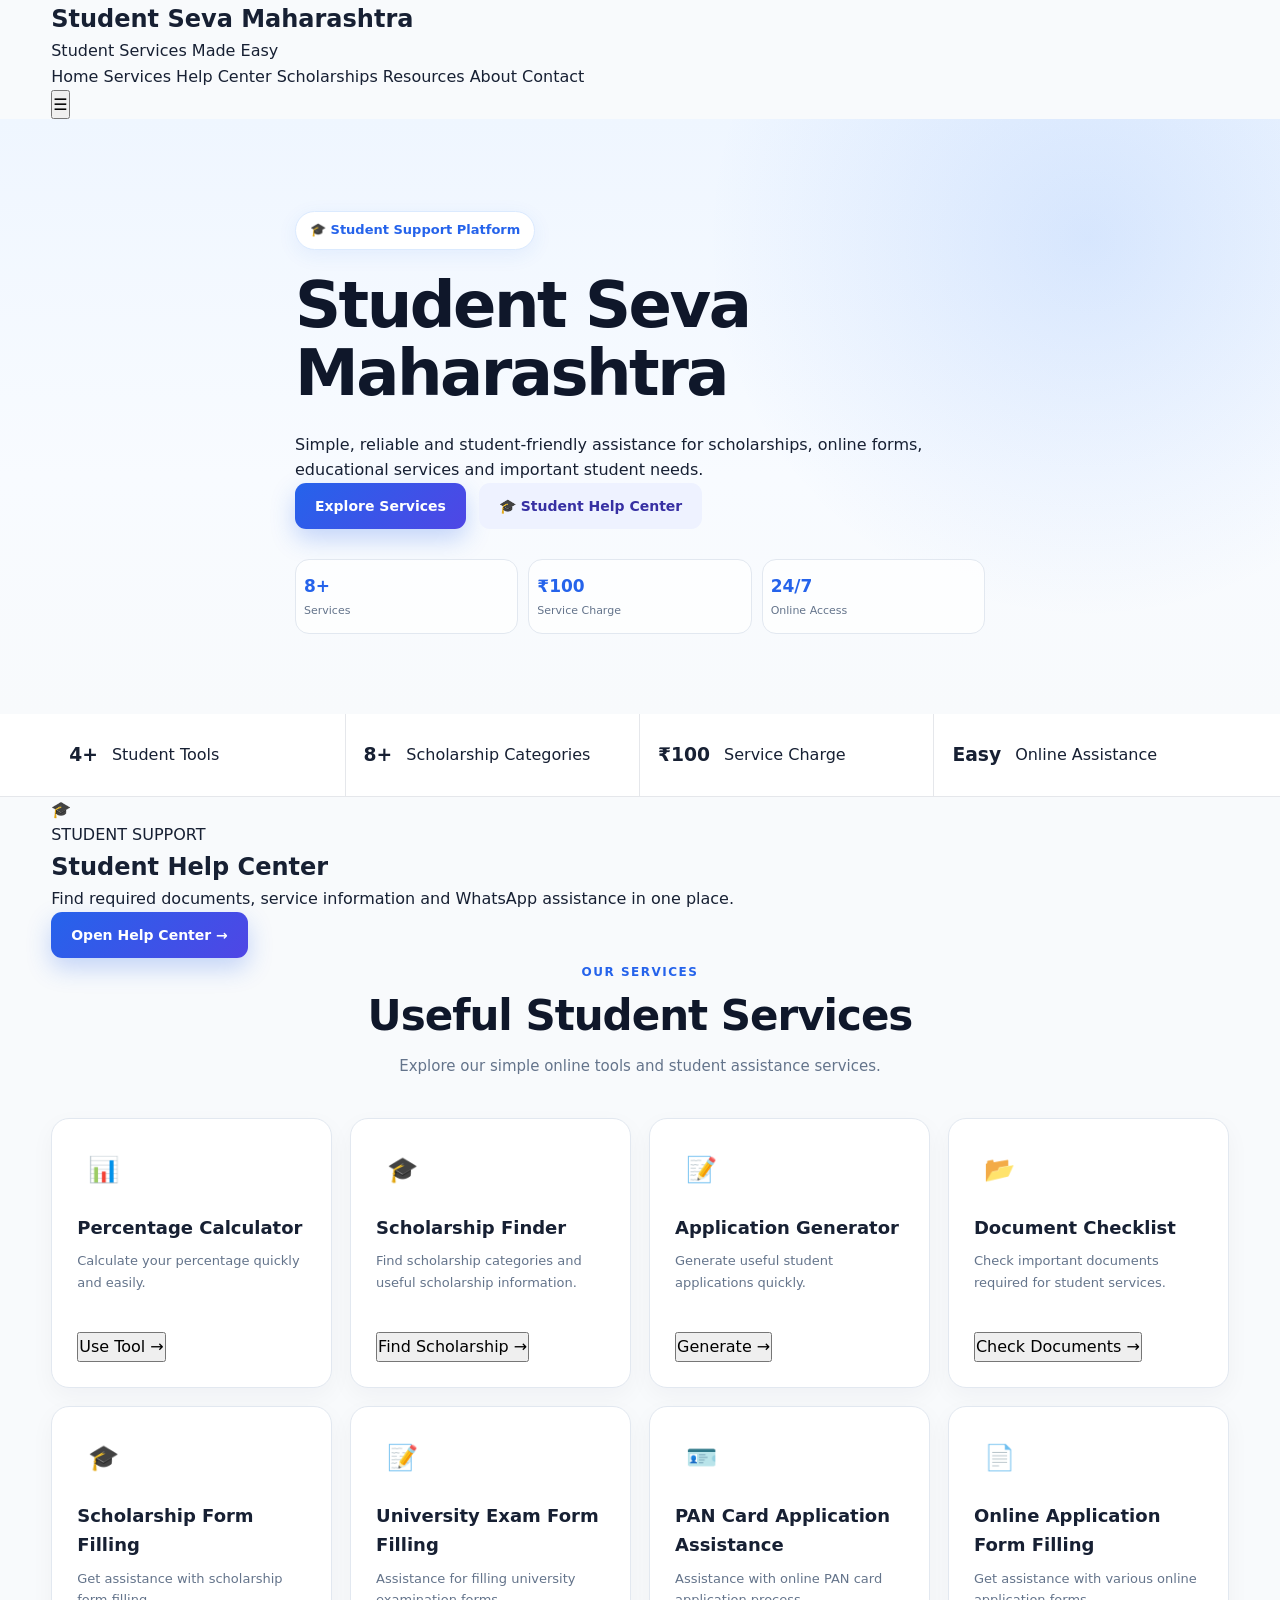
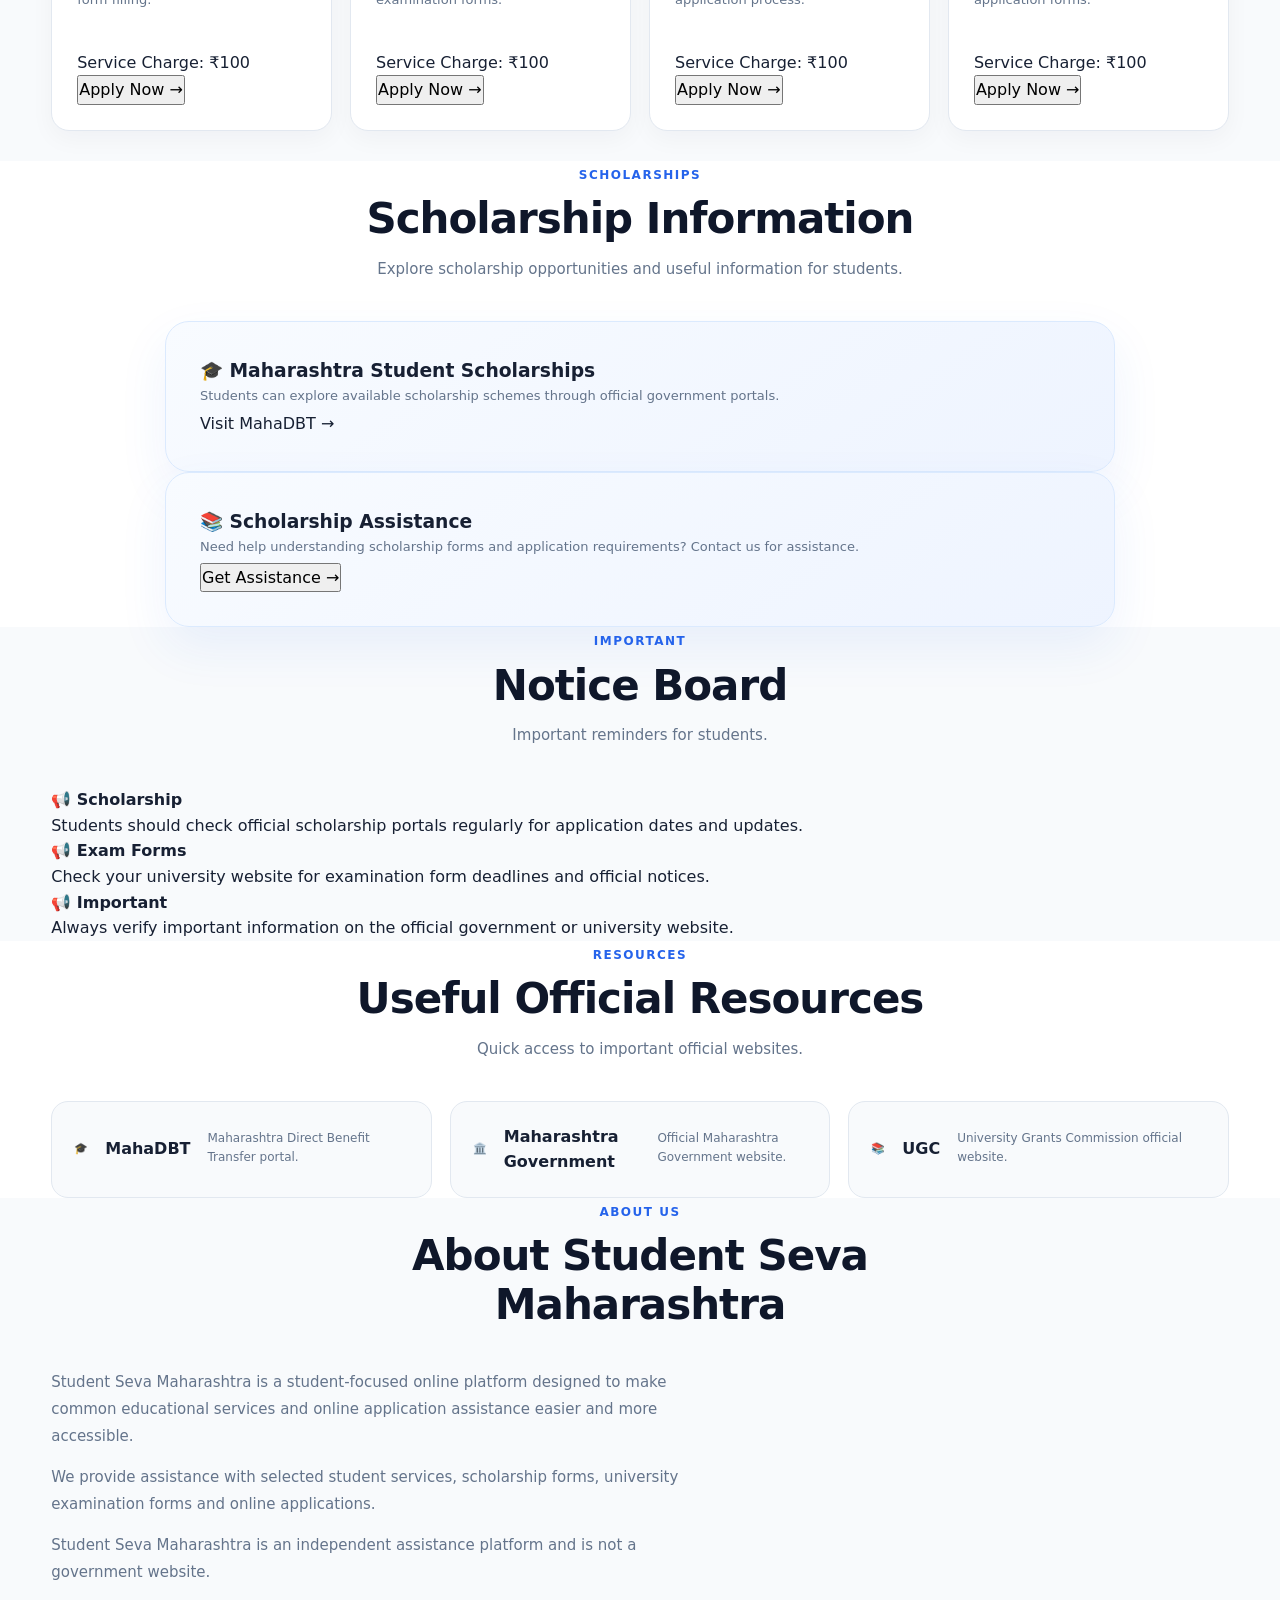
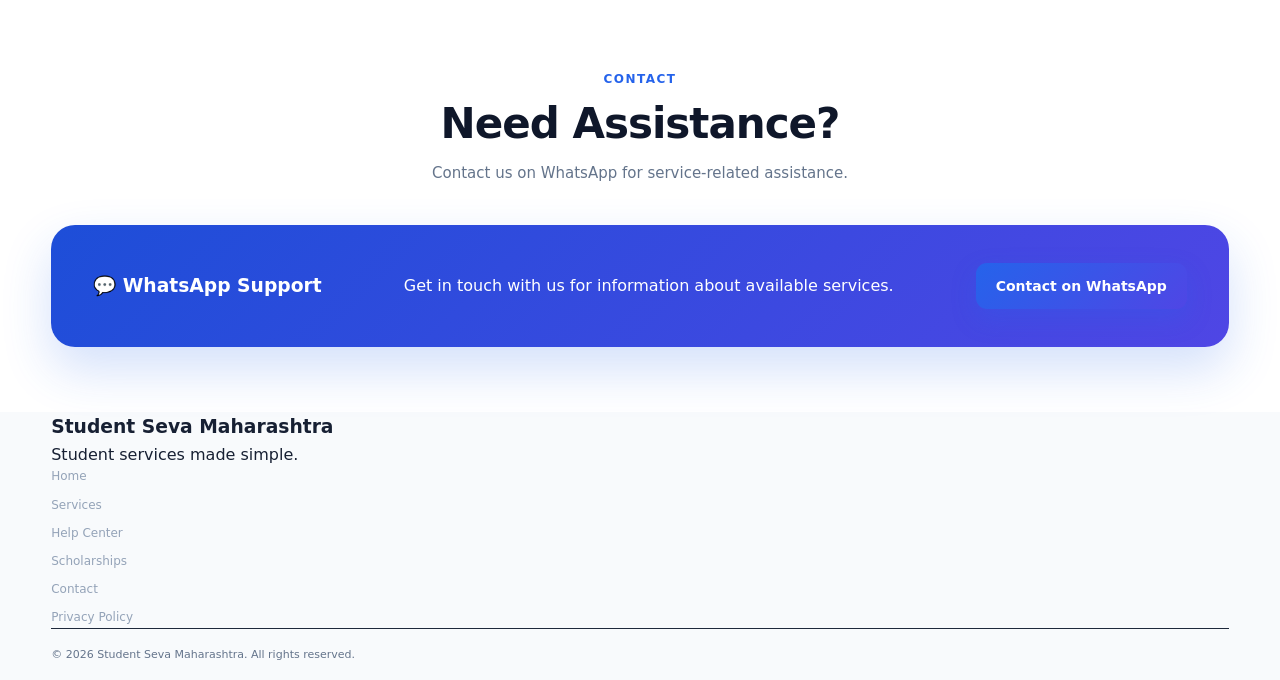
==== index.html @ 06ac9d78 "Update print statement from 'Hello' to 'Goodbye'" ====
<!DOCTYPE html>
<html lang="en">
<head>
  <meta charset="UTF-8">
  <meta name="viewport" content="width=device-width, initial-scale=1.0">

  <title>Student Seva Maharashtra | Student Services & Scholarship Assistance</title>

  <meta name="description" content="Student Seva Maharashtra provides student services, scholarship assistance, online form filling and educational support.">

  <meta name="google-site-verification" content="DyYOqWW96qEcUJBZ-jB9Ap7iqGwiWqTNLnkOxtzgKK8">

  <link rel="stylesheet" href="style.css">
</head>

<body>

  <!-- HEADER -->
  <header class="header">
    <div class="container nav-container">

      <div class="logo">
        <h2>Student Seva Maharashtra</h2>
        <span>Student Services Made Easy</span>
      </div>

      <nav id="navMenu">
        <a href="#home">Home</a>
        <a href="#services">Services</a>
        <a href="help-center.html">Help Center</a>
        <a href="#scholarships">Scholarships</a>
        <a href="#resources">Resources</a>
        <a href="#about">About</a>
        <a href="#contact">Contact</a>
      </nav>

      <button class="menu-btn" onclick="toggleMenu()">☰</button>

    </div>
  </header>


  <!-- HERO -->
  <section class="hero" id="home">

    <div class="container hero-content">

      <div class="hero-text">

        <span class="hero-badge">
          🎓 Student Support Platform
        </span>

        <h1>
          Student Seva Maharashtra
        </h1>

        <p>
          Simple, reliable and student-friendly assistance for scholarships,
          online forms, educational services and important student needs.
        </p>

        <div class="hero-buttons">

          <a href="#services" class="btn primary-btn">
            Explore Services
          </a>

          <a href="help-center.html" class="btn secondary-btn">
            🎓 Student Help Center
          </a>

        </div>

        <div class="hero-mini-grid">

          <div>
            <strong>8+</strong>
            <span>Services</span>
          </div>

          <div>
            <strong>₹100</strong>
            <span>Service Charge</span>
          </div>

          <div>
            <strong>24/7</strong>
            <span>Online Access</span>
          </div>

        </div>

      </div>

    </div>

  </section>


  <!-- STATS -->
  <section class="stats-section">

    <div class="container stats-grid">

      <div class="stat-card">
        <h3>4+</h3>
        <p>Student Tools</p>
      </div>

      <div class="stat-card">
        <h3>8+</h3>
        <p>Scholarship Categories</p>
      </div>

      <div class="stat-card">
        <h3>₹100</h3>
        <p>Service Charge</p>
      </div>

      <div class="stat-card">
        <h3>Easy</h3>
        <p>Online Assistance</p>
      </div>

    </div>

  </section>


  <!-- STUDENT HELP CENTER -->
  <section class="help-center-section">

    <div class="container">

      <div class="help-center-box">

        <div class="help-center-icon">
          🎓
        </div>

        <div class="help-center-text">

          <span>STUDENT SUPPORT</span>

          <h2>Student Help Center</h2>

          <p>
            Find required documents, service information and
            WhatsApp assistance in one place.
          </p>

        </div>

        <a href="help-center.html" class="btn primary-btn">
          Open Help Center →
        </a>

      </div>

    </div>

  </section>


  <!-- SERVICES -->
  <section class="services-section" id="services">

    <div class="container">

      <div class="section-heading">

        <span>OUR SERVICES</span>

        <h2>Useful Student Services</h2>

        <p>
          Explore our simple online tools and student assistance services.
        </p>

      </div>


      <div class="services-grid">


        <!-- Percentage Calculator -->
        <div class="service-card">

          <div class="service-icon">📊</div>

          <h3>Percentage Calculator</h3>

          <p>
            Calculate your percentage quickly and easily.
          </p>

          <button
            onclick="showTool('percentage')"
            class="service-btn">

            Use Tool →

          </button>

        </div>


        <!-- Scholarship Finder -->
        <div class="service-card">

          <div class="service-icon">🎓</div>

          <h3>Scholarship Finder</h3>

          <p>
            Find scholarship categories and useful scholarship information.
          </p>

          <button
            onclick="openScholarshipFinder()"
            class="service-btn">

            Find Scholarship →

          </button>

        </div>


        <!-- Application Generator -->
        <div class="service-card">

          <div class="service-icon">📝</div>

          <h3>Application Generator</h3>

          <p>
            Generate useful student applications quickly.
          </p>

          <button
            onclick="showTool('application')"
            class="service-btn">

            Generate →

          </button>

        </div>


        <!-- Document Checklist -->
        <div class="service-card">

          <div class="service-icon">📂</div>

          <h3>Document Checklist</h3>

          <p>
            Check important documents required for student services.
          </p>

          <button
            onclick="showTool('documents')"
            class="service-btn">

            Check Documents →

          </button>

        </div>


        <!-- Scholarship Form Filling -->
        <div class="service-card">

          <div class="service-icon">🎓</div>

          <h3>Scholarship Form Filling</h3>

          <p>
            Get assistance with scholarship form filling.
          </p>

          <div class="service-price">
            Service Charge: ₹100
          </div>

          <button
            onclick="openScholarshipWhatsApp(event)"
            class="service-btn">

            Apply Now →

          </button>

        </div>


        <!-- University Exam Form -->
        <div class="service-card">

          <div class="service-icon">📝</div>

          <h3>University Exam Form Filling</h3>

          <p>
            Assistance for filling university examination forms.
          </p>

          <div class="service-price">
            Service Charge: ₹100
          </div>

          <button
            onclick="openServiceWhatsApp('University Exam Form Filling')"
            class="service-btn">

            Apply Now →

          </button>

        </div>


        <!-- PAN Card -->
        <div class="service-card">

          <div class="service-icon">🪪</div>

          <h3>PAN Card Application Assistance</h3>

          <p>
            Assistance with online PAN card application process.
          </p>

          <div class="service-price">
            Service Charge: ₹100
          </div>

          <button
            onclick="openServiceWhatsApp('PAN Card Application Assistance')"
            class="service-btn">

            Apply Now →

          </button>

        </div>


        <!-- Online Application -->
        <div class="service-card">

          <div class="service-icon">📄</div>

          <h3>Online Application Form Filling</h3>

          <p>
            Get assistance with various online application forms.
          </p>

          <div class="service-price">
            Service Charge: ₹100
          </div>

          <button
            onclick="openServiceWhatsApp('Online Application Form Filling')"
            class="service-btn">

            Apply Now →

          </button>

        </div>

      </div>


      <!-- TOOL AREA -->
      <div id="toolArea" class="tool-area"></div>

    </div>

  </section>


  <!-- SCHOLARSHIPS -->
  <section class="scholarship-section" id="scholarships">

    <div class="container">

      <div class="section-heading">

        <span>SCHOLARSHIPS</span>

        <h2>Scholarship Information</h2>

        <p>
          Explore scholarship opportunities and useful information for students.
        </p>

      </div>


      <div class="scholarship-content">


        <div class="scholarship-box">

          <h3>🎓 Maharashtra Student Scholarships</h3>

          <p>
            Students can explore available scholarship schemes through
            official government portals.
          </p>

          <a
            href="https://mahadbt.maharashtra.gov.in/"
            target="_blank"
            rel="noopener noreferrer"
            class="service-btn">

            Visit MahaDBT →

          </a>

        </div>


        <div class="scholarship-box">

          <h3>📚 Scholarship Assistance</h3>

          <p>
            Need help understanding scholarship forms and application
            requirements? Contact us for assistance.
          </p>

          <button
            onclick="openScholarshipWhatsApp(event)"
            class="service-btn">

            Get Assistance →

          </button>

        </div>

      </div>

    </div>

  </section>


  <!-- NOTICE BOARD -->
  <section class="notice-section">

    <div class="container">

      <div class="section-heading">

        <span>IMPORTANT</span>

        <h2>Notice Board</h2>

        <p>
          Important reminders for students.
        </p>

      </div>


      <div class="notice-box">

        <div class="notice-item">

          <strong>📢 Scholarship</strong>

          <p>
            Students should check official scholarship portals regularly
            for application dates and updates.
          </p>

        </div>


        <div class="notice-item">

          <strong>📢 Exam Forms</strong>

          <p>
            Check your university website for examination form deadlines
            and official notices.
          </p>

        </div>


        <div class="notice-item">

          <strong>📢 Important</strong>

          <p>
            Always verify important information on the official government
            or university website.
          </p>

        </div>

      </div>

    </div>

  </section>


  <!-- RESOURCES -->
  <section class="resources-section" id="resources">

    <div class="container">

      <div class="section-heading">

        <span>RESOURCES</span>

        <h2>Useful Official Resources</h2>

        <p>
          Quick access to important official websites.
        </p>

      </div>


      <div class="resources-grid">


        <a
          href="https://mahadbt.maharashtra.gov.in/"
          target="_blank"
          rel="noopener noreferrer"
          class="resource-card">

          <span>🎓</span>

          <h3>MahaDBT</h3>

          <p>
            Maharashtra Direct Benefit Transfer portal.
          </p>

        </a>


        <a
          href="https://www.maharashtra.gov.in/"
          target="_blank"
          rel="noopener noreferrer"
          class="resource-card">

          <span>🏛️</span>

          <h3>Maharashtra Government</h3>

          <p>
            Official Maharashtra Government website.
          </p>

        </a>


        <a
          href="https://www.ugc.gov.in/"
          target="_blank"
          rel="noopener noreferrer"
          class="resource-card">

          <span>📚</span>

          <h3>UGC</h3>

          <p>
            University Grants Commission official website.
          </p>

        </a>

      </div>

    </div>

  </section>


  <!-- ABOUT -->
  <section class="about-section" id="about">

    <div class="container">

      <div class="section-heading">

        <span>ABOUT US</span>

        <h2>About Student Seva Maharashtra</h2>

      </div>


      <div class="about-content">

        <p>
          Student Seva Maharashtra is a student-focused online platform
          designed to make common educational services and online application
          assistance easier and more accessible.
        </p>

        <p>
          We provide assistance with selected student services, scholarship
          forms, university examination forms and online applications.
        </p>

        <p>
          Student Seva Maharashtra is an independent assistance platform
          and is not a government website.
        </p>

      </div>

    </div>

  </section>


  <!-- CONTACT -->
  <section class="contact-section" id="contact">

    <div class="container">

      <div class="section-heading">

        <span>CONTACT</span>

        <h2>Need Assistance?</h2>

        <p>
          Contact us on WhatsApp for service-related assistance.
        </p>

      </div>


      <div class="contact-box">

        <h3>💬 WhatsApp Support</h3>

        <p>
          Get in touch with us for information about available services.
        </p>

        <button
          onclick="openWhatsApp(event)"
          class="btn primary-btn">

          Contact on WhatsApp

        </button>

      </div>

    </div>

  </section>


  <!-- FOOTER -->
  <footer class="footer">

    <div class="container">

      <div class="footer-content">


        <div>

          <h3>Student Seva Maharashtra</h3>

          <p>
            Student services made simple.
          </p>

        </div>


        <div class="footer-links">

          <a href="#home">Home</a>

          <a href="#services">Services</a>

          <a href="help-center.html">
            Help Center
          </a>

          <a href="#scholarships">
            Scholarships
          </a>

          <a href="#contact">
            Contact
          </a>

          <a href="privacy-policy.html">
            Privacy Policy
          </a>

        </div>

      </div>


      <div class="footer-bottom">

        <p>
          © 2026 Student Seva Maharashtra. All rights reserved.
        </p>

      </div>

    </div>

  </footer>


  <!-- MOBILE WHATSAPP -->
  <a
    href="javascript:void(0)"
    onclick="openWhatsApp(event)"
    class="mobile-whatsapp">

    💬 WhatsApp

  </a>


  <!-- MAIN SCRIPT -->
  <script src="script.js"></script>

</body>
</html>
---- style.css ----
/* =========================================================
   STUDENT SEVA MAHARASHTRA
   PROFESSIONAL RESPONSIVE CSS
========================================================= */


/* =========================================================
   RESET
========================================================= */

* {
  margin: 0;
  padding: 0;
  box-sizing: border-box;
}


html {
  scroll-behavior: smooth;
}


body {
  font-family:
    Inter,
    system-ui,
    -apple-system,
    BlinkMacSystemFont,
    "Segoe UI",
    Arial,
    sans-serif;

  background: #f8fafc;

  color: #172033;

  line-height: 1.6;

  overflow-x: hidden;
}


a {
  text-decoration: none;
  color: inherit;
}


button,
input,
select,
textarea {
  font: inherit;
}


button {
  cursor: pointer;
}


img {
  max-width: 100%;
  display: block;
}


.container {
  width: min(1180px, 92%);

  margin: 0 auto;
}


/* =========================================================
   HEADER
========================================================= */

.site-header {
  position: sticky;

  top: 0;

  z-index: 1000;

  background: rgba(255, 255, 255, 0.95);

  backdrop-filter: blur(14px);

  border-bottom: 1px solid #e5e7eb;
}


.header-inner {
  min-height: 76px;

  display: flex;

  align-items: center;

  justify-content: space-between;

  gap: 25px;
}


.brand {
  display: flex;

  align-items: center;

  gap: 10px;
}


.brand-logo {
  width: 44px;

  height: 44px;

  border-radius: 13px;

  display: grid;

  place-items: center;

  background: linear-gradient(
    135deg,
    #2563eb,
    #4f46e5
  );

  font-size: 23px;

  box-shadow:
    0 8px 22px rgba(37, 99, 235, 0.25);
}


.brand-text {
  display: flex;

  flex-direction: column;

  line-height: 1.1;
}


.brand-text strong {
  font-size: 17px;

  color: #111827;
}


.brand-text span {
  font-size: 12px;

  color: #2563eb;

  font-weight: 700;

  margin-top: 3px;
}


.nav-links {
  display: flex;

  align-items: center;

  gap: 26px;
}


.nav-links a {
  color: #475569;

  font-size: 14px;

  font-weight: 600;

  transition: 0.25s ease;
}


.nav-links a:hover {
  color: #2563eb;
}


.menu-toggle {
  display: none;

  border: 0;

  background: #eff6ff;

  color: #2563eb;

  width: 42px;

  height: 42px;

  border-radius: 11px;

  font-size: 22px;
}


/* =========================================================
   HERO
========================================================= */

.hero {
  position: relative;

  overflow: hidden;

  background:
    radial-gradient(
      circle at 85% 20%,
      rgba(59, 130, 246, 0.15),
      transparent 32%
    ),
    linear-gradient(
      180deg,
      #eff6ff 0%,
      #f8fbff 60%,
      #f8fafc 100%
    );

  padding: 92px 0 80px;
}


.hero-grid {
  display: grid;

  grid-template-columns:
    1.15fr
    0.85fr;

  gap: 65px;

  align-items: center;
}


.hero-content {
  max-width: 690px;
}


.hero-badge {
  display: inline-flex;

  align-items: center;

  padding: 8px 14px;

  border-radius: 50px;

  background: #ffffff;

  border: 1px solid #dbeafe;

  color: #2563eb;

  font-size: 13px;

  font-weight: 700;

  margin-bottom: 22px;

  box-shadow:
    0 5px 20px rgba(37, 99, 235, 0.08);
}


.hero h1 {
  font-size: clamp(42px, 5vw, 67px);

  line-height: 1.06;

  letter-spacing: -2.5px;

  color: #0f172a;

  margin-bottom: 24px;
}


.hero h1 span {
  display: block;

  color: #2563eb;
}


.hero-content > p {
  max-width: 620px;

  font-size: 18px;

  color: #64748b;

  line-height: 1.75;

  margin-bottom: 30px;
}


.hero-buttons {
  display: flex;

  align-items: center;

  gap: 13px;

  flex-wrap: wrap;
}


.primary-btn,
.outline-btn,
.secondary-btn,
.whatsapp-btn {
  display: inline-flex;

  align-items: center;

  justify-content: center;

  min-height: 46px;

  padding: 0 20px;

  border-radius: 11px;

  font-weight: 700;

  font-size: 14px;

  transition:
    transform 0.2s ease,
    box-shadow 0.2s ease,
    background 0.2s ease;

  border: 0;
}


.primary-btn {
  background: linear-gradient(
    135deg,
    #2563eb,
    #4f46e5
  );

  color: white;

  box-shadow:
    0 10px 25px rgba(37, 99, 235, 0.25);
}


.primary-btn:hover {
  transform: translateY(-2px);

  box-shadow:
    0 14px 30px rgba(37, 99, 235, 0.32);
}


.outline-btn {
  background: white;

  border: 1px solid #cbd5e1;

  color: #334155;
}


.outline-btn:hover {
  border-color: #2563eb;

  color: #2563eb;
}


.secondary-btn {
  background: #eef2ff;

  color: #3730a3;
}


.hero-trust {
  display: flex;

  flex-wrap: wrap;

  gap: 18px;

  margin-top: 25px;

  color: #64748b;

  font-size: 13px;

  font-weight: 600;
}


/* Hero Card */

.hero-card {
  position: relative;

  overflow: hidden;

  padding: 40px 32px;

  border-radius: 28px;

  background:
    linear-gradient(
      145deg,
      #ffffff,
      #eef5ff
    );

  border: 1px solid #dbeafe;

  box-shadow:
    0 25px 60px rgba(15, 23, 42, 0.10);

  text-align: center;
}


.hero-card-glow {
  position: absolute;

  width: 190px;

  height: 190px;

  border-radius: 50%;

  background: #dbeafe;

  filter: blur(3px);

  top: -75px;

  right: -55px;

  opacity: 0.8;
}


.student-illustration {
  position: relative;

  width: 110px;

  height: 110px;

  margin: 0 auto 22px;

  display: grid;

  place-items: center;

  border-radius: 30px;

  background: #eff6ff;

  font-size: 55px;

  box-shadow:
    0 15px 35px rgba(37, 99, 235, 0.12);
}


.hero-card h3 {
  position: relative;

  font-size: 25px;

  color: #172033;

  margin-bottom: 10px;
}


.hero-card > p {
  position: relative;

  color: #64748b;

  font-size: 14px;

  max-width: 320px;

  margin: 0 auto;
}


.hero-mini-grid {
  position: relative;

  display: grid;

  grid-template-columns: repeat(3, 1fr);

  gap: 10px;

  margin-top: 30px;
}


.hero-mini-grid div {
  padding: 13px 8px;

  border-radius: 14px;

  background: rgba(255, 255, 255, 0.8);

  border: 1px solid #e2e8f0;

  display: flex;

  flex-direction: column;

  gap: 2px;
}


.hero-mini-grid strong {
  color: #2563eb;

  font-size: 17px;
}


.hero-mini-grid span {
  color: #64748b;

  font-size: 11px;
}


/* =========================================================
   STATS
========================================================= */

.stats-section {
  background: white;

  border-bottom: 1px solid #e5e7eb;
}


.stats-grid {
  display: grid;

  grid-template-columns:
    repeat(4, 1fr);

  gap: 0;
}


.stat-card {
  display: flex;

  align-items: center;

  gap: 14px;

  padding: 26px 18px;

  border-right: 1px solid #e5e7eb;
}


.stat-card:last-child {
  border-right: 0;
}


.stat-icon {
  width: 46px;

  height: 46px;

  border-radius: 13px;

  display: grid;

  place-items: center;

  background: #eff6ff;

  font-size: 21px;
}


.stat-card strong {
  display: block;

  font-size: 19px;

  color: #0f172a;
}


.stat-card span {
  display: block;

  font-size: 12px;

  color: #64748b;
}


/* =========================================================
   SECTIONS
========================================================= */

.section {
  padding: 88px 0;
}


.section-heading {
  text-align: center;

  max-width: 680px;

  margin: 0 auto 40px;
}


.section-heading > span,
.section-label {
  color: #2563eb;

  font-size: 12px;

  font-weight: 800;

  letter-spacing: 1.5px;
}


.section-heading h2,
.about-content h2 {
  color: #0f172a;

  font-size: clamp(30px, 4vw, 42px);

  line-height: 1.15;

  letter-spacing: -1px;

  margin: 9px 0 13px;
}


.section-heading p {
  color: #64748b;

  font-size: 15px;
}


/* =========================================================
   SERVICES
========================================================= */

.services-section {
  background: #f8fafc;
}


.service-search {
  max-width: 600px;

  margin: 0 auto 38px;

  height: 54px;

  background: white;

  border: 1px solid #e2e8f0;

  border-radius: 14px;

  display: flex;

  align-items: center;

  gap: 10px;

  padding: 0 17px;

  box-shadow:
    0 8px 25px rgba(15, 23, 42, 0.05);
}


.service-search span {
  font-size: 18px;
}


.service-search input {
  width: 100%;

  height: 100%;

  border: 0;

  outline: 0;

  color: #172033;

  background: transparent;

  font-size: 14px;
}


.services-grid {
  display: grid;

  grid-template-columns:
    repeat(4, 1fr);

  gap: 18px;
}


.service-card {
  position: relative;

  padding: 25px;

  background: white;

  border: 1px solid #e2e8f0;

  border-radius: 18px;

  box-shadow:
    0 8px 25px rgba(15, 23, 42, 0.04);

  transition:
    transform 0.25s ease,
    box-shadow 0.25s ease,
    border-color 0.25s ease;
}


.service-card:hover {
  transform: translateY(-5px);

  border-color: #bfdbfe;

  box-shadow:
    0 18px 38px rgba(15, 23, 42, 0.09);
}


.service-icon {
  width: 52px;

  height: 52px;

  border-radius: 15px;

  display: grid;

  place-items: center;

  font-size: 25px;

  margin-bottom: 18px;
}


.service-icon.blue {
  background: #eff6ff;
}


.service-icon.purple {
  background: #f5f3ff;
}


.service-icon.green {
  background: #ecfdf5;
}


.service-icon.orange {
  background: #fff7ed;
}


.service-tag {
  display: inline-block;

  color: #64748b;

  font-size: 10px;

  font-weight: 800;

  letter-spacing: 1px;

  margin-bottom: 7px;
}


.service-card h3 {
  font-size: 18px;

  color: #172033;

  margin-bottom: 8px;
}


.service-card p {
  color: #64748b;

  font-size: 13px;

  line-height: 1.65;

  min-height: 65px;

  margin-bottom: 17px;
}


.service-link {
  border: 0;

  background: transparent;

  color: #2563eb;

  font-weight: 800;

  font-size: 13px;

  padding: 0;
}


.service-link:hover {
  color: #1d4ed8;
}


/* =========================================================
   TOOL AREA
========================================================= */

.tool-area {
  margin-top: 30px;
}


.tool-box {
  background: white;

  border: 1px solid #e2e8f0;

  border-radius: 20px;

  padding: 30px;

  box-shadow:
    0 15px 45px rgba(15, 23, 42, 0.07);

  animation:
    toolAppear 0.3s ease;
}


@keyframes toolAppear {

  from {
    opacity: 0;

    transform: translateY(10px);
  }

  to {
    opacity: 1;

    transform: translateY(0);
  }

}


.tool-header {
  display: flex;

  align-items: center;

  gap: 14px;

  margin-bottom: 25px;
}


.tool-header > span {
  width: 52px;

  height: 52px;

  border-radius: 15px;

  background: #eff6ff;

  display: grid;

  place-items: center;

  font-size: 25px;
}


.tool-header h2 {
  font-size: 24px;

  color: #172033;
}


.tool-header p {
  color: #64748b;

  font-size: 13px;
}


.form-grid {
  display: grid;

  grid-template-columns:
    repeat(2, 1fr);

  gap: 18px;
}


.form-group {
  display: flex;

  flex-direction: column;

  gap: 7px;
}


.form-group.full-width {
  grid-column: 1 / -1;
}


.form-group label {
  color: #334155;

  font-size: 13px;

  font-weight: 700;
}


.form-group input,
.form-group select,
.form-group textarea {
  width: 100%;

  border: 1px solid #dbe2ea;

  background: #f8fafc;

  color: #172033;

  outline: 0;

  border-radius: 10px;

  padding: 12px 13px;

  transition:
    border-color 0.2s ease,
    box-shadow 0.2s ease;
}


.form-group input,
.form-group select {
  height: 46px;
}


.form-group textarea {
  resize: vertical;

  min-height: 115px;
}


.form-group input:focus,
.form-group select:focus,
.form-group textarea:focus {
  background: white;

  border-color: #60a5fa;

  box-shadow:
    0 0 0 3px rgba(37, 99, 235, 0.10);
}


.tool-box > .primary-btn {
  margin-top: 22px;
}


.error-message {
  margin-top: 18px;

  padding: 13px 15px;

  border-radius: 10px;

  background: #fef2f2;

  color: #b91c1c;

  border: 1px solid #fecaca;

  font-size: 13px;

  font-weight: 600;
}


.result-card {
  margin-top: 22px;

  padding: 25px;

  text-align: center;

  background:
    linear-gradient(
      135deg,
      #eff6ff,
      #eef2ff
    );

  border: 1px solid #dbeafe;

  border-radius: 17px;
}


.result-icon {
  font-size: 28px;

  margin-bottom: 6px;
}


.result-card h3 {
  color: #334155;

  font-size: 15px;
}


.big-result {
  font-size: 44px;

  font-weight: 900;

  color: #2563eb;

  line-height: 1.15;

  margin: 7px 0;
}


.result-card p {
  color: #64748b;

  font-size: 13px;
}


/* =========================================================
   BUTTON ROW
========================================================= */

.button-row {
  display: flex;

  flex-wrap: wrap;

  gap: 10px;

  margin-top: 22px;
}


/* =========================================================
   SCHOLARSHIP
========================================================= */

.scholarship-section {
  background: white;
}


.scholarship-box {
  max-width: 950px;

  margin: 0 auto;

  padding: 34px;

  border-radius: 24px;

  background:
    linear-gradient(
      145deg,
      #f8fbff,
      #eef4ff
    );

  border: 1px solid #dbeafe;

  box-shadow:
    0 20px 50px rgba(37, 99, 235, 0.08);
}


.scholarship-intro {
  text-align: center;

  margin-bottom: 30px;
}


.big-icon {
  width: 60px;

  height: 60px;

  margin: 0 auto 12px;

  border-radius: 17px;

  background: white;

  display: grid;

  place-items: center;

  font-size: 28px;

  box-shadow:
    0 8px 20px rgba(37, 99, 235, 0.10);
}


.scholarship-intro h3 {
  font-size: 25px;

  color: #172033;

  margin-bottom: 5px;
}


.scholarship-intro p {
  color: #64748b;

  font-size: 14px;
}


.scholarship-form {
  display: grid;

  grid-template-columns:
    repeat(2, 1fr);

  gap: 17px;
}


.scholarship-btn {
  margin-top: 22px;

  width: 100%;
}


.scholarship-results {
  margin-top: 25px;
}


.scholarship-result-header {
  margin-bottom: 16px;
}


.scholarship-result-header h3 {
  color: #172033;

  font-size: 21px;
}


.scholarship-result-header p {
  color: #64748b;

  font-size: 13px;
}


.scholarship-list {
  display: grid;

  gap: 12px;
}


.scholarship-card {
  display: flex;

  gap: 14px;

  padding: 17px;

  border-radius: 14px;

  background: white;

  border: 1px solid #e2e8f0;
}


.scholarship-number {
  flex: 0 0 auto;

  width: 35px;

  height: 35px;

  border-radius: 10px;

  background: #eff6ff;

  color: #2563eb;

  display: grid;

  place-items: center;

  font-weight: 800;

  font-size: 13px;
}


.scholarship-content h4 {
  color: #172033;

  font-size: 15px;

  margin-bottom: 4px;
}


.scholarship-content p {
  color: #64748b;

  font-size: 13px;

  margin-bottom: 5px;
}


.scholarship-content small {
  color: #64748b;

  font-size: 11px;
}


.scholarship-disclaimer,
.document-disclaimer {
  margin-top: 20px;

  padding: 15px;

  border-radius: 12px;

  background: #fffbeb;

  border: 1px solid #fde68a;

  color: #92400e;

  font-size: 12px;

  line-height: 1.7;
}


.scholarship-disclaimer a {
  color: #2563eb;

  font-weight: 700;
}


/* =========================================================
   NOTICES
========================================================= */

.notices-section {
  background: #f8fafc;
}


.notice-grid {
  display: grid;

  grid-template-columns:
    repeat(3, 1fr);

  gap: 18px;
}


.notice-card {
  display: flex;

  gap: 15px;

  padding: 23px;

  background: white;

  border: 1px solid #e2e8f0;

  border-radius: 17px;

  box-shadow:
    0 8px 24px rgba(15, 23, 42, 0.04);
}


.notice-icon {
  flex: 0 0 auto;

  width: 45px;

  height: 45px;

  border-radius: 12px;

  display: grid;

  place-items: center;

  background: #eff6ff;

  font-size: 20px;
}


.notice-label {
  color: #2563eb;

  font-size: 10px;

  font-weight: 800;

  letter-spacing: 1px;
}


.notice-card h3 {
  color: #172033;

  font-size: 16px;

  margin: 5px 0;
}


.notice-card p {
  color: #64748b;

  font-size: 12px;

  line-height: 1.6;
}


/* =========================================================
   RESOURCES
========================================================= */

.resources-section {
  background: white;
}


.resources-grid {
  display: grid;

  grid-template-columns:
    repeat(3, 1fr);

  gap: 18px;
}


.resource-card {
  display: flex;

  align-items: center;

  gap: 17px;

  padding: 22px;

  background: #f8fafc;

  border: 1px solid #e2e8f0;

  border-radius: 17px;

  transition:
    transform 0.2s ease,
    border-color 0.2s ease;
}


.resource-card:hover {
  transform: translateY(-3px);

  border-color: #93c5fd;
}


.resource-icon {
  width: 52px;

  height: 52px;

  flex: 0 0 auto;

  border-radius: 14px;

  display: grid;

  place-items: center;

  background: white;

  font-size: 24px;

  box-shadow:
    0 5px 15px rgba(15, 23, 42, 0.05);
}


.resource-card h3 {
  color: #172033;

  font-size: 16px;
}


.resource-card p {
  color: #64748b;

  font-size: 12px;

  margin: 2px 0 5px;
}


.resource-card span {
  color: #2563eb;

  font-size: 11px;

  font-weight: 800;
}


/* =========================================================
   ABOUT
========================================================= */

.about-section {
  background: #f8fafc;
}


.about-grid {
  display: grid;

  grid-template-columns:
    1fr
    0.8fr;

  gap: 70px;

  align-items: center;
}


.about-content p {
  color: #64748b;

  font-size: 15px;

  line-height: 1.8;

  margin-bottom: 14px;

  max-width: 650px;
}


.about-points {
  display: grid;

  grid-template-columns:
    repeat(2, 1fr);

  gap: 11px;

  margin-top: 22px;
}


.about-points div {
  color: #334155;

  background: white;

  border: 1px solid #e2e8f0;

  padding: 11px 13px;

  border-radius: 10px;

  font-size: 12px;

  font-weight: 700;
}


.about-card {
  min-height: 310px;

  display: flex;

  flex-direction: column;

  justify-content: center;

  align-items: center;

  text-align: center;

  padding: 35px;

  border-radius: 25px;

  background:
    linear-gradient(
      145deg,
      #2563eb,
      #4f46e5
    );

  color: white;

  box-shadow:
    0 25px 55px rgba(37, 99, 235, 0.22);
}


.about-card-icon {
  width: 78px;

  height: 78px;

  border-radius: 22px;

  display: grid;

  place-items: center;

  background: rgba(255, 255, 255, 0.15);

  font-size: 39px;

  margin-bottom: 20px;
}


.about-card h3 {
  font-size: 23px;

  margin-bottom: 5px;
}


.about-card p {
  opacity: 0.85;

  font-size: 13px;
}


.about-card-line {
  width: 55px;

  height: 2px;

  background: rgba(255, 255, 255, 0.45);

  margin: 20px 0;
}


.about-card > span {
  font-size: 12px;

  opacity: 0.9;

  font-weight: 700;

  letter-spacing: 1px;
}


/* =========================================================
   CONTACT
========================================================= */

.contact-section {
  background: white;

  padding-top: 65px;

  padding-bottom: 65px;
}


.contact-box {
  display: flex;

  align-items: center;

  justify-content: space-between;

  gap: 25px;

  padding: 38px 42px;

  border-radius: 24px;

  background:
    linear-gradient(
      135deg,
      #1d4ed8,
      #4f46e5
    );

  color: white;

  box-shadow:
    0 22px 50px rgba(37, 99, 235, 0.20);
}


.contact-content > span {
  font-size: 10px;

  font-weight: 800;

  letter-spacing: 1.5px;

  opacity: 0.8;
}


.contact-content h2 {
  font-size: 29px;

  line-height: 1.2;

  margin: 7px 0;
}


.contact-content p {
  font-size: 13px;

  opacity: 0.82;

  max-width: 600px;
}


.whatsapp-btn {
  background: white;

  color: #166534;

  min-width: 190px;

  box-shadow:
    0 10px 25px rgba(0, 0, 0, 0.12);
}


.whatsapp-btn:hover {
  transform: translateY(-2px);

  box-shadow:
    0 14px 28px rgba(0, 0, 0, 0.17);
}


/* =========================================================
   FOOTER
========================================================= */

.site-footer {
  background: #0f172a;

  color: white;
}


.footer-grid {
  display: grid;

  grid-template-columns:
    1.4fr
    1fr
    1fr;

  gap: 50px;

  padding: 55px 0;
}


.footer-logo {
  width: 46px;

  height: 46px;

  border-radius: 13px;

  display: grid;

  place-items: center;

  background: #1d4ed8;

  font-size: 22px;

  margin-bottom: 15px;
}


.footer-brand h3 {
  font-size: 18px;

  margin-bottom: 7px;
}


.footer-brand p {
  color: #94a3b8;

  font-size: 13px;

  max-width: 280px;
}


.footer-links {
  display: flex;

  flex-direction: column;

  align-items: flex-start;

  gap: 9px;
}


.footer-links h4 {
  font-size: 14px;

  margin-bottom: 7px;
}


.footer-links a {
  color: #94a3b8;

  font-size: 12px;

  transition: 0.2s ease;
}


.footer-links a:hover {
  color: white;
}


.footer-bottom {
  border-top: 1px solid #1e293b;

  padding: 17px 0;
}


.footer-bottom .container {
  display: flex;

  justify-content: space-between;

  gap: 15px;

  flex-wrap: wrap;
}


.footer-bottom p {
  color: #64748b;

  font-size: 11px;
}


/* =========================================================
   DOCUMENT CHECKLIST
========================================================= */

.document-search {
  margin-bottom: 18px;
}


.document-search input {
  width: 100%;

  height: 48px;

  padding: 0 15px;

  border: 1px solid #dbe2ea;

  border-radius: 11px;

  background: #f8fafc;

  outline: none;

  color: #172033;
}


.document-search input:focus {
  border-color: #60a5fa;

  background: white;

  box-shadow:
    0 0 0 3px rgba(37, 99, 235, 0.08);
}


.document-tabs {
  display: flex;

  gap: 8px;

  flex-wrap: wrap;

  margin-bottom: 24px;
}


.document-tab {
  border: 1px solid #dbe2ea;

  background: white;

  color: #64748b;

  padding: 9px 13px;

  border-radius: 9px;

  font-size: 12px;

  font-weight: 700;

  transition: 0.2s ease;
}


.document-tab:hover {
  border-color: #93c5fd;

  color: #2563eb;
}


.document-tab.active {
  background: #2563eb;

  color: white;

  border-color: #2563eb;
}


.document-category-section {
  margin-bottom: 28px;
}


.document-category-title {
  display: flex;

  align-items: center;

  gap: 9px;

  margin-bottom: 13px;
}


.document-category-title span {
  font-size: 20px;
}


.document-category-title h3 {
  font-size: 17px;

  color: #172033;
}


.document-grid {
  display: grid;

  grid-template-columns:
    repeat(2, 1fr);

  gap: 10px;
}


.document-card {
  display: flex;

  align-items: center;

  gap: 11px;

  padding: 13px;

  background: #f8fafc;

  border: 1px solid #e5e7eb;

  border-radius: 11px;
}


.document-check {
  width: 29px;

  height: 29px;

  flex: 0 0 auto;

  border-radius: 8px;

  background: #dcfce7;

  color: #15803d;

  display: grid;

  place-items: center;

  font-weight: 900;

  font-size: 13px;
}


.document-info {
  display: flex;

  flex-direction: column;
}


.document-info strong {
  color: #334155;

  font-size: 12px;
}


.document-info span {
  color: #94a3b8;

  font-size: 9px;

  margin-top: 2px;
}


.no-result {
  padding: 30px;

  text-align: center;

  background: white;

  border: 1px dashed #cbd5e1;

  border-radius: 14px;
}


.no-result-icon {
  font-size: 30px;

  margin-bottom: 7px;
}


.no-result h3 {
  color: #334155;

  font-size: 17px;

  margin-bottom: 5px;
}


.no-result p {
  color: #64748b;

  font-size: 12px;

  margin-bottom: 14px;
}


/* =========================================================
   APPLICATION PREVIEW
========================================================= */

.application-preview {
  margin-top: 25px;

  background: #f1f5f9;

  padding: 20px;

  border-radius: 15px;
}


.application-paper {
  max-width: 820px;

  margin: 0 auto;

  background: white;

  padding: 42px 48px;

  border: 1px solid #e2e8f0;

  box-shadow:
    0 8px 25px rgba(15, 23, 42, 0.06);

  color: #111827;

  font-family:
    Arial,
    Helvetica,
    sans-serif;

  font-size: 14px;

  line-height: 1.65;
}


.application-date {
  text-align: right;

  margin-bottom: 25px;
}


.application-address {
  margin-bottom: 25px;
}


.application-subject {
  margin-bottom: 20px;
}


.application-content p {
  margin-bottom: 14px;
}


.application-closing {
  margin-top: 30px;
}


.application-actions {
  display: flex;

  justify-content: center;

  gap: 10px;

  flex-wrap: wrap;

  margin-top: 18px;
}


/* =========================================================
   MOBILE WHATSAPP
========================================================= */

.mobile-whatsapp {
  display: none;

  position: fixed;

  left: 14px;

  right: 14px;

  bottom: 14px;

  z-index: 9999;

  height: 50px;

  align-items: center;

  justify-content: center;

  border-radius: 13px;

  background: #16a34a;

  color: white;

  font-size: 14px;

  font-weight: 800;

  box-shadow:
    0 10px 30px rgba(22, 163, 74, 0.35);
}


/* =========================================================
   PRINT
========================================================= */

@media print {

  .site-header,
  .hero,
  .stats-section,
  .section-heading,
  .service-search,
  .services-grid,
  .scholarship-section,
  .notices-section,
  .resources-section,
  .about-section,
  .contact-section,
  .site-footer,
  .mobile-whatsapp,
  .application-actions {
    display: none !important;
  }


  body {
    background: white;
  }


  .tool-area {
    margin: 0;
  }


  .tool-box {
    border: 0;

    box-shadow: none;

    padding: 0;
  }


  .application-preview {
    margin: 0;

    padding: 0;

    background: white;
  }


  .application-paper {
    box-shadow: none;

    border: 0;

    max-width: none;
  }

}


/* =========================================================
   TABLET
========================================================= */

@media (max-width: 1000px) {


  .hero-grid {
    grid-template-columns: 1fr;

    gap: 45px;
  }


  .hero-content {
    max-width: 760px;

    margin: 0 auto;

    text-align: center;
  }


  .hero-content > p {
    margin-left: auto;

    margin-right: auto;
  }


  .hero-buttons,
  .hero-trust {
    justify-content: center;
  }


  .hero-card {
    max-width: 520px;

    width: 100%;

    margin: 0 auto;
  }


  .services-grid {
    grid-template-columns:
      repeat(2, 1fr);
  }


  .stats-grid {
    grid-template-columns:
      repeat(2, 1fr);
  }


  .stat-card {
    border-bottom: 1px solid #e5e7eb;
  }


  .stat-card:nth-child(2) {
    border-right: 0;
  }


  .notice-grid {
    grid-template-columns:
      1fr;
  }


  .resources-grid {
    grid-template-columns:
      1fr;
  }


  .about-grid {
    grid-template-columns:
      1fr;

    gap: 40px;
  }


  .about-card {
    max-width: 520px;

    width: 100%;

    margin: 0 auto;
  }

}


/* =========================================================
   MOBILE
========================================================= */

@media (max-width: 700px) {


  .container {
    width: min(94%, 560px);
  }


  .site-header {
    position: sticky;
  }


  .header-inner {
    min-height: 68px;
  }


  .menu-toggle {
    display: grid;

    place-items: center;
  }


  .nav-links {
    position: absolute;

    top: 68px;

    left: 3%;

    right: 3%;

    display: none;

    flex-direction: column;

    align-items: stretch;

    gap: 0;

    padding: 8px;

    background: white;

    border: 1px solid #e2e8f0;

    border-radius: 15px;

    box-shadow:
      0 15px 35px rgba(15, 23, 42, 0.12);
  }


  .nav-links.active {
    display: flex;
  }


  .nav-links a {
    padding: 13px;

    border-radius: 9px;
  }


  .nav-links a:hover {
    background: #eff6ff;
  }


  .hero {
    padding: 62px 0 55px;
  }


  .hero h1 {
    font-size: 40px;

    letter-spacing: -1.7px;
  }


  .hero-content > p {
    font-size: 15px;

    line-height: 1.7;
  }


  .hero-buttons {
    flex-direction: column;

    width: 100%;
  }


  .hero-buttons a {
    width: 100%;
  }


  .hero-trust {
    gap: 9px 14px;

    font-size: 11px;
  }


  .hero-card {
    padding: 30px 20px;
  }


  .stats-grid {
    grid-template-columns:
      repeat(2, 1fr);
  }


  .stat-card {
    padding: 20px 12px;

    gap: 10px;

    border-right: 1px solid #e5e7eb;
  }


  .stat-card:nth-child(even) {
    border-right: 0;
  }


  .stat-icon {
    width: 40px;

    height: 40px;

    font-size: 18px;
  }


  .section {
    padding: 65px 0;
  }


  .section-heading {
    margin-bottom: 30px;
  }


  .section-heading h2,
  .about-content h2 {
    font-size: 30px;
  }


  .services-grid {
    grid-template-columns:
      1fr;
  }


  .service-card p {
    min-height: auto;
  }


  .tool-box {
    padding: 20px;

    border-radius: 16px;
  }


  .tool-header h2 {
    font-size: 20px;
  }


  .form-grid,
  .scholarship-form {
    grid-template-columns:
      1fr;
  }


  .form-group.full-width {
    grid-column: auto;
  }


  .scholarship-box {
    padding: 20px;

    border-radius: 18px;
  }


  .document-grid {
    grid-template-columns:
      1fr;
  }


  .document-tabs {
    overflow-x: auto;

    flex-wrap: nowrap;

    padding-bottom: 5px;

    scrollbar-width: thin;
  }


  .document-tab {
    white-space: nowrap;
  }


  .about-points {
    grid-template-columns:
      1fr;
  }


  .contact-box {
    flex-direction: column;

    align-items: flex-start;

    padding: 28px 23px;
  }


  .contact-content h2 {
    font-size: 25px;
  }


  .whatsapp-btn {
    width: 100%;
  }


  .footer-grid {
    grid-template-columns:
      1fr;

    gap: 32px;

    padding: 42px 0;
  }


  .footer-bottom .container {
    flex-direction: column;

    gap: 5px;
  }


  .mobile-whatsapp {
    display: flex;
  }


  .application-paper {
    padding: 25px 22px;

    font-size: 13px;
  }


  .application-preview {
    padding: 10px;
  }


}


/* =========================================================
   SMALL MOBILE
========================================================= */

@media (max-width: 420px) {


  .brand-text strong {
    font-size: 15px;
  }


  .brand-text span {
    font-size: 10px;
  }


  .brand-logo {
    width: 40px;

    height: 40px;

    font-size: 20px;
  }


  .hero h1 {
    font-size: 34px;
  }


  .hero-card h3 {
    font-size: 21px;
  }


  .stats-grid {
    grid-template-columns:
      1fr;
  }


  .stat-card,
  .stat-card:nth-child(even) {
    border-right: 0;

    border-bottom: 1px solid #e5e7eb;
  }


  .stat-card:last-child {
    border-bottom: 0;
  }


  .tool-box {
    padding: 16px;
  }


  .button-row {
    flex-direction: column;
  }


  .button-row button {
    width: 100%;
  }


  .application-actions {
    flex-direction: column;
  }


  .application-actions button {
    width: 100%;
  }

}
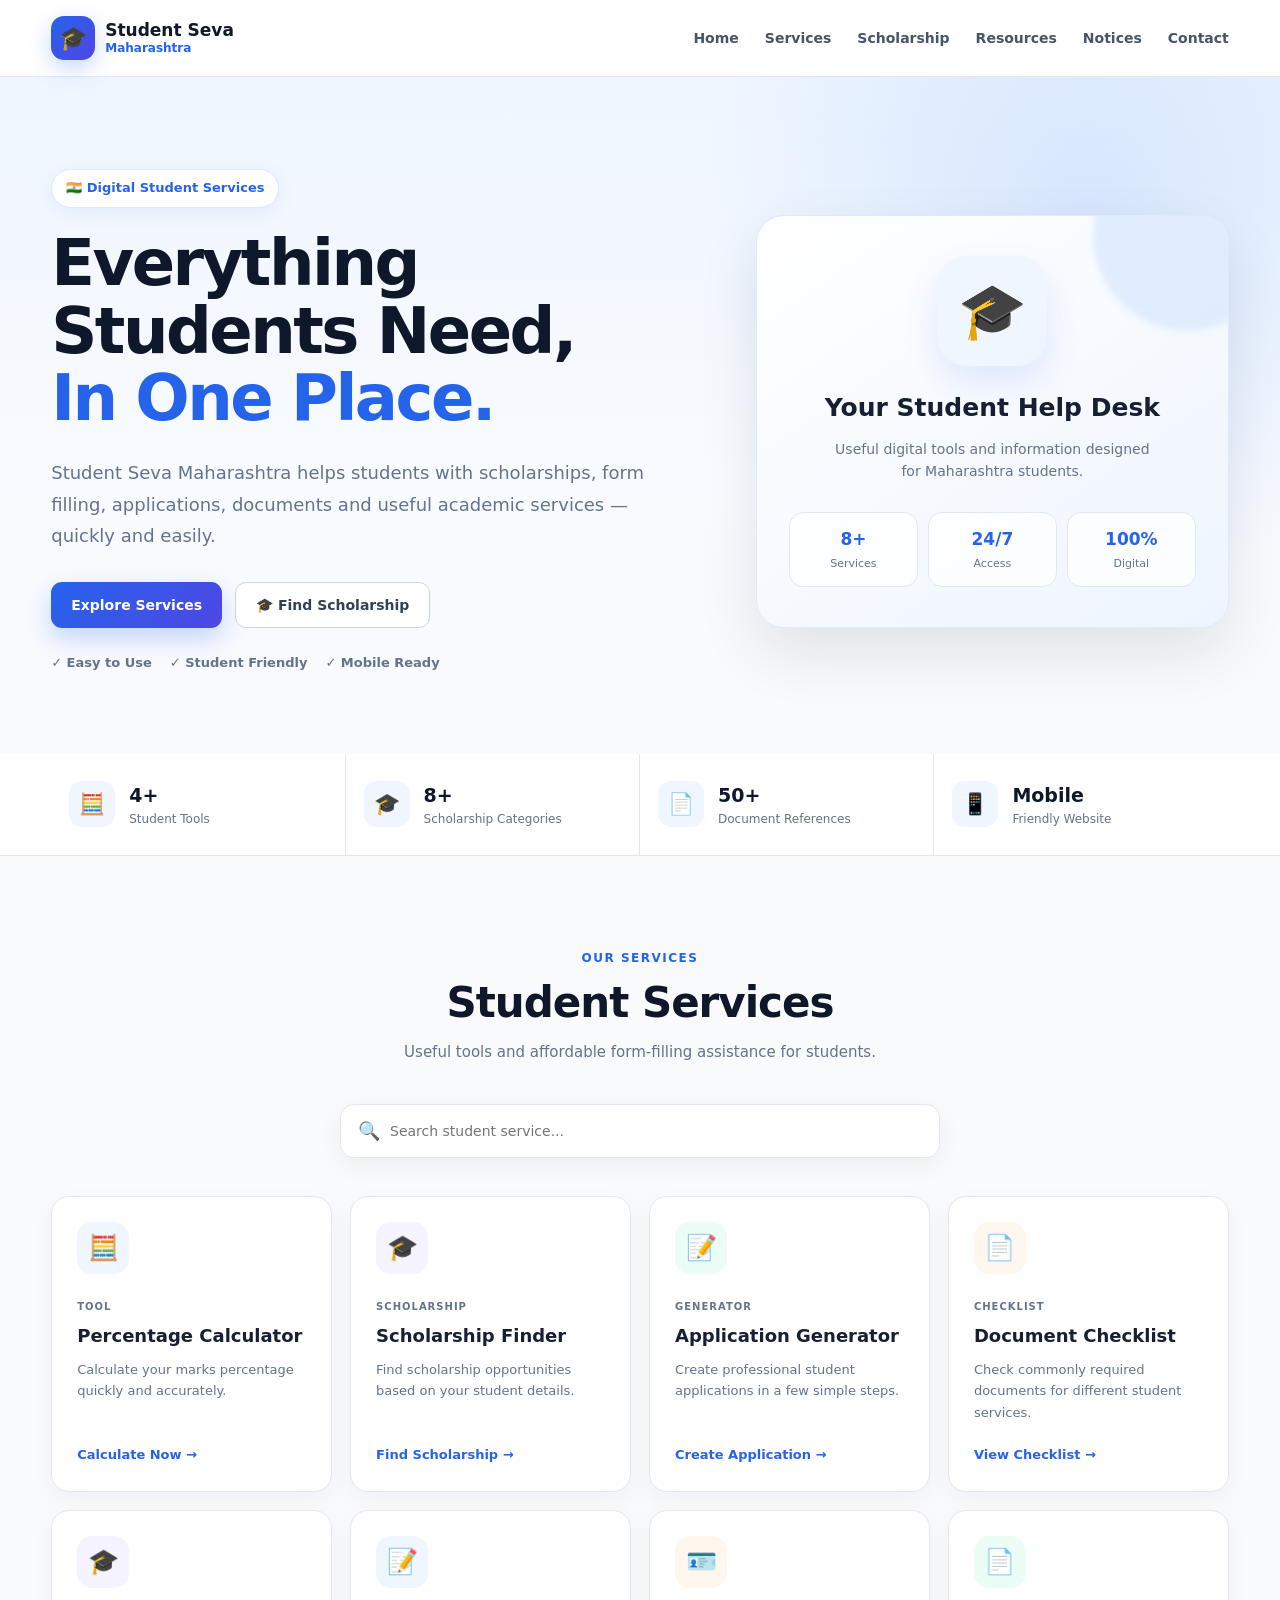
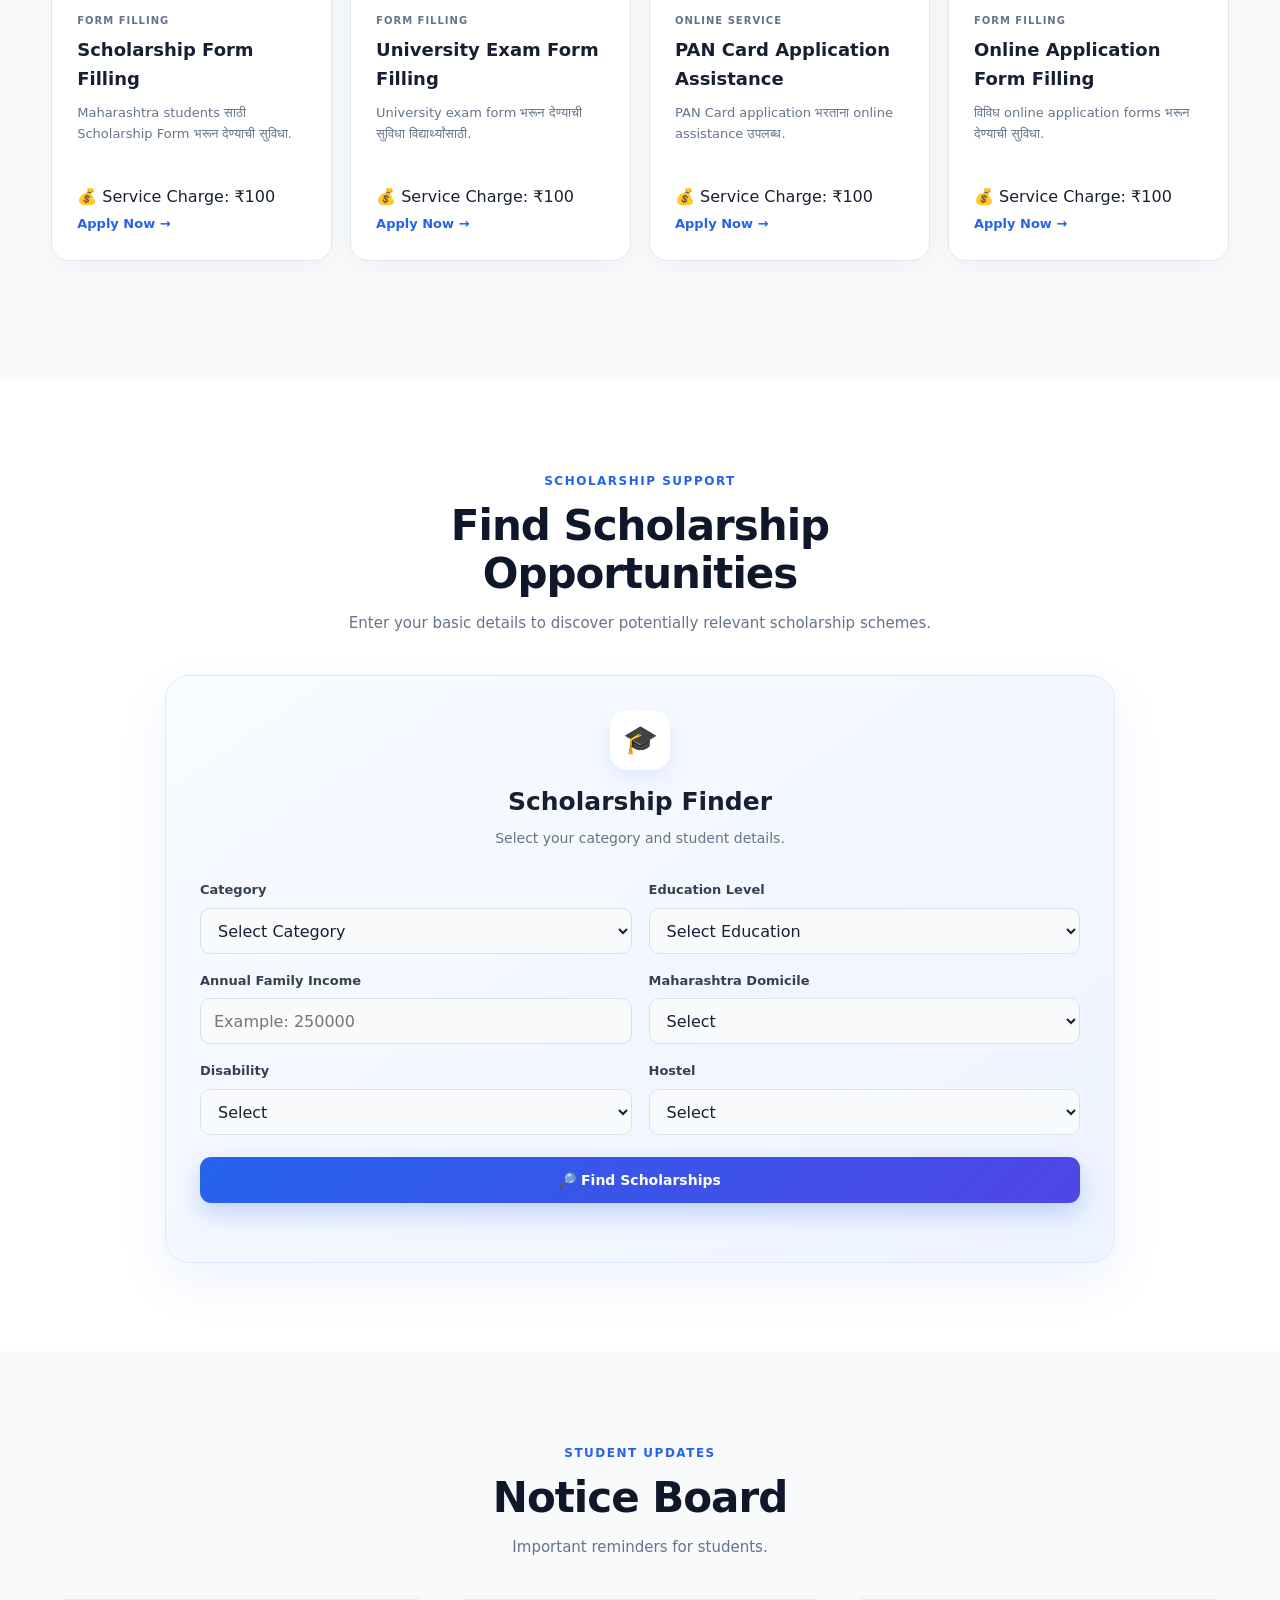
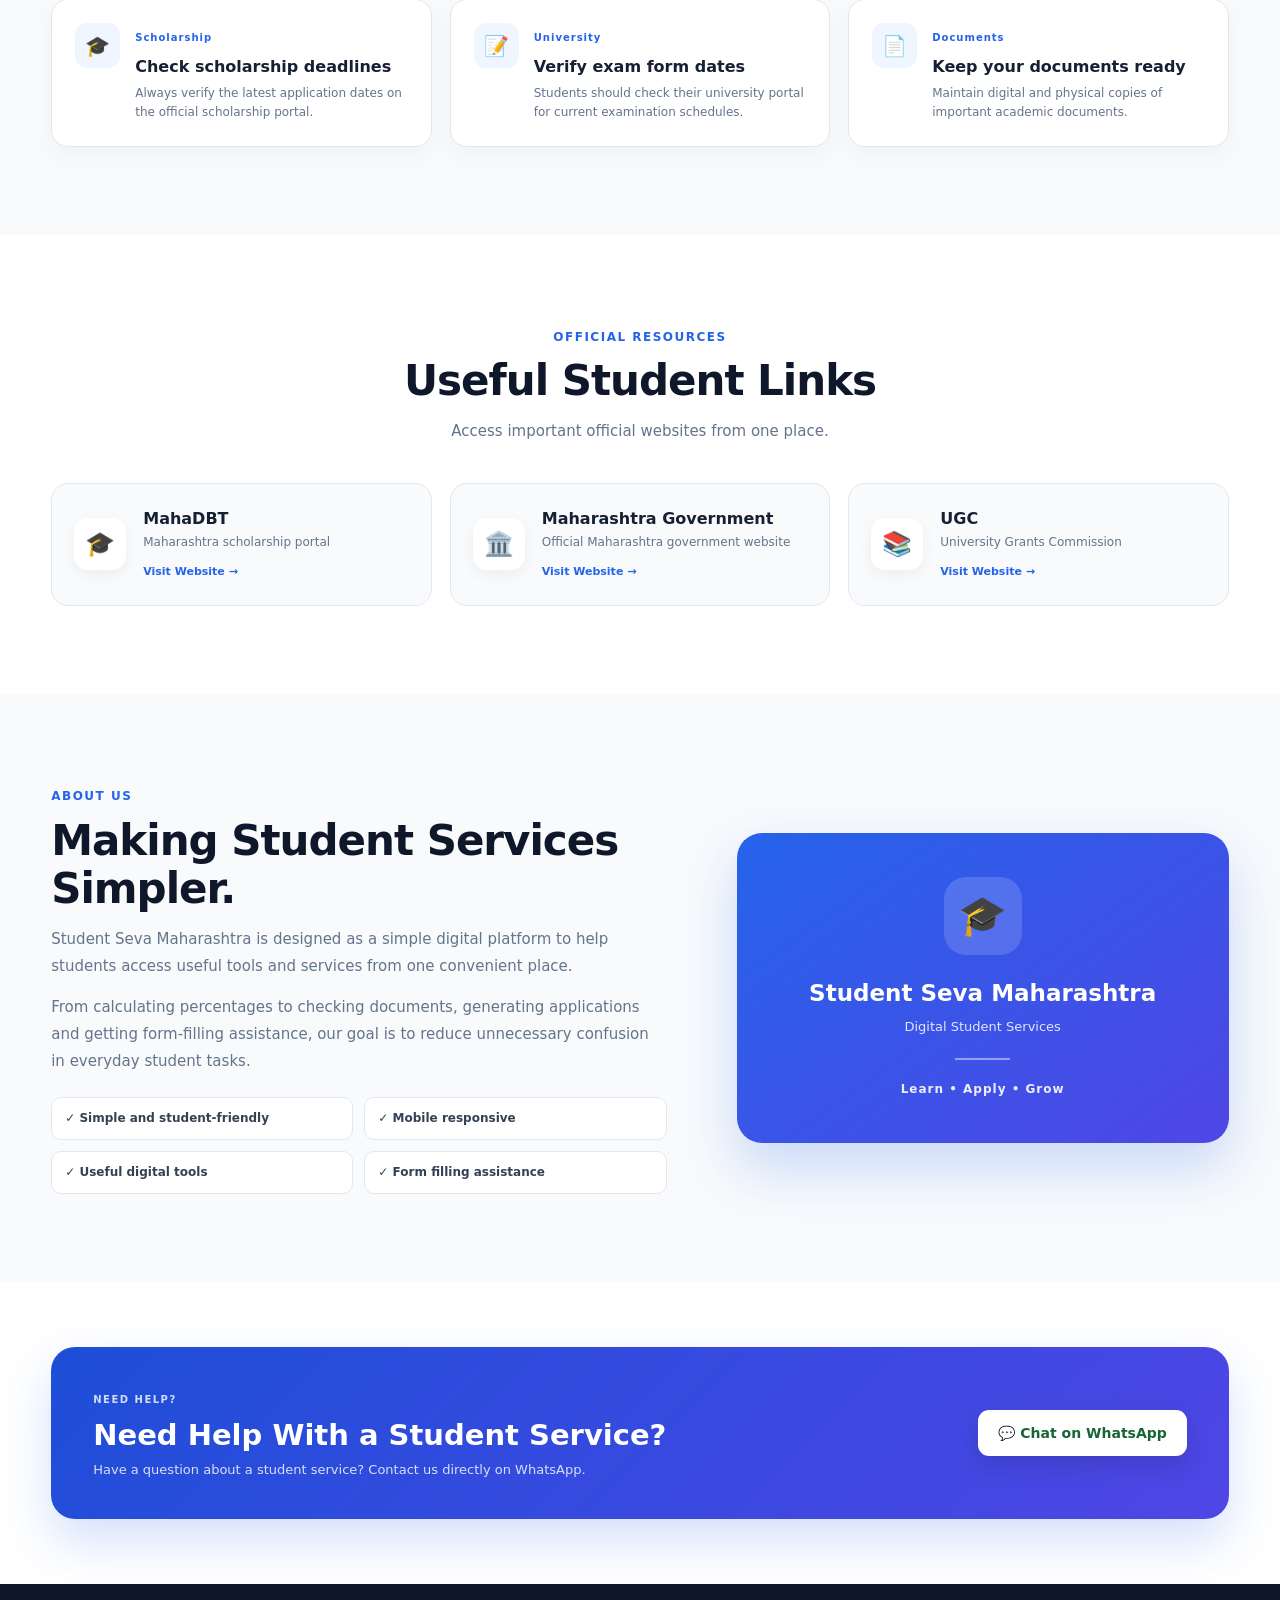
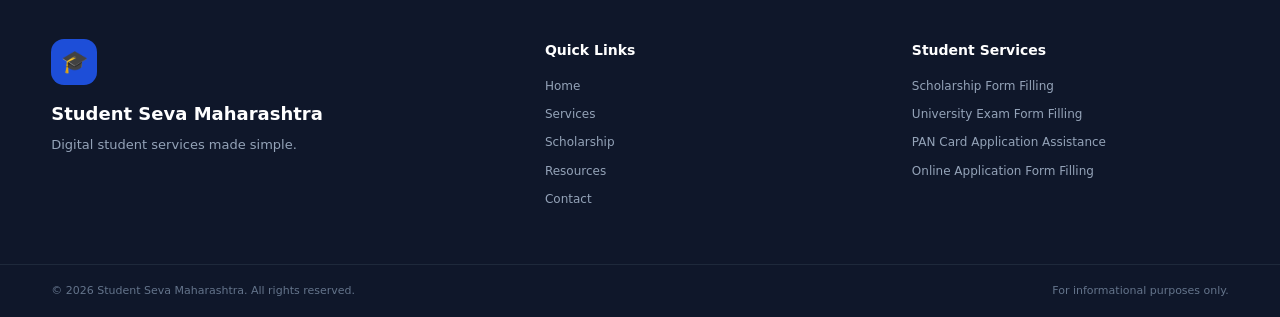
==== commit f9510330: "Update print statement from 'Hello' to 'Goodbye'" ====
--- a/index.html
+++ b/index.html
@@ -1,752 +1,1448 @@
 <!DOCTYPE html>
 <html lang="en">
+
 <head>
   <meta charset="UTF-8">
+
   <meta name="viewport" content="width=device-width, initial-scale=1.0">
 
-  <title>Student Seva Maharashtra | Student Services & Scholarship Assistance</title>
-
-  <meta name="description" content="Student Seva Maharashtra provides student services, scholarship assistance, online form filling and educational support.">
-
-  <meta name="google-site-verification" content="DyYOqWW96qEcUJBZ-jB9Ap7iqGwiWqTNLnkOxtzgKK8">
-
-  <link rel="stylesheet" href="style.css">
+  <meta
+    name="description"
+    content="Student Seva Maharashtra - Student services, scholarship form filling, university exam form filling, online application assistance, percentage calculator and document checklist."
+  >
+
+  <meta
+    name="keywords"
+    content="Student Seva Maharashtra, scholarship form filling, MahaDBT scholarship, university exam form, PAN card assistance, online form filling, student services"
+  >
+
+  <meta
+    name="author"
+    content="Student Seva Maharashtra"
+  >
+
+  <!-- Google Search Console Verification -->
+  <meta
+    name="google-site-verification"
+    content="DyYOqWW96qEcUJBZ-jB9Ap7iqGwiWqTNLnkOxtzgKK8"
+  >
+
+  <meta
+    name="theme-color"
+    content="#2563eb"
+  >
+
+  <meta
+    property="og:title"
+    content="Student Seva Maharashtra"
+  >
+
+  <meta
+    property="og:description"
+    content="Student services, scholarship form filling and online application assistance."
+  >
+
+  <meta
+    property="og:type"
+    content="website"
+  >
+
+  <title>
+    Student Seva Maharashtra | Digital Student Services
+  </title>
+
+  <link
+    rel="stylesheet"
+    href="style.css"
+  >
+
 </head>
 
+
 <body>
 
-  <!-- HEADER -->
-  <header class="header">
-    <div class="container nav-container">
-
-      <div class="logo">
-        <h2>Student Seva Maharashtra</h2>
-        <span>Student Services Made Easy</span>
-      </div>
-
-      <nav id="navMenu">
-        <a href="#home">Home</a>
-        <a href="#services">Services</a>
-        <a href="help-center.html">Help Center</a>
-        <a href="#scholarships">Scholarships</a>
-        <a href="#resources">Resources</a>
-        <a href="#about">About</a>
-        <a href="#contact">Contact</a>
-      </nav>
-
-      <button class="menu-btn" onclick="toggleMenu()">☰</button>
-
-    </div>
-  </header>
-
-
-  <!-- HERO -->
-  <section class="hero" id="home">
-
-    <div class="container hero-content">
-
-      <div class="hero-text">
-
-        <span class="hero-badge">
-          🎓 Student Support Platform
+
+<!-- =====================================================
+     HEADER
+===================================================== -->
+
+<header class="site-header">
+
+  <div class="container header-inner">
+
+    <a
+      href="#home"
+      class="brand"
+    >
+
+      <div class="brand-logo">
+        🎓
+      </div>
+
+      <div class="brand-text">
+
+        <strong>
+          Student Seva
+        </strong>
+
+        <span>
+          Maharashtra
         </span>
 
-        <h1>
-          Student Seva Maharashtra
-        </h1>
+      </div>
+
+    </a>
+
+
+    <button
+      class="menu-toggle"
+      onclick="toggleMenu()"
+      aria-label="Open Menu"
+    >
+      ☰
+    </button>
+
+
+    <nav class="nav-links">
+
+      <a href="#home">
+        Home
+      </a>
+
+      <a href="#services">
+        Services
+      </a>
+
+      <a href="#scholarship">
+        Scholarship
+      </a>
+
+      <a href="#resources">
+        Resources
+      </a>
+
+      <a href="#notices">
+        Notices
+      </a>
+
+      <a href="#contact">
+        Contact
+      </a>
+
+    </nav>
+
+  </div>
+
+</header>
+
+
+
+<!-- =====================================================
+     HERO
+===================================================== -->
+
+<section
+  class="hero"
+  id="home"
+>
+
+  <div class="container hero-grid">
+
+
+    <div class="hero-content">
+
+      <div class="hero-badge">
+        🇮🇳 Digital Student Services
+      </div>
+
+
+      <h1>
+        Everything Students Need,
+        <span>In One Place.</span>
+      </h1>
+
+
+      <p>
+        Student Seva Maharashtra helps students with
+        scholarships, form filling, applications,
+        documents and useful academic services —
+        quickly and easily.
+      </p>
+
+
+      <div class="hero-buttons">
+
+        <a
+          href="#services"
+          class="primary-btn"
+        >
+          Explore Services
+        </a>
+
+        <a
+          href="#scholarship"
+          class="outline-btn"
+        >
+          🎓 Find Scholarship
+        </a>
+
+      </div>
+
+
+      <div class="hero-trust">
+
+        <span>
+          ✓ Easy to Use
+        </span>
+
+        <span>
+          ✓ Student Friendly
+        </span>
+
+        <span>
+          ✓ Mobile Ready
+        </span>
+
+      </div>
+
+    </div>
+
+
+
+    <div class="hero-card">
+
+      <div class="hero-card-glow"></div>
+
+      <div class="student-illustration">
+        🎓
+      </div>
+
+      <h3>
+        Your Student Help Desk
+      </h3>
+
+      <p>
+        Useful digital tools and information
+        designed for Maharashtra students.
+      </p>
+
+
+      <div class="hero-mini-grid">
+
+        <div>
+          <strong>8+</strong>
+          <span>Services</span>
+        </div>
+
+        <div>
+          <strong>24/7</strong>
+          <span>Access</span>
+        </div>
+
+        <div>
+          <strong>100%</strong>
+          <span>Digital</span>
+        </div>
+
+      </div>
+
+    </div>
+
+  </div>
+
+</section>
+
+
+
+<!-- =====================================================
+     STATS
+===================================================== -->
+
+<section class="stats-section">
+
+  <div class="container stats-grid">
+
+    <div class="stat-card">
+
+      <div class="stat-icon">
+        🧮
+      </div>
+
+      <div>
+        <strong>4+</strong>
+        <span>Student Tools</span>
+      </div>
+
+    </div>
+
+
+    <div class="stat-card">
+
+      <div class="stat-icon">
+        🎓
+      </div>
+
+      <div>
+        <strong>8+</strong>
+        <span>Scholarship Categories</span>
+      </div>
+
+    </div>
+
+
+    <div class="stat-card">
+
+      <div class="stat-icon">
+        📄
+      </div>
+
+      <div>
+        <strong>50+</strong>
+        <span>Document References</span>
+      </div>
+
+    </div>
+
+
+    <div class="stat-card">
+
+      <div class="stat-icon">
+        📱
+      </div>
+
+      <div>
+        <strong>Mobile</strong>
+        <span>Friendly Website</span>
+      </div>
+
+    </div>
+
+  </div>
+
+</section>
+
+
+
+<!-- =====================================================
+     SERVICES
+===================================================== -->
+
+<section
+  class="section services-section"
+  id="services"
+>
+
+  <div class="container">
+
+
+    <div class="section-heading">
+
+      <span>
+        OUR SERVICES
+      </span>
+
+      <h2>
+        Student Services
+      </h2>
+
+      <p>
+        Useful tools and affordable form-filling
+        assistance for students.
+      </p>
+
+    </div>
+
+
+    <div class="service-search">
+
+      <span>
+        🔍
+      </span>
+
+      <input
+        type="search"
+        id="serviceSearch"
+        placeholder="Search student service..."
+        oninput="searchServices()"
+      >
+
+    </div>
+
+
+
+    <div class="services-grid">
+
+
+      <!-- Percentage Calculator -->
+
+      <div class="service-card">
+
+        <div class="service-icon blue">
+          🧮
+        </div>
+
+        <span class="service-tag">
+          TOOL
+        </span>
+
+        <h3>
+          Percentage Calculator
+        </h3>
 
         <p>
-          Simple, reliable and student-friendly assistance for scholarships,
-          online forms, educational services and important student needs.
+          Calculate your marks percentage quickly
+          and accurately.
         </p>
 
-        <div class="hero-buttons">
-
-          <a href="#services" class="btn primary-btn">
-            Explore Services
-          </a>
-
-          <a href="help-center.html" class="btn secondary-btn">
-            🎓 Student Help Center
-          </a>
-
-        </div>
-
-        <div class="hero-mini-grid">
-
-          <div>
-            <strong>8+</strong>
-            <span>Services</span>
-          </div>
-
-          <div>
-            <strong>₹100</strong>
-            <span>Service Charge</span>
-          </div>
-
-          <div>
-            <strong>24/7</strong>
-            <span>Online Access</span>
-          </div>
-
-        </div>
-
-      </div>
-
-    </div>
-
-  </section>
-
-
-  <!-- STATS -->
-  <section class="stats-section">
-
-    <div class="container stats-grid">
-
-      <div class="stat-card">
-        <h3>4+</h3>
-        <p>Student Tools</p>
-      </div>
-
-      <div class="stat-card">
-        <h3>8+</h3>
-        <p>Scholarship Categories</p>
-      </div>
-
-      <div class="stat-card">
-        <h3>₹100</h3>
-        <p>Service Charge</p>
-      </div>
-
-      <div class="stat-card">
-        <h3>Easy</h3>
-        <p>Online Assistance</p>
-      </div>
-
-    </div>
-
-  </section>
-
-
-  <!-- STUDENT HELP CENTER -->
-  <section class="help-center-section">
+        <button
+          class="service-link"
+          onclick="showTool('percentage')"
+        >
+          Calculate Now →
+        </button>
+
+      </div>
+
+
+
+      <!-- Scholarship Finder -->
+
+      <div class="service-card">
+
+        <div class="service-icon purple">
+          🎓
+        </div>
+
+        <span class="service-tag">
+          SCHOLARSHIP
+        </span>
+
+        <h3>
+          Scholarship Finder
+        </h3>
+
+        <p>
+          Find scholarship opportunities based on
+          your student details.
+        </p>
+
+        <button
+          class="service-link"
+          onclick="openScholarshipFinder()"
+        >
+          Find Scholarship →
+        </button>
+
+      </div>
+
+
+
+      <!-- Application Generator -->
+
+      <div class="service-card">
+
+        <div class="service-icon green">
+          📝
+        </div>
+
+        <span class="service-tag">
+          GENERATOR
+        </span>
+
+        <h3>
+          Application Generator
+        </h3>
+
+        <p>
+          Create professional student applications
+          in a few simple steps.
+        </p>
+
+        <button
+          class="service-link"
+          onclick="showTool('application')"
+        >
+          Create Application →
+        </button>
+
+      </div>
+
+
+
+      <!-- Document Checklist -->
+
+      <div class="service-card">
+
+        <div class="service-icon orange">
+          📄
+        </div>
+
+        <span class="service-tag">
+          CHECKLIST
+        </span>
+
+        <h3>
+          Document Checklist
+        </h3>
+
+        <p>
+          Check commonly required documents for
+          different student services.
+        </p>
+
+        <button
+          class="service-link"
+          onclick="showTool('documents')"
+        >
+          View Checklist →
+        </button>
+
+      </div>
+
+
+
+      <!-- Scholarship Form Filling -->
+
+      <div class="service-card">
+
+        <div class="service-icon purple">
+          🎓
+        </div>
+
+        <span class="service-tag">
+          FORM FILLING
+        </span>
+
+        <h3>
+          Scholarship Form Filling
+        </h3>
+
+        <p>
+          Maharashtra students साठी Scholarship Form
+          भरून देण्याची सुविधा.
+        </p>
+
+        <div class="service-price">
+          💰 Service Charge: ₹100
+        </div>
+
+        <button
+          class="service-link"
+          onclick="openScholarshipWhatsApp(event)"
+        >
+          Apply Now →
+        </button>
+
+      </div>
+
+
+
+      <!-- University Exam Form Filling -->
+
+      <div class="service-card">
+
+        <div class="service-icon blue">
+          📝
+        </div>
+
+        <span class="service-tag">
+          FORM FILLING
+        </span>
+
+        <h3>
+          University Exam Form Filling
+        </h3>
+
+        <p>
+          University exam form भरून देण्याची
+          सुविधा विद्यार्थ्यांसाठी.
+        </p>
+
+        <div class="service-price">
+          💰 Service Charge: ₹100
+        </div>
+
+        <button
+          class="service-link"
+          onclick="openServiceWhatsApp('University Exam Form Filling')"
+        >
+          Apply Now →
+        </button>
+
+      </div>
+
+
+
+      <!-- PAN Card Application Assistance -->
+
+      <div class="service-card">
+
+        <div class="service-icon orange">
+          🪪
+        </div>
+
+        <span class="service-tag">
+          ONLINE SERVICE
+        </span>
+
+        <h3>
+          PAN Card Application Assistance
+        </h3>
+
+        <p>
+          PAN Card application भरताना online
+          assistance उपलब्ध.
+        </p>
+
+        <div class="service-price">
+          💰 Service Charge: ₹100
+        </div>
+
+        <button
+          class="service-link"
+          onclick="openServiceWhatsApp('PAN Card Application Assistance')"
+        >
+          Apply Now →
+        </button>
+
+      </div>
+
+
+
+      <!-- Online Application Form Filling -->
+
+      <div class="service-card">
+
+        <div class="service-icon green">
+          📄
+        </div>
+
+        <span class="service-tag">
+          FORM FILLING
+        </span>
+
+        <h3>
+          Online Application Form Filling
+        </h3>
+
+        <p>
+          विविध online application forms भरून
+          देण्याची सुविधा.
+        </p>
+
+        <div class="service-price">
+          💰 Service Charge: ₹100
+        </div>
+
+        <button
+          class="service-link"
+          onclick="openServiceWhatsApp('Online Application Form Filling')"
+        >
+          Apply Now →
+        </button>
+
+      </div>
+
+
+    </div>
+
+
+
+    <div
+      id="toolArea"
+      class="tool-area"
+    ></div>
+
+
+  </div>
+
+</section>
+
+
+
+<!-- =====================================================
+     SCHOLARSHIP
+===================================================== -->
+
+<section
+  class="section scholarship-section"
+  id="scholarship"
+>
+
+  <div class="container">
+
+
+    <div class="section-heading">
+
+      <span>
+        SCHOLARSHIP SUPPORT
+      </span>
+
+      <h2>
+        Find Scholarship Opportunities
+      </h2>
+
+      <p>
+        Enter your basic details to discover potentially
+        relevant scholarship schemes.
+      </p>
+
+    </div>
+
+
+
+    <div class="scholarship-box">
+
+
+      <div class="scholarship-intro">
+
+        <div class="big-icon">
+          🎓
+        </div>
+
+        <h3>
+          Scholarship Finder
+        </h3>
+
+        <p>
+          Select your category and student details.
+        </p>
+
+      </div>
+
+
+
+      <div class="scholarship-form">
+
+
+        <div class="form-group">
+
+          <label>
+            Category
+          </label>
+
+          <select id="sfCategory">
+
+            <option value="">
+              Select Category
+            </option>
+
+            <option value="SC">
+              SC
+            </option>
+
+            <option value="ST">
+              ST
+            </option>
+
+            <option value="OBC">
+              OBC
+            </option>
+
+            <option value="VJNT">
+              VJNT
+            </option>
+
+            <option value="SBC">
+              SBC
+            </option>
+
+            <option value="OPEN">
+              OPEN
+            </option>
+
+            <option value="EWS">
+              EWS
+            </option>
+
+            <option value="MINORITY">
+              Minority
+            </option>
+
+          </select>
+
+        </div>
+
+
+
+        <div class="form-group">
+
+          <label>
+            Education Level
+          </label>
+
+          <select id="sfEducation">
+
+            <option value="">
+              Select Education
+            </option>
+
+            <option value="school">
+              School
+            </option>
+
+            <option value="diploma">
+              Diploma
+            </option>
+
+            <option value="ug">
+              Undergraduate
+            </option>
+
+            <option value="pg">
+              Postgraduate
+            </option>
+
+            <option value="professional">
+              Professional Course
+            </option>
+
+          </select>
+
+        </div>
+
+
+
+        <div class="form-group">
+
+          <label>
+            Annual Family Income
+          </label>
+
+          <input
+            type="number"
+            id="sfIncome"
+            placeholder="Example: 250000"
+            min="0"
+          >
+
+        </div>
+
+
+
+        <div class="form-group">
+
+          <label>
+            Maharashtra Domicile
+          </label>
+
+          <select id="sfDomicile">
+
+            <option value="">
+              Select
+            </option>
+
+            <option value="yes">
+              Yes
+            </option>
+
+            <option value="no">
+              No
+            </option>
+
+          </select>
+
+        </div>
+
+
+
+        <div class="form-group">
+
+          <label>
+            Disability
+          </label>
+
+          <select id="sfDisability">
+
+            <option value="">
+              Select
+            </option>
+
+            <option value="yes">
+              Yes
+            </option>
+
+            <option value="no">
+              No
+            </option>
+
+          </select>
+
+        </div>
+
+
+
+        <div class="form-group">
+
+          <label>
+            Hostel
+          </label>
+
+          <select id="sfHostel">
+
+            <option value="">
+              Select
+            </option>
+
+            <option value="yes">
+              Yes
+            </option>
+
+            <option value="no">
+              No
+            </option>
+
+          </select>
+
+        </div>
+
+
+      </div>
+
+
+
+      <button
+        class="primary-btn scholarship-btn"
+        onclick="findScholarships()"
+      >
+        🔎 Find Scholarships
+      </button>
+
+
+      <div
+        id="scholarshipResults"
+        class="scholarship-results"
+      ></div>
+
+
+    </div>
+
+  </div>
+
+</section>
+
+
+
+<!-- =====================================================
+     NOTICE BOARD
+===================================================== -->
+
+<section
+  class="section notices-section"
+  id="notices"
+>
+
+  <div class="container">
+
+
+    <div class="section-heading">
+
+      <span>
+        STUDENT UPDATES
+      </span>
+
+      <h2>
+        Notice Board
+      </h2>
+
+      <p>
+        Important reminders for students.
+      </p>
+
+    </div>
+
+
+
+    <div class="notice-grid">
+
+
+      <div class="notice-card">
+
+        <div class="notice-icon">
+          🎓
+        </div>
+
+        <div>
+
+          <span class="notice-label">
+            Scholarship
+          </span>
+
+          <h3>
+            Check scholarship deadlines
+          </h3>
+
+          <p>
+            Always verify the latest application
+            dates on the official scholarship portal.
+          </p>
+
+        </div>
+
+      </div>
+
+
+
+      <div class="notice-card">
+
+        <div class="notice-icon">
+          📝
+        </div>
+
+        <div>
+
+          <span class="notice-label">
+            University
+          </span>
+
+          <h3>
+            Verify exam form dates
+          </h3>
+
+          <p>
+            Students should check their university
+            portal for current examination schedules.
+          </p>
+
+        </div>
+
+      </div>
+
+
+
+      <div class="notice-card">
+
+        <div class="notice-icon">
+          📄
+        </div>
+
+        <div>
+
+          <span class="notice-label">
+            Documents
+          </span>
+
+          <h3>
+            Keep your documents ready
+          </h3>
+
+          <p>
+            Maintain digital and physical copies of
+            important academic documents.
+          </p>
+
+        </div>
+
+      </div>
+
+
+    </div>
+
+  </div>
+
+</section>
+
+
+
+<!-- =====================================================
+     RESOURCES
+===================================================== -->
+
+<section
+  class="section resources-section"
+  id="resources"
+>
+
+  <div class="container">
+
+
+    <div class="section-heading">
+
+      <span>
+        OFFICIAL RESOURCES
+      </span>
+
+      <h2>
+        Useful Student Links
+      </h2>
+
+      <p>
+        Access important official websites from one place.
+      </p>
+
+    </div>
+
+
+
+    <div class="resources-grid">
+
+
+      <a
+        href="https://mahadbt.maharashtra.gov.in/"
+        target="_blank"
+        rel="noopener noreferrer"
+        class="resource-card"
+      >
+
+        <div class="resource-icon">
+          🎓
+        </div>
+
+        <div>
+
+          <h3>
+            MahaDBT
+          </h3>
+
+          <p>
+            Maharashtra scholarship portal
+          </p>
+
+          <span>
+            Visit Website →
+          </span>
+
+        </div>
+
+      </a>
+
+
+
+      <a
+        href="https://www.maharashtra.gov.in/"
+        target="_blank"
+        rel="noopener noreferrer"
+        class="resource-card"
+      >
+
+        <div class="resource-icon">
+          🏛️
+        </div>
+
+        <div>
+
+          <h3>
+            Maharashtra Government
+          </h3>
+
+          <p>
+            Official Maharashtra government website
+          </p>
+
+          <span>
+            Visit Website →
+          </span>
+
+        </div>
+
+      </a>
+
+
+
+      <a
+        href="https://www.ugc.gov.in/"
+        target="_blank"
+        rel="noopener noreferrer"
+        class="resource-card"
+      >
+
+        <div class="resource-icon">
+          📚
+        </div>
+
+        <div>
+
+          <h3>
+            UGC
+          </h3>
+
+          <p>
+            University Grants Commission
+          </p>
+
+          <span>
+            Visit Website →
+          </span>
+
+        </div>
+
+      </a>
+
+
+    </div>
+
+  </div>
+
+</section>
+
+
+
+<!-- =====================================================
+     ABOUT
+===================================================== -->
+
+<section
+  class="section about-section"
+  id="about"
+>
+
+  <div class="container about-grid">
+
+
+    <div class="about-content">
+
+      <span class="section-label">
+        ABOUT US
+      </span>
+
+      <h2>
+        Making Student Services Simpler.
+      </h2>
+
+      <p>
+        Student Seva Maharashtra is designed as a
+        simple digital platform to help students
+        access useful tools and services from
+        one convenient place.
+      </p>
+
+      <p>
+        From calculating percentages to checking
+        documents, generating applications and
+        getting form-filling assistance, our goal
+        is to reduce unnecessary confusion in
+        everyday student tasks.
+      </p>
+
+
+      <div class="about-points">
+
+        <div>
+          ✓ Simple and student-friendly
+        </div>
+
+        <div>
+          ✓ Mobile responsive
+        </div>
+
+        <div>
+          ✓ Useful digital tools
+        </div>
+
+        <div>
+          ✓ Form filling assistance
+        </div>
+
+      </div>
+
+    </div>
+
+
+
+    <div class="about-card">
+
+      <div class="about-card-icon">
+        🎓
+      </div>
+
+      <h3>
+        Student Seva Maharashtra
+      </h3>
+
+      <p>
+        Digital Student Services
+      </p>
+
+      <div class="about-card-line"></div>
+
+      <span>
+        Learn • Apply • Grow
+      </span>
+
+    </div>
+
+
+  </div>
+
+</section>
+
+
+
+<!-- =====================================================
+     CONTACT
+===================================================== -->
+
+<section
+  class="section contact-section"
+  id="contact"
+>
+
+  <div class="container">
+
+
+    <div class="contact-box">
+
+
+      <div class="contact-content">
+
+        <span>
+          NEED HELP?
+        </span>
+
+        <h2>
+          Need Help With a Student Service?
+        </h2>
+
+        <p>
+          Have a question about a student service?
+          Contact us directly on WhatsApp.
+        </p>
+
+      </div>
+
+
+      <button
+        class="whatsapp-btn"
+        onclick="openWhatsApp(event)"
+      >
+        💬 Chat on WhatsApp
+      </button>
+
+
+    </div>
+
+  </div>
+
+</section>
+
+
+
+<!-- =====================================================
+     FOOTER
+===================================================== -->
+
+<footer class="site-footer">
+
+  <div class="container footer-grid">
+
+
+    <div class="footer-brand">
+
+      <div class="footer-logo">
+        🎓
+      </div>
+
+      <h3>
+        Student Seva Maharashtra
+      </h3>
+
+      <p>
+        Digital student services made simple.
+      </p>
+
+    </div>
+
+
+
+    <div class="footer-links">
+
+      <h4>
+        Quick Links
+      </h4>
+
+      <a href="#home">
+        Home
+      </a>
+
+      <a href="#services">
+        Services
+      </a>
+
+      <a href="#scholarship">
+        Scholarship
+      </a>
+
+      <a href="#resources">
+        Resources
+      </a>
+
+      <a href="#contact">
+        Contact
+      </a>
+
+    </div>
+
+
+
+    <div class="footer-links">
+
+      <h4>
+        Student Services
+      </h4>
+
+      <a href="#services">
+        Scholarship Form Filling
+      </a>
+
+      <a href="#services">
+        University Exam Form Filling
+      </a>
+
+      <a href="#services">
+        PAN Card Application Assistance
+      </a>
+
+      <a href="#services">
+        Online Application Form Filling
+      </a>
+
+    </div>
+
+
+  </div>
+
+
+
+  <div class="footer-bottom">
 
     <div class="container">
 
-      <div class="help-center-box">
-
-        <div class="help-center-icon">
-          🎓
-        </div>
-
-        <div class="help-center-text">
-
-          <span>STUDENT SUPPORT</span>
-
-          <h2>Student Help Center</h2>
-
-          <p>
-            Find required documents, service information and
-            WhatsApp assistance in one place.
-          </p>
-
-        </div>
-
-        <a href="help-center.html" class="btn primary-btn">
-          Open Help Center →
-        </a>
-
-      </div>
-
-    </div>
-
-  </section>
-
-
-  <!-- SERVICES -->
-  <section class="services-section" id="services">
-
-    <div class="container">
-
-      <div class="section-heading">
-
-        <span>OUR SERVICES</span>
-
-        <h2>Useful Student Services</h2>
-
-        <p>
-          Explore our simple online tools and student assistance services.
-        </p>
-
-      </div>
-
-
-      <div class="services-grid">
-
-
-        <!-- Percentage Calculator -->
-        <div class="service-card">
-
-          <div class="service-icon">📊</div>
-
-          <h3>Percentage Calculator</h3>
-
-          <p>
-            Calculate your percentage quickly and easily.
-          </p>
-
-          <button
-            onclick="showTool('percentage')"
-            class="service-btn">
-
-            Use Tool →
-
-          </button>
-
-        </div>
-
-
-        <!-- Scholarship Finder -->
-        <div class="service-card">
-
-          <div class="service-icon">🎓</div>
-
-          <h3>Scholarship Finder</h3>
-
-          <p>
-            Find scholarship categories and useful scholarship information.
-          </p>
-
-          <button
-            onclick="openScholarshipFinder()"
-            class="service-btn">
-
-            Find Scholarship →
-
-          </button>
-
-        </div>
-
-
-        <!-- Application Generator -->
-        <div class="service-card">
-
-          <div class="service-icon">📝</div>
-
-          <h3>Application Generator</h3>
-
-          <p>
-            Generate useful student applications quickly.
-          </p>
-
-          <button
-            onclick="showTool('application')"
-            class="service-btn">
-
-            Generate →
-
-          </button>
-
-        </div>
-
-
-        <!-- Document Checklist -->
-        <div class="service-card">
-
-          <div class="service-icon">📂</div>
-
-          <h3>Document Checklist</h3>
-
-          <p>
-            Check important documents required for student services.
-          </p>
-
-          <button
-            onclick="showTool('documents')"
-            class="service-btn">
-
-            Check Documents →
-
-          </button>
-
-        </div>
-
-
-        <!-- Scholarship Form Filling -->
-        <div class="service-card">
-
-          <div class="service-icon">🎓</div>
-
-          <h3>Scholarship Form Filling</h3>
-
-          <p>
-            Get assistance with scholarship form filling.
-          </p>
-
-          <div class="service-price">
-            Service Charge: ₹100
-          </div>
-
-          <button
-            onclick="openScholarshipWhatsApp(event)"
-            class="service-btn">
-
-            Apply Now →
-
-          </button>
-
-        </div>
-
-
-        <!-- University Exam Form -->
-        <div class="service-card">
-
-          <div class="service-icon">📝</div>
-
-          <h3>University Exam Form Filling</h3>
-
-          <p>
-            Assistance for filling university examination forms.
-          </p>
-
-          <div class="service-price">
-            Service Charge: ₹100
-          </div>
-
-          <button
-            onclick="openServiceWhatsApp('University Exam Form Filling')"
-            class="service-btn">
-
-            Apply Now →
-
-          </button>
-
-        </div>
-
-
-        <!-- PAN Card -->
-        <div class="service-card">
-
-          <div class="service-icon">🪪</div>
-
-          <h3>PAN Card Application Assistance</h3>
-
-          <p>
-            Assistance with online PAN card application process.
-          </p>
-
-          <div class="service-price">
-            Service Charge: ₹100
-          </div>
-
-          <button
-            onclick="openServiceWhatsApp('PAN Card Application Assistance')"
-            class="service-btn">
-
-            Apply Now →
-
-          </button>
-
-        </div>
-
-
-        <!-- Online Application -->
-        <div class="service-card">
-
-          <div class="service-icon">📄</div>
-
-          <h3>Online Application Form Filling</h3>
-
-          <p>
-            Get assistance with various online application forms.
-          </p>
-
-          <div class="service-price">
-            Service Charge: ₹100
-          </div>
-
-          <button
-            onclick="openServiceWhatsApp('Online Application Form Filling')"
-            class="service-btn">
-
-            Apply Now →
-
-          </button>
-
-        </div>
-
-      </div>
-
-
-      <!-- TOOL AREA -->
-      <div id="toolArea" class="tool-area"></div>
-
-    </div>
-
-  </section>
-
-
-  <!-- SCHOLARSHIPS -->
-  <section class="scholarship-section" id="scholarships">
-
-    <div class="container">
-
-      <div class="section-heading">
-
-        <span>SCHOLARSHIPS</span>
-
-        <h2>Scholarship Information</h2>
-
-        <p>
-          Explore scholarship opportunities and useful information for students.
-        </p>
-
-      </div>
-
-
-      <div class="scholarship-content">
-
-
-        <div class="scholarship-box">
-
-          <h3>🎓 Maharashtra Student Scholarships</h3>
-
-          <p>
-            Students can explore available scholarship schemes through
-            official government portals.
-          </p>
-
-          <a
-            href="https://mahadbt.maharashtra.gov.in/"
-            target="_blank"
-            rel="noopener noreferrer"
-            class="service-btn">
-
-            Visit MahaDBT →
-
-          </a>
-
-        </div>
-
-
-        <div class="scholarship-box">
-
-          <h3>📚 Scholarship Assistance</h3>
-
-          <p>
-            Need help understanding scholarship forms and application
-            requirements? Contact us for assistance.
-          </p>
-
-          <button
-            onclick="openScholarshipWhatsApp(event)"
-            class="service-btn">
-
-            Get Assistance →
-
-          </button>
-
-        </div>
-
-      </div>
-
-    </div>
-
-  </section>
-
-
-  <!-- NOTICE BOARD -->
-  <section class="notice-section">
-
-    <div class="container">
-
-      <div class="section-heading">
-
-        <span>IMPORTANT</span>
-
-        <h2>Notice Board</h2>
-
-        <p>
-          Important reminders for students.
-        </p>
-
-      </div>
-
-
-      <div class="notice-box">
-
-        <div class="notice-item">
-
-          <strong>📢 Scholarship</strong>
-
-          <p>
-            Students should check official scholarship portals regularly
-            for application dates and updates.
-          </p>
-
-        </div>
-
-
-        <div class="notice-item">
-
-          <strong>📢 Exam Forms</strong>
-
-          <p>
-            Check your university website for examination form deadlines
-            and official notices.
-          </p>
-
-        </div>
-
-
-        <div class="notice-item">
-
-          <strong>📢 Important</strong>
-
-          <p>
-            Always verify important information on the official government
-            or university website.
-          </p>
-
-        </div>
-
-      </div>
-
-    </div>
-
-  </section>
-
-
-  <!-- RESOURCES -->
-  <section class="resources-section" id="resources">
-
-    <div class="container">
-
-      <div class="section-heading">
-
-        <span>RESOURCES</span>
-
-        <h2>Useful Official Resources</h2>
-
-        <p>
-          Quick access to important official websites.
-        </p>
-
-      </div>
-
-
-      <div class="resources-grid">
-
-
-        <a
-          href="https://mahadbt.maharashtra.gov.in/"
-          target="_blank"
-          rel="noopener noreferrer"
-          class="resource-card">
-
-          <span>🎓</span>
-
-          <h3>MahaDBT</h3>
-
-          <p>
-            Maharashtra Direct Benefit Transfer portal.
-          </p>
-
-        </a>
-
-
-        <a
-          href="https://www.maharashtra.gov.in/"
-          target="_blank"
-          rel="noopener noreferrer"
-          class="resource-card">
-
-          <span>🏛️</span>
-
-          <h3>Maharashtra Government</h3>
-
-          <p>
-            Official Maharashtra Government website.
-          </p>
-
-        </a>
-
-
-        <a
-          href="https://www.ugc.gov.in/"
-          target="_blank"
-          rel="noopener noreferrer"
-          class="resource-card">
-
-          <span>📚</span>
-
-          <h3>UGC</h3>
-
-          <p>
-            University Grants Commission official website.
-          </p>
-
-        </a>
-
-      </div>
-
-    </div>
-
-  </section>
-
-
-  <!-- ABOUT -->
-  <section class="about-section" id="about">
-
-    <div class="container">
-
-      <div class="section-heading">
-
-        <span>ABOUT US</span>
-
-        <h2>About Student Seva Maharashtra</h2>
-
-      </div>
-
-
-      <div class="about-content">
-
-        <p>
-          Student Seva Maharashtra is a student-focused online platform
-          designed to make common educational services and online application
-          assistance easier and more accessible.
-        </p>
-
-        <p>
-          We provide assistance with selected student services, scholarship
-          forms, university examination forms and online applications.
-        </p>
-
-        <p>
-          Student Seva Maharashtra is an independent assistance platform
-          and is not a government website.
-        </p>
-
-      </div>
-
-    </div>
-
-  </section>
-
-
-  <!-- CONTACT -->
-  <section class="contact-section" id="contact">
-
-    <div class="container">
-
-      <div class="section-heading">
-
-        <span>CONTACT</span>
-
-        <h2>Need Assistance?</h2>
-
-        <p>
-          Contact us on WhatsApp for service-related assistance.
-        </p>
-
-      </div>
-
-
-      <div class="contact-box">
-
-        <h3>💬 WhatsApp Support</h3>
-
-        <p>
-          Get in touch with us for information about available services.
-        </p>
-
-        <button
-          onclick="openWhatsApp(event)"
-          class="btn primary-btn">
-
-          Contact on WhatsApp
-
-        </button>
-
-      </div>
-
-    </div>
-
-  </section>
-
-
-  <!-- FOOTER -->
-  <footer class="footer">
-
-    <div class="container">
-
-      <div class="footer-content">
-
-
-        <div>
-
-          <h3>Student Seva Maharashtra</h3>
-
-          <p>
-            Student services made simple.
-          </p>
-
-        </div>
-
-
-        <div class="footer-links">
-
-          <a href="#home">Home</a>
-
-          <a href="#services">Services</a>
-
-          <a href="help-center.html">
-            Help Center
-          </a>
-
-          <a href="#scholarships">
-            Scholarships
-          </a>
-
-          <a href="#contact">
-            Contact
-          </a>
-
-          <a href="privacy-policy.html">
-            Privacy Policy
-          </a>
-
-        </div>
-
-      </div>
-
-
-      <div class="footer-bottom">
-
-        <p>
-          © 2026 Student Seva Maharashtra. All rights reserved.
-        </p>
-
-      </div>
-
-    </div>
-
-  </footer>
-
-
-  <!-- MOBILE WHATSAPP -->
-  <a
-    href="javascript:void(0)"
-    onclick="openWhatsApp(event)"
-    class="mobile-whatsapp">
-
-    💬 WhatsApp
-
-  </a>
-
-
-  <!-- MAIN SCRIPT -->
-  <script src="script.js"></script>
+      <p>
+        © 2026 Student Seva Maharashtra.
+        All rights reserved.
+      </p>
+
+      <p>
+        For informational purposes only.
+      </p>
+
+    </div>
+
+  </div>
+
+</footer>
+
+
+
+<!-- =====================================================
+     MOBILE WHATSAPP
+===================================================== -->
+
+<a
+  href="#"
+  class="mobile-whatsapp"
+  onclick="openWhatsApp(event)"
+>
+  💬 WhatsApp
+</a>
+
+
+
+<!-- JavaScript -->
+
+<script src="script.js"></script>
+
 
 </body>
+
 </html>
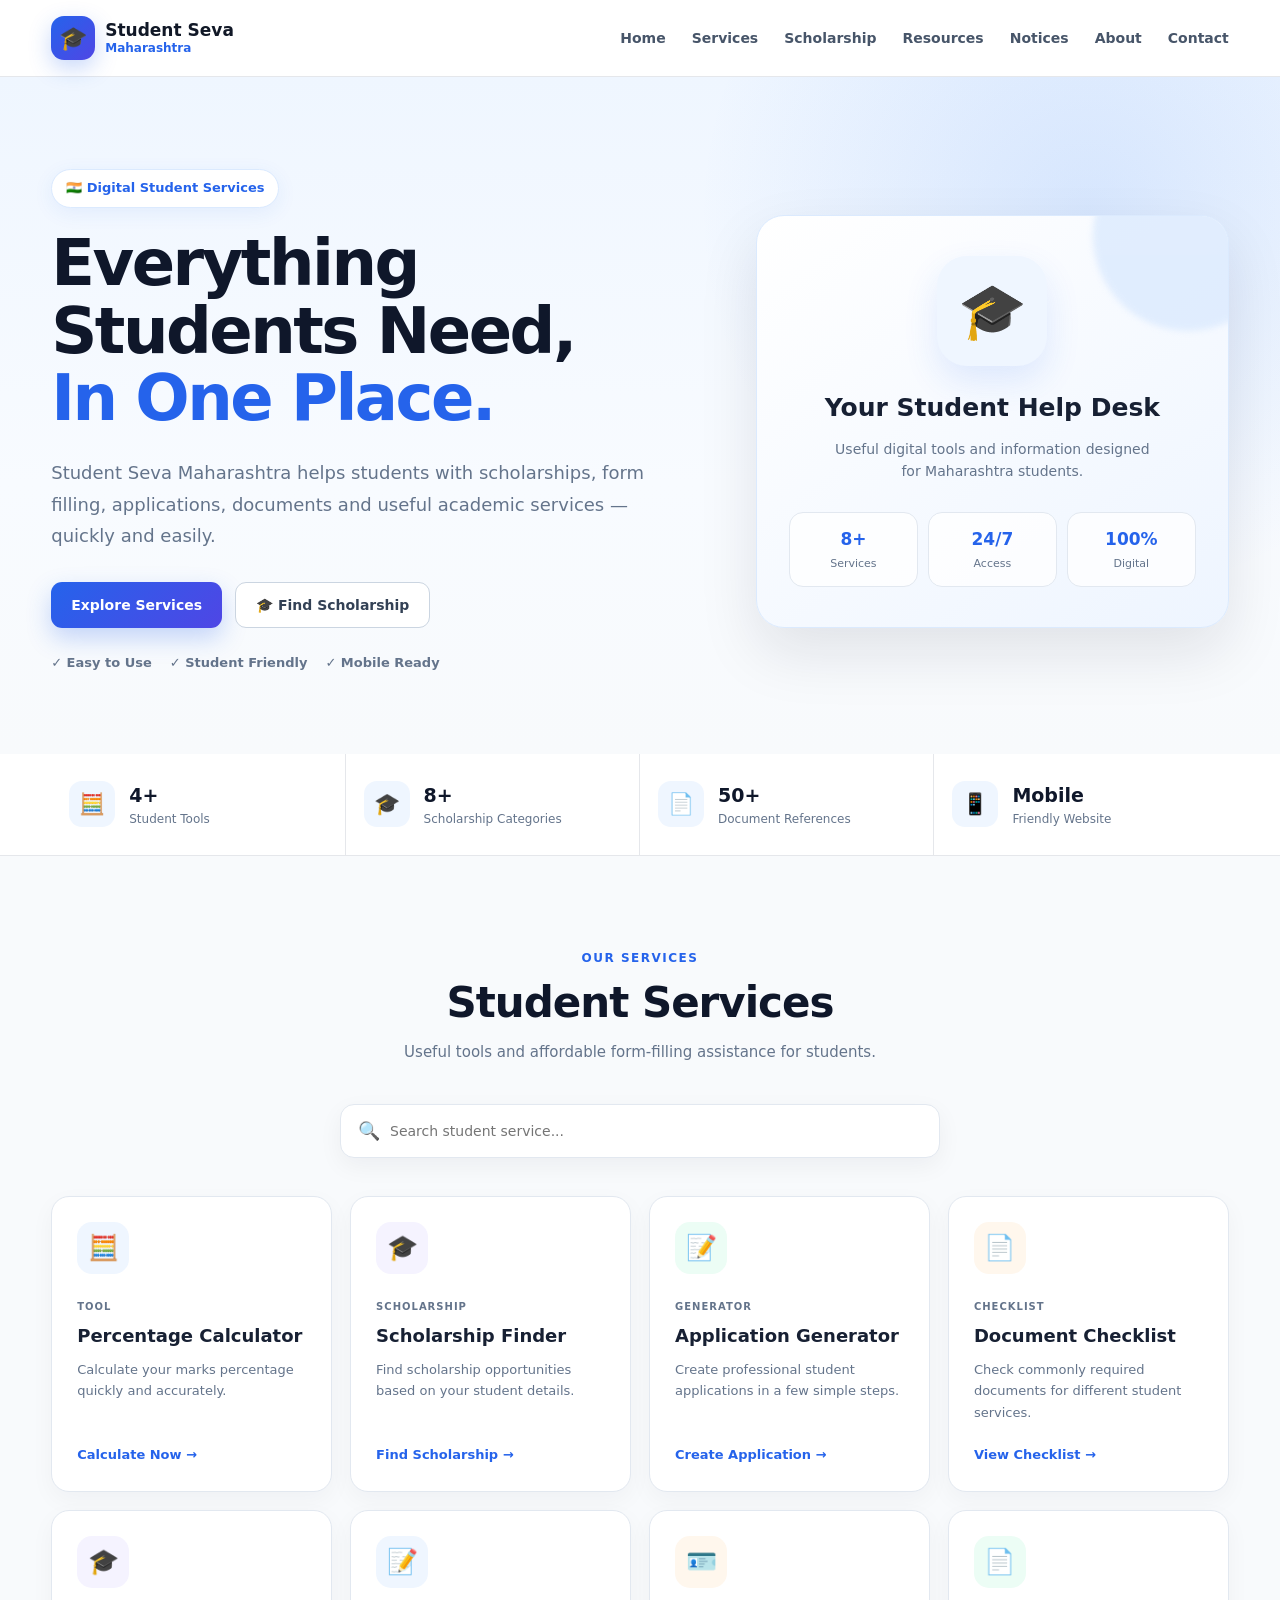
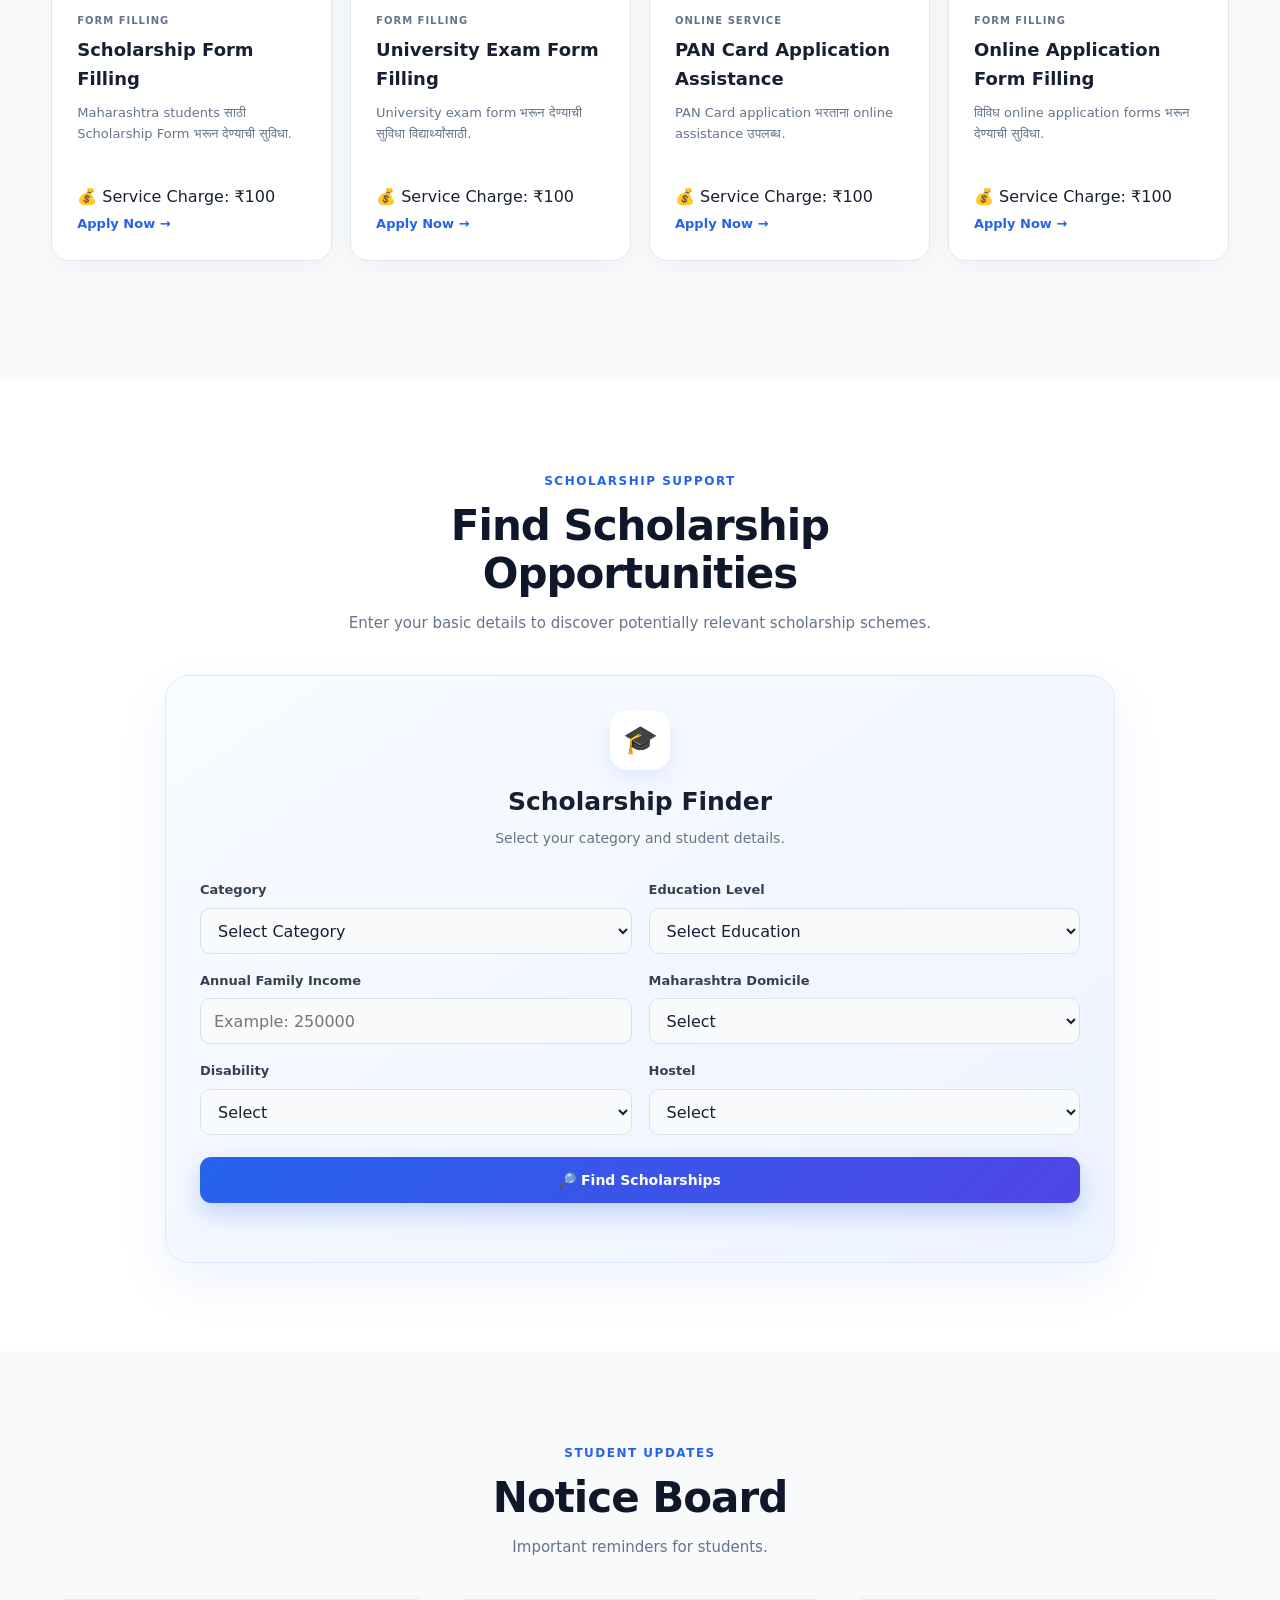
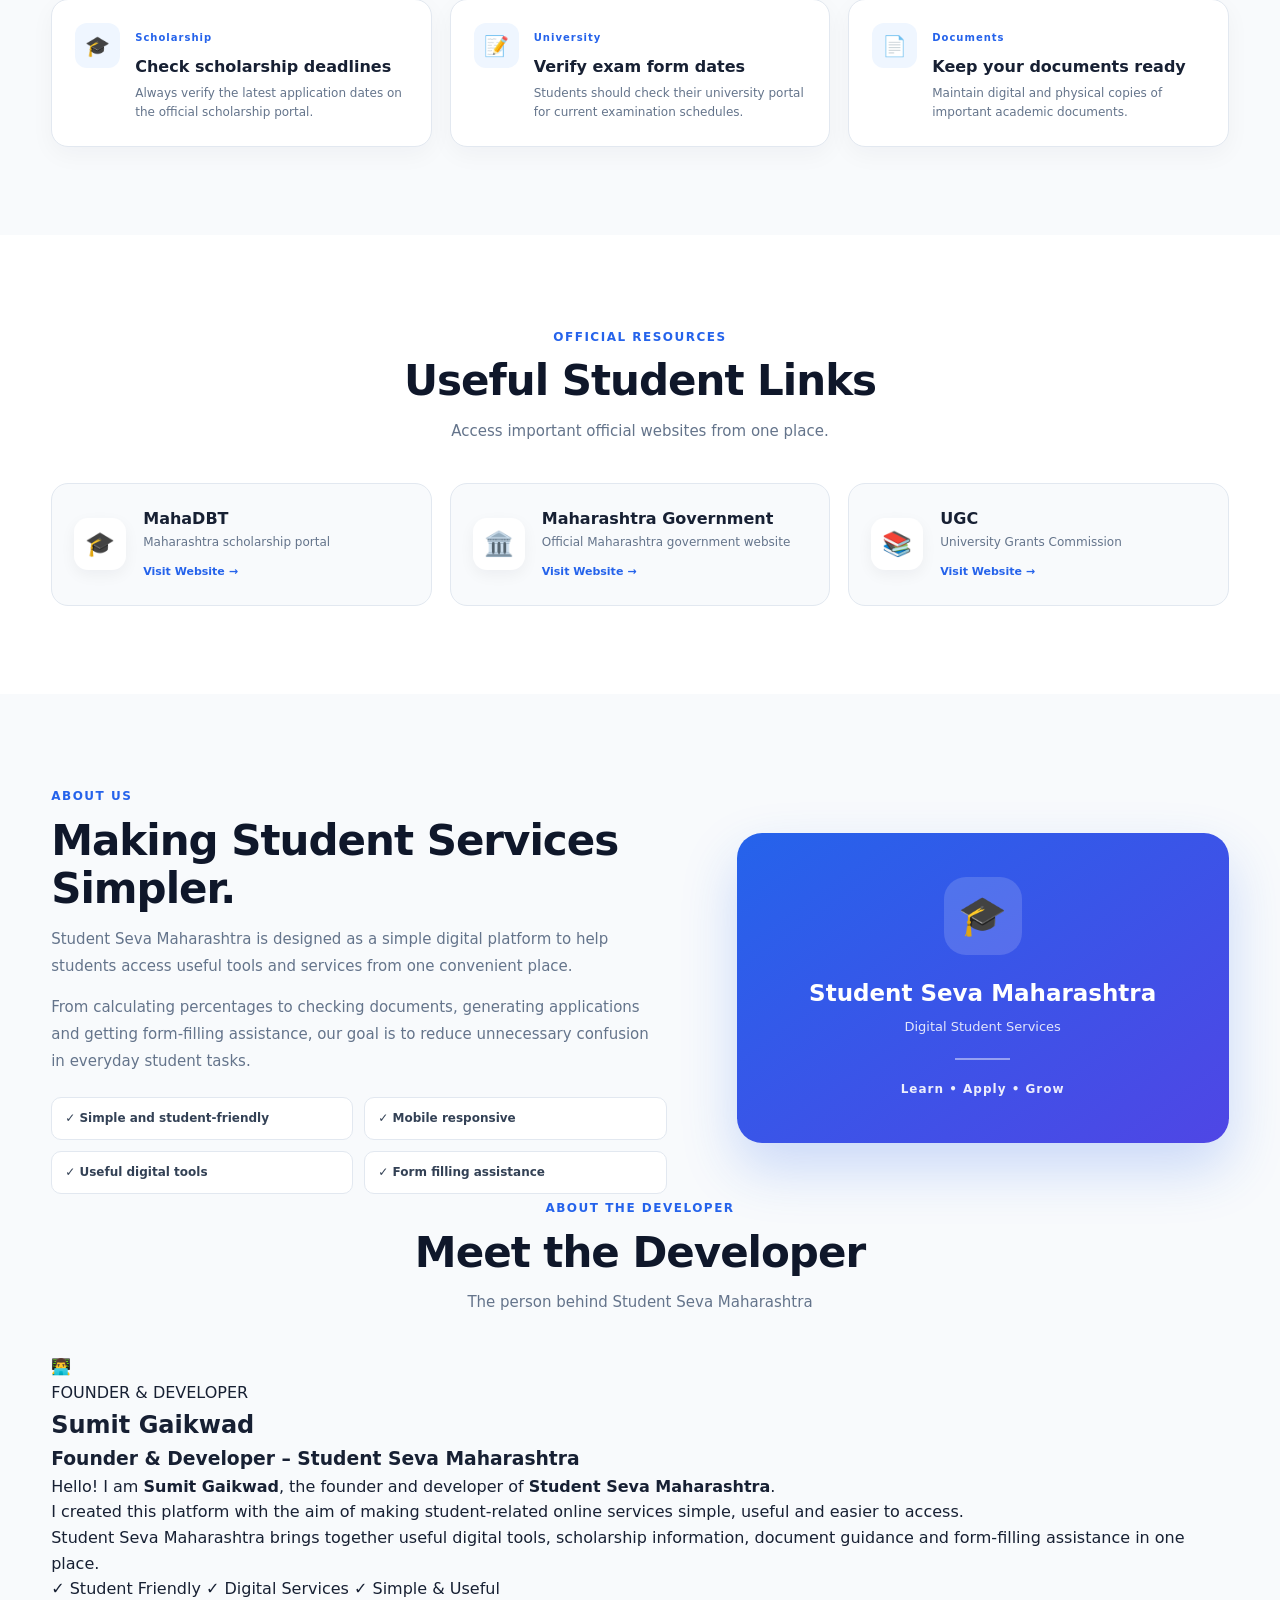
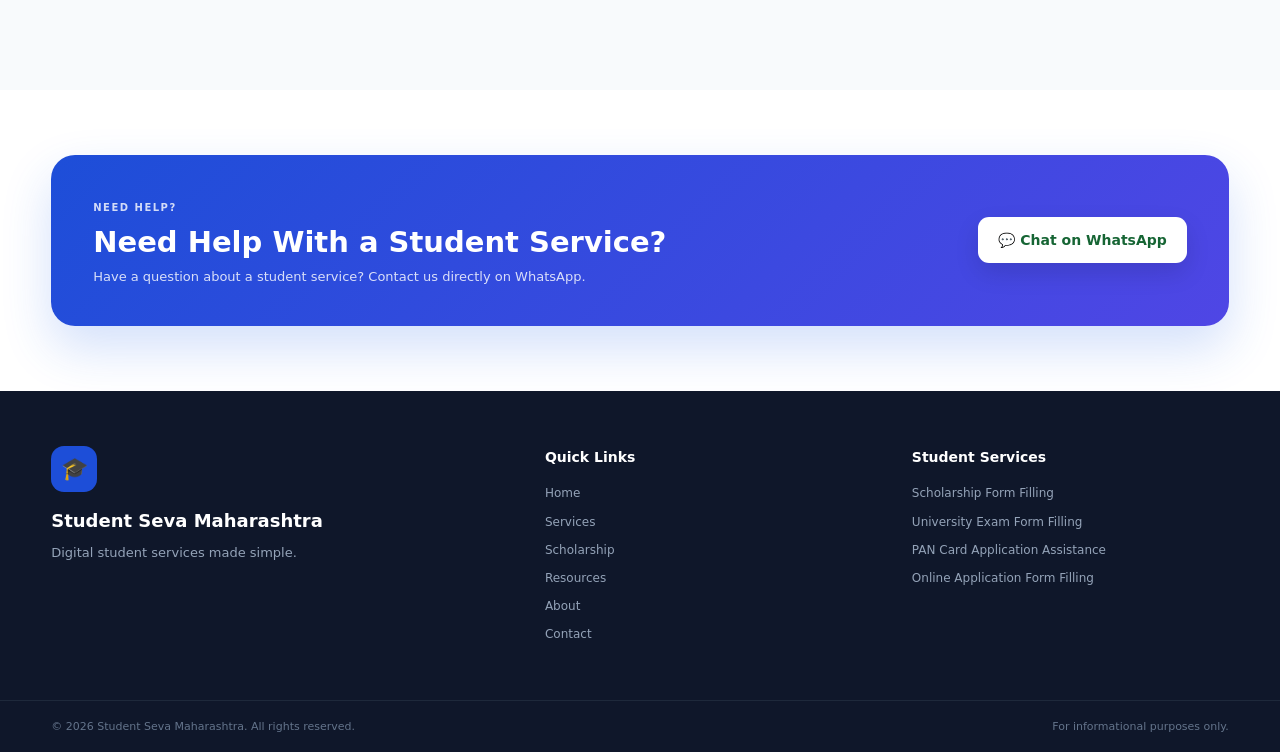
==== commit 297564da: "Add developer section with founder details Added a new developer section with details about the foun" ====
--- a/index.html
+++ b/index.html
@@ -125,6 +125,10 @@
         Notices
       </a>
 
+      <a href="#about">
+        About
+      </a>
+
       <a href="#contact">
         Contact
       </a>
@@ -1264,6 +1268,107 @@
 
   </div>
 
+
+
+  <!-- =================================================
+       ABOUT THE DEVELOPER
+  ================================================= -->
+
+  <div class="container developer-section">
+
+
+    <div class="section-heading">
+
+      <span>
+        ABOUT THE DEVELOPER
+      </span>
+
+      <h2>
+        Meet the Developer
+      </h2>
+
+      <p>
+        The person behind Student Seva Maharashtra
+      </p>
+
+    </div>
+
+
+
+    <div class="developer-card">
+
+
+      <!-- Developer Photo -->
+
+      <div class="developer-photo">
+
+        <div class="developer-photo-placeholder">
+          👨‍💻
+        </div>
+
+      </div>
+
+
+
+      <!-- Developer Details -->
+
+      <div class="developer-info">
+
+        <span class="developer-label">
+          FOUNDER & DEVELOPER
+        </span>
+
+        <h2>
+          Sumit Gaikwad
+        </h2>
+
+        <h3>
+          Founder & Developer – Student Seva Maharashtra
+        </h3>
+
+        <p>
+          Hello! I am <strong>Sumit Gaikwad</strong>,
+          the founder and developer of
+          <strong>Student Seva Maharashtra</strong>.
+        </p>
+
+        <p>
+          I created this platform with the aim of
+          making student-related online services
+          simple, useful and easier to access.
+        </p>
+
+        <p>
+          Student Seva Maharashtra brings together
+          useful digital tools, scholarship information,
+          document guidance and form-filling assistance
+          in one place.
+        </p>
+
+
+        <div class="developer-points">
+
+          <span>
+            ✓ Student Friendly
+          </span>
+
+          <span>
+            ✓ Digital Services
+          </span>
+
+          <span>
+            ✓ Simple & Useful
+          </span>
+
+        </div>
+
+      </div>
+
+
+    </div>
+
+  </div>
+
 </section>
 
 
@@ -1364,6 +1469,10 @@
 
       <a href="#resources">
         Resources
+      </a>
+
+      <a href="#about">
+        About
       </a>
 
       <a href="#contact">
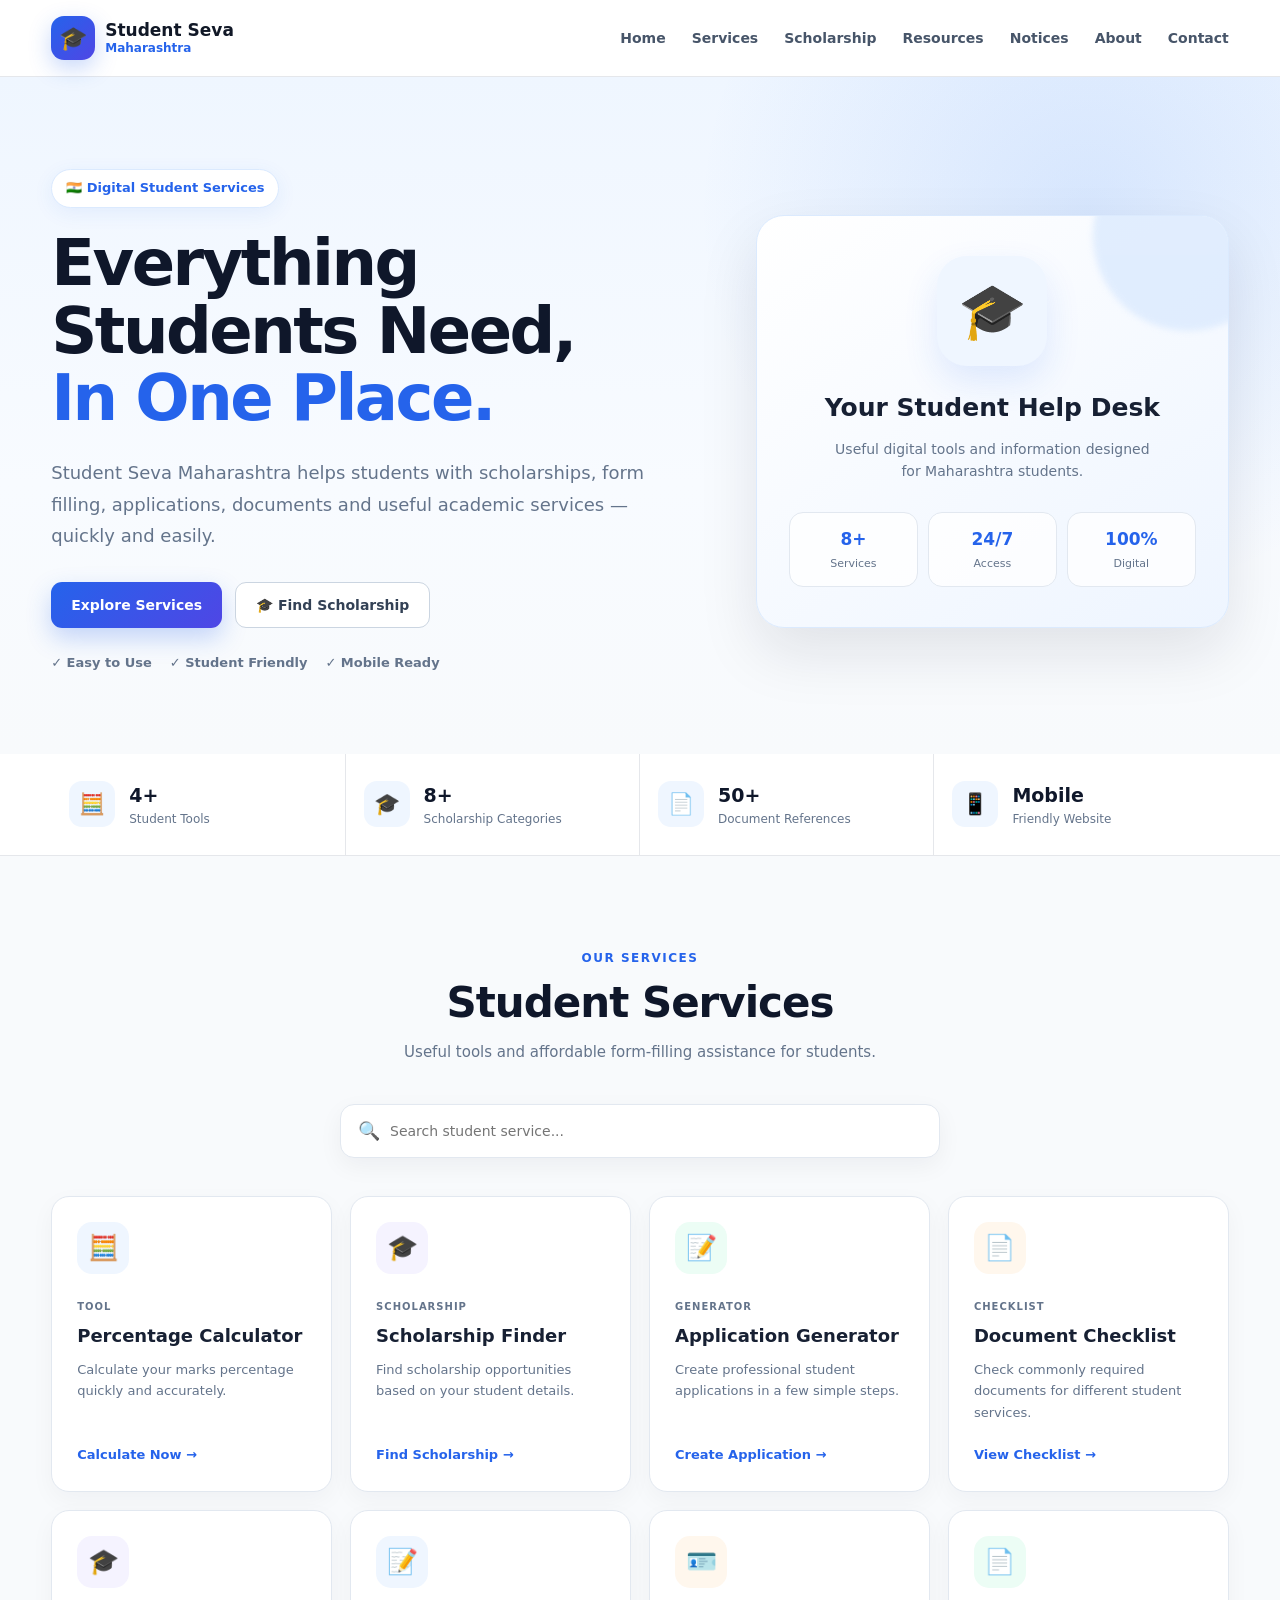
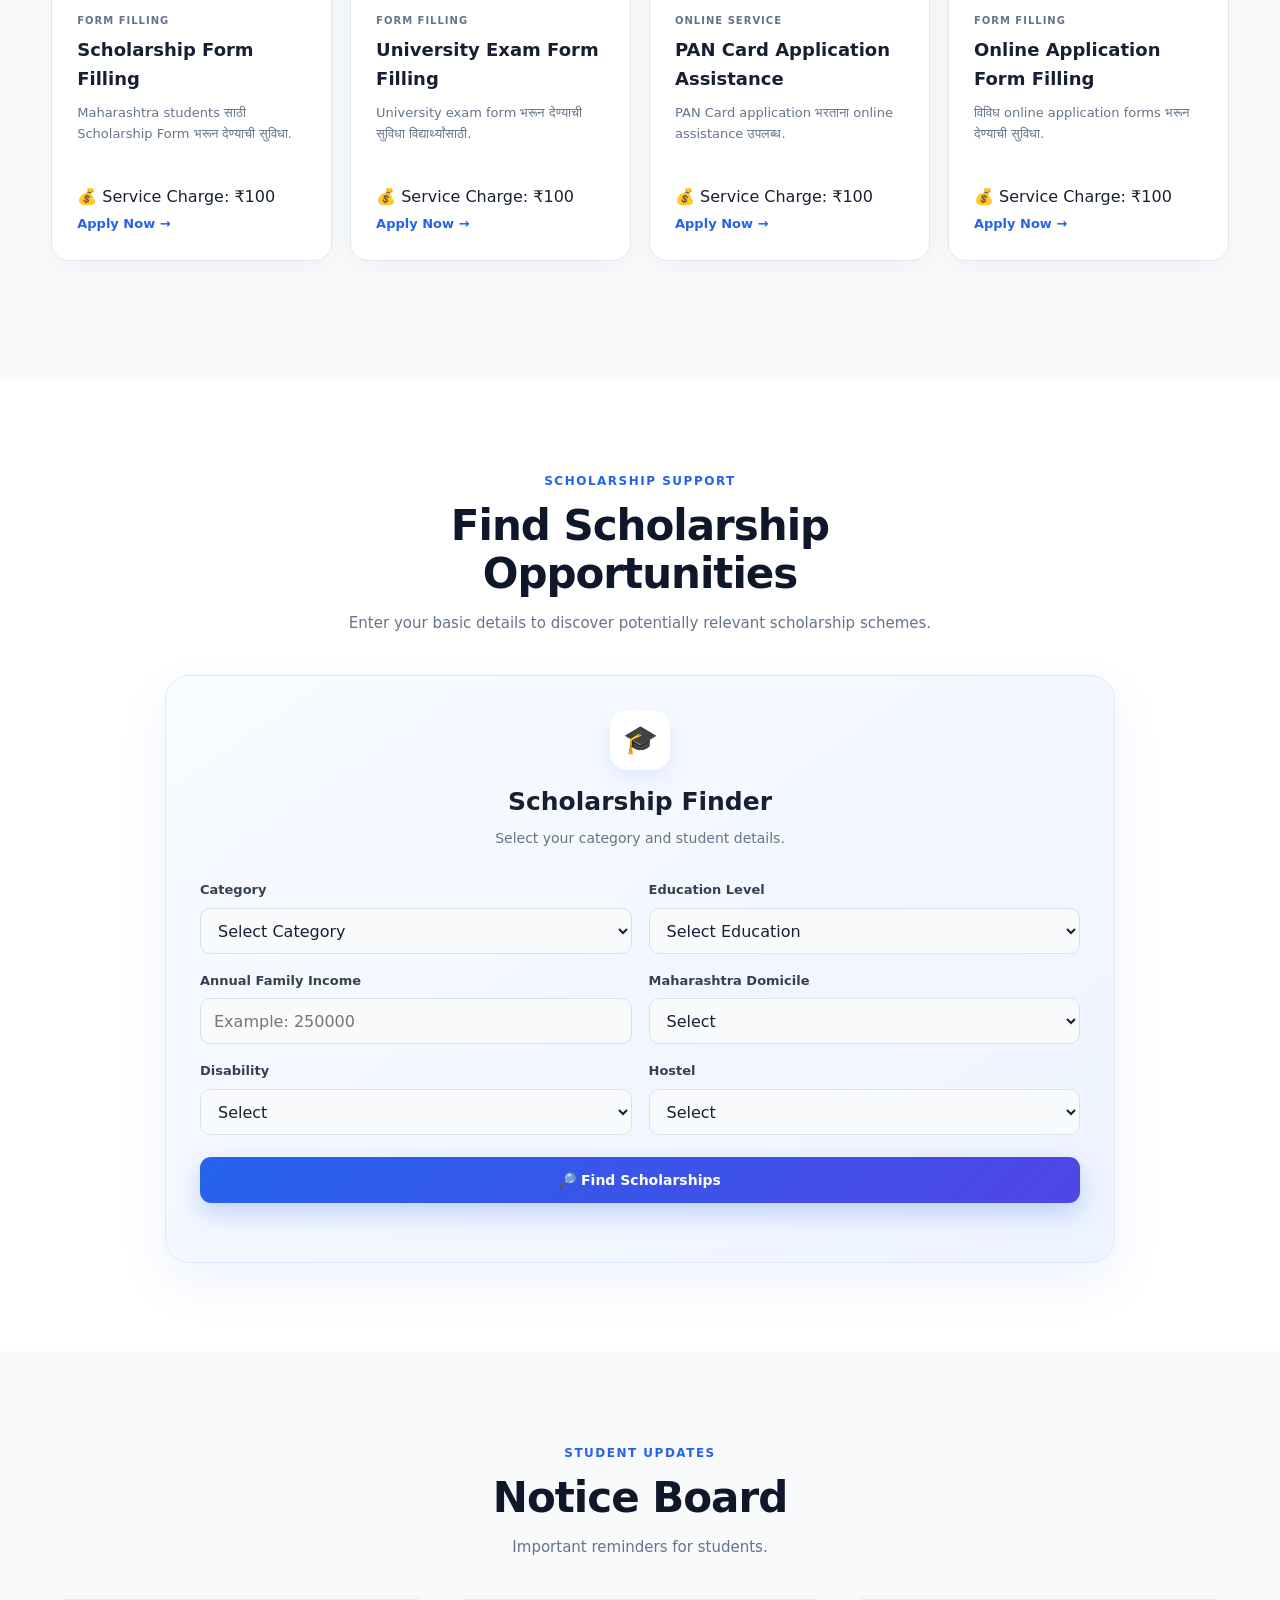
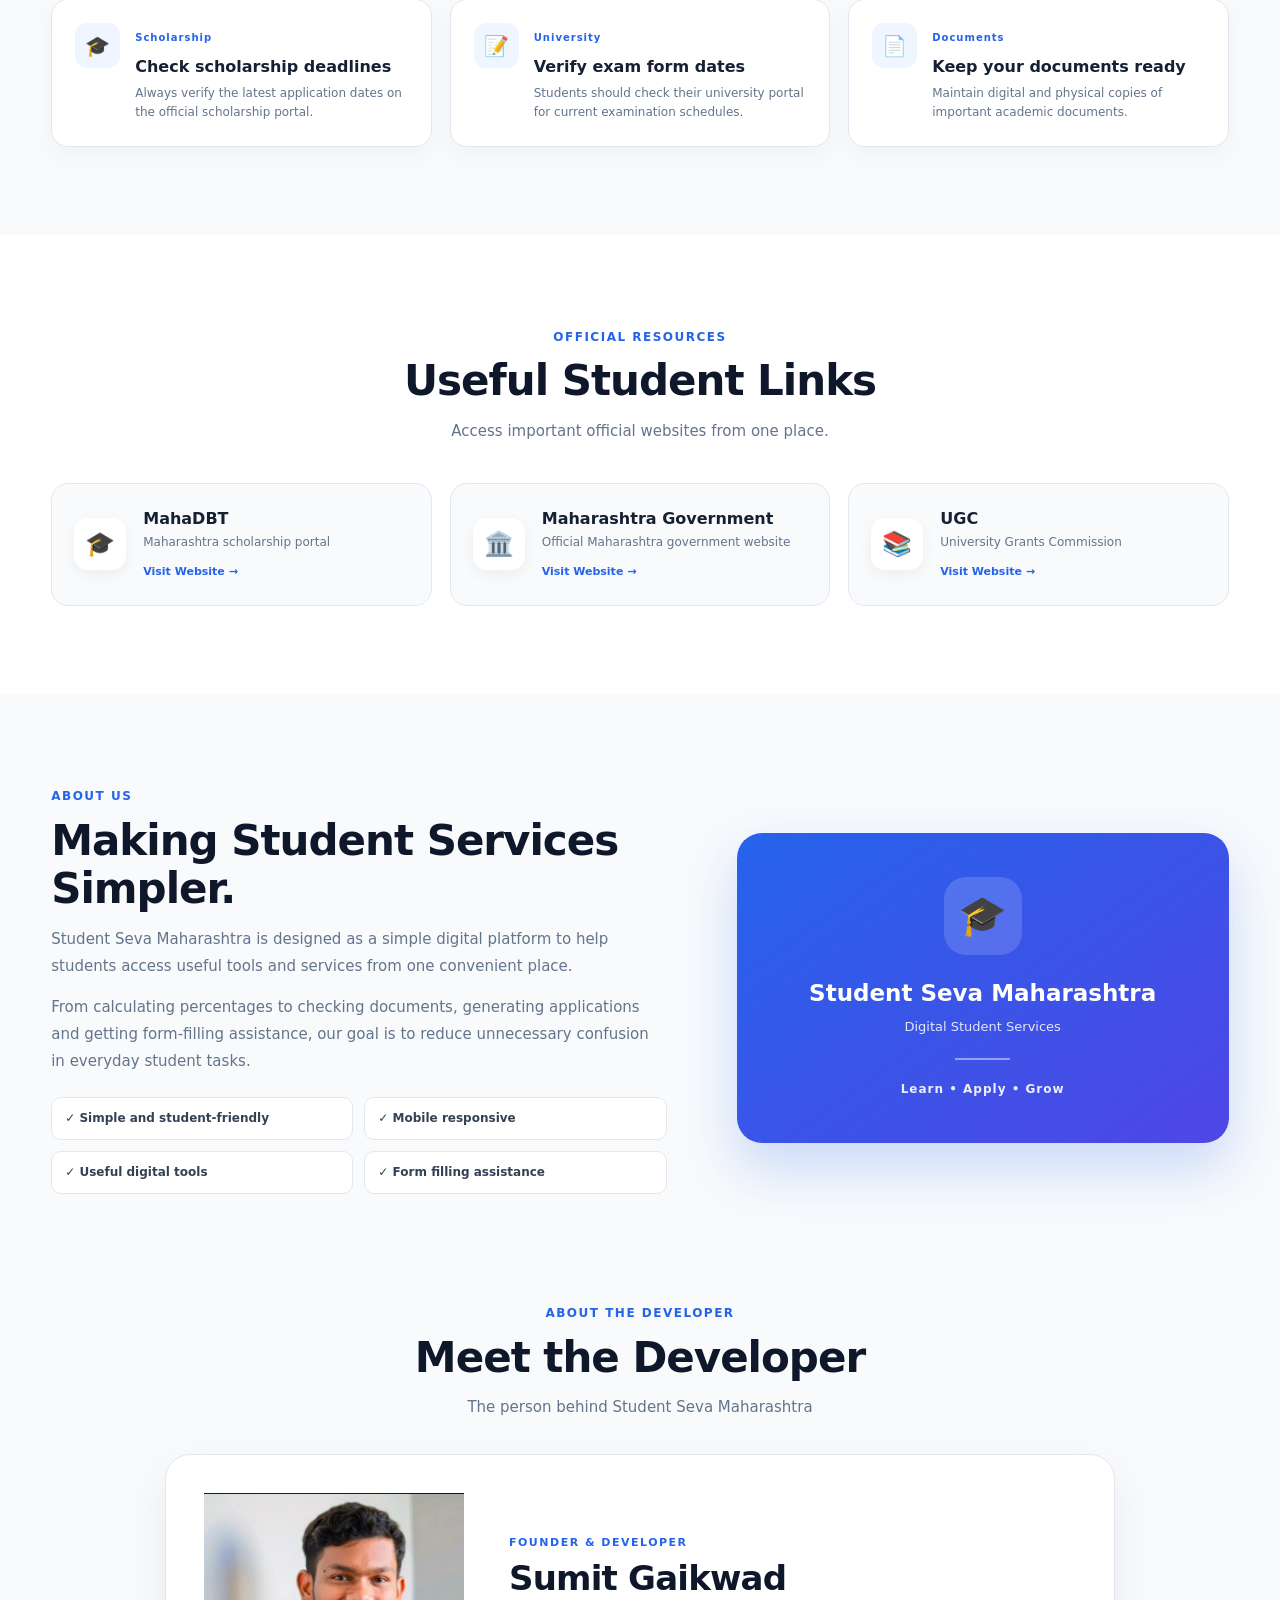
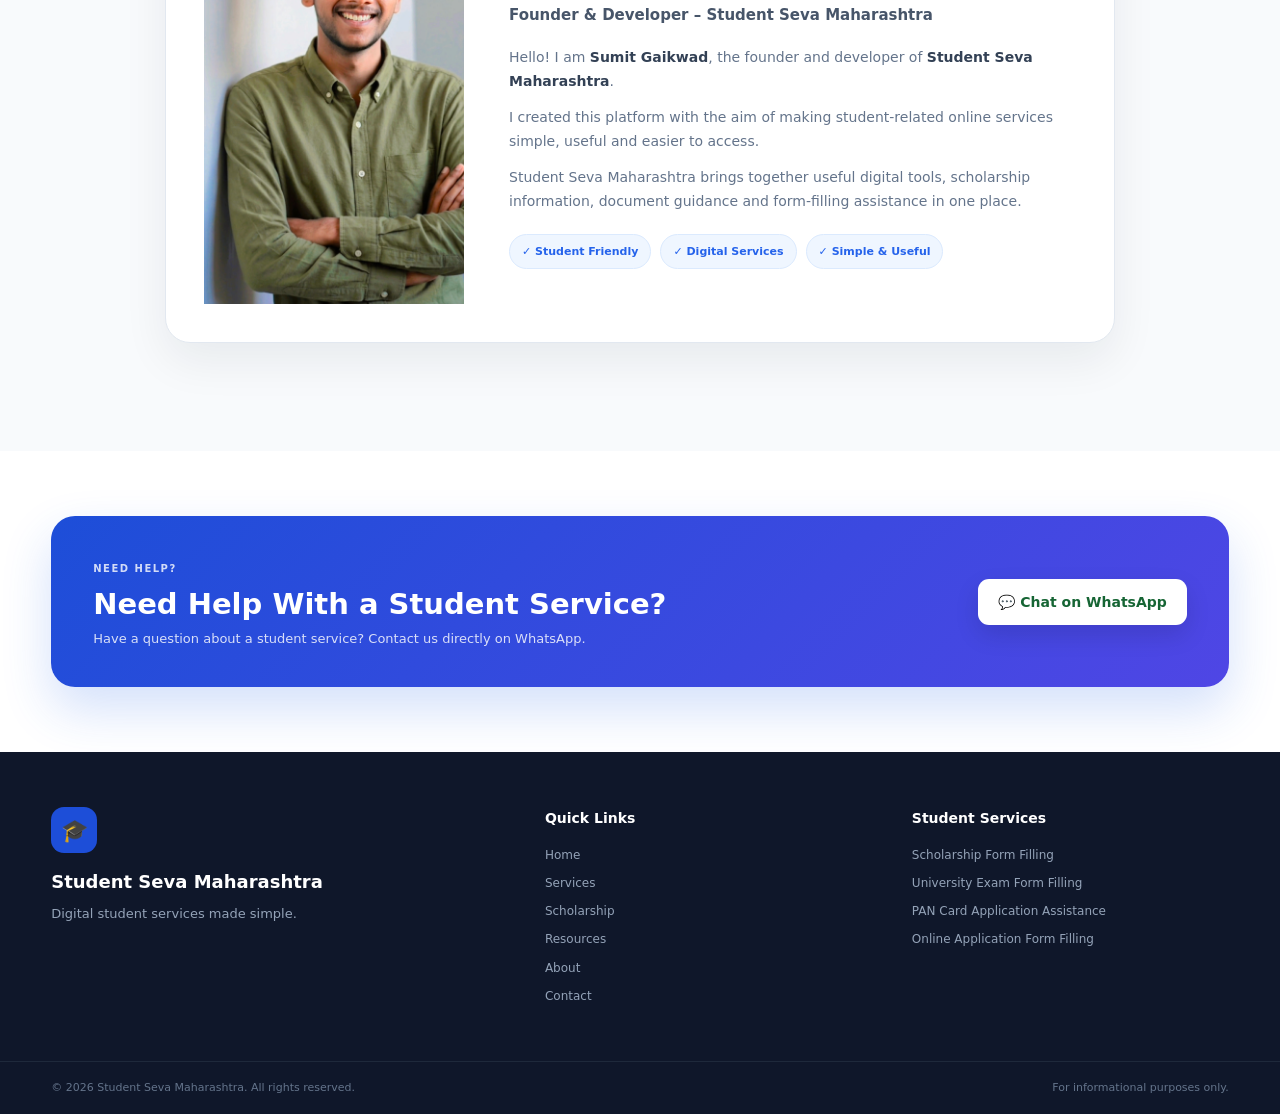
==== commit c91d3bda: "Replace developer photo placeholder with image" ====
--- a/index.html
+++ b/index.html
@@ -1301,11 +1301,10 @@
       <!-- Developer Photo -->
 
       <div class="developer-photo">
-
-        <div class="developer-photo-placeholder">
-          👨‍💻
-        </div>
-
+  <img
+    src="sumit-gaikwad.jpg"
+    alt="Sumit Gaikwad - Founder & Developer"
+  >
       </div>
 
 
--- a/style.css
+++ b/style.css
@@ -1670,6 +1670,198 @@
   font-weight: 700;
 
   letter-spacing: 1px;
+}
+
+
+/* =========================================================
+   DEVELOPER SECTION
+========================================================= */
+
+.developer-section {
+  margin-top: 85px;
+
+  padding-top: 20px;
+
+  padding-bottom: 20px;
+}
+
+
+.developer-section .section-heading {
+  margin-bottom: 35px;
+}
+
+
+.developer-card {
+  display: grid;
+
+  grid-template-columns:
+    260px
+    1fr;
+
+  gap: 45px;
+
+  align-items: center;
+
+  max-width: 950px;
+
+  margin: 0 auto;
+
+  padding: 38px;
+
+  background: white;
+
+  border: 1px solid #e2e8f0;
+
+  border-radius: 25px;
+
+  box-shadow:
+    0 18px 45px rgba(15, 23, 42, 0.07);
+
+  transition:
+    transform 0.25s ease,
+    box-shadow 0.25s ease,
+    border-color 0.25s ease;
+}
+
+
+.developer-card:hover {
+  transform: translateY(-4px);
+
+  border-color: #bfdbfe;
+
+  box-shadow:
+    0 25px 55px rgba(15, 23, 42, 0.10);
+}
+
+
+.developer-photo {
+  display: flex;
+
+  align-items: center;
+
+  justify-content: center;
+}
+
+
+.developer-photo-placeholder {
+  width: 190px;
+
+  height: 190px;
+
+  border-radius: 50%;
+
+  display: grid;
+
+  place-items: center;
+
+  background:
+    linear-gradient(
+      145deg,
+      #eff6ff,
+      #eef2ff
+    );
+
+  border: 6px solid white;
+
+  box-shadow:
+    0 12px 35px rgba(37, 99, 235, 0.15),
+    0 0 0 1px #dbeafe;
+
+  font-size: 72px;
+}
+
+
+.developer-info {
+  min-width: 0;
+}
+
+
+.developer-label {
+  display: inline-block;
+
+  color: #2563eb;
+
+  font-size: 11px;
+
+  font-weight: 800;
+
+  letter-spacing: 1.5px;
+
+  margin-bottom: 7px;
+}
+
+
+.developer-info h2 {
+  color: #0f172a;
+
+  font-size: 34px;
+
+  line-height: 1.15;
+
+  letter-spacing: -0.8px;
+
+  margin-bottom: 5px;
+}
+
+
+.developer-info h3 {
+  color: #475569;
+
+  font-size: 15px;
+
+  font-weight: 700;
+
+  margin-bottom: 18px;
+}
+
+
+.developer-info p {
+  color: #64748b;
+
+  font-size: 14px;
+
+  line-height: 1.75;
+
+  margin-bottom: 11px;
+
+  max-width: 650px;
+}
+
+
+.developer-info p strong {
+  color: #334155;
+}
+
+
+.developer-points {
+  display: flex;
+
+  flex-wrap: wrap;
+
+  gap: 9px;
+
+  margin-top: 20px;
+}
+
+
+.developer-points span {
+  display: inline-flex;
+
+  align-items: center;
+
+  padding: 8px 12px;
+
+  border-radius: 50px;
+
+  background: #eff6ff;
+
+  border: 1px solid #dbeafe;
+
+  color: #2563eb;
+
+  font-size: 11px;
+
+  font-weight: 800;
 }
 
 
@@ -2380,6 +2572,31 @@
     margin: 0 auto;
   }
 
+
+  .developer-card {
+    grid-template-columns:
+      220px
+      1fr;
+
+    gap: 30px;
+
+    padding: 30px;
+  }
+
+
+  .developer-photo-placeholder {
+    width: 165px;
+
+    height: 165px;
+
+    font-size: 62px;
+  }
+
+
+  .developer-info h2 {
+    font-size: 30px;
+  }
+
 }
 
 
@@ -2617,6 +2834,93 @@
   }
 
 
+  /* Developer Section - Mobile */
+
+  .developer-section {
+    margin-top: 60px;
+
+    padding-top: 10px;
+
+    padding-bottom: 10px;
+  }
+
+
+  .developer-card {
+    grid-template-columns:
+      1fr;
+
+    gap: 25px;
+
+    padding: 25px 20px;
+
+    border-radius: 20px;
+
+    text-align: center;
+  }
+
+
+  .developer-photo-placeholder {
+    width: 145px;
+
+    height: 145px;
+
+    font-size: 55px;
+  }
+
+
+  .developer-info {
+    width: 100%;
+  }
+
+
+  .developer-label {
+    font-size: 10px;
+
+    margin-bottom: 6px;
+  }
+
+
+  .developer-info h2 {
+    font-size: 28px;
+
+    margin-bottom: 5px;
+  }
+
+
+  .developer-info h3 {
+    font-size: 13px;
+
+    line-height: 1.5;
+
+    margin-bottom: 16px;
+  }
+
+
+  .developer-info p {
+    font-size: 13px;
+
+    line-height: 1.7;
+
+    margin-bottom: 10px;
+  }
+
+
+  .developer-points {
+    justify-content: center;
+
+    gap: 7px;
+
+    margin-top: 18px;
+  }
+
+
+  .developer-points span {
+    padding: 7px 10px;
+
+    font-size: 10px;
+  }
+
+
   .contact-box {
     flex-direction: column;
 
@@ -2669,7 +2973,6 @@
     padding: 10px;
   }
 
-
 }
 
 
@@ -2752,4 +3055,48 @@
     width: 100%;
   }
 
-}+
+  /* Developer Section - Small Mobile */
+
+  .developer-card {
+    padding: 22px 16px;
+
+    gap: 20px;
+  }
+
+
+  .developer-photo-placeholder {
+    width: 125px;
+
+    height: 125px;
+
+    font-size: 48px;
+
+    border-width: 5px;
+  }
+
+
+  .developer-info h2 {
+    font-size: 25px;
+  }
+
+
+  .developer-info h3 {
+    font-size: 12px;
+  }
+
+
+  .developer-info p {
+    font-size: 12px;
+
+    line-height: 1.65;
+  }
+
+
+  .developer-points span {
+    width: 100%;
+
+    justify-content: center;
+  }
+
+}
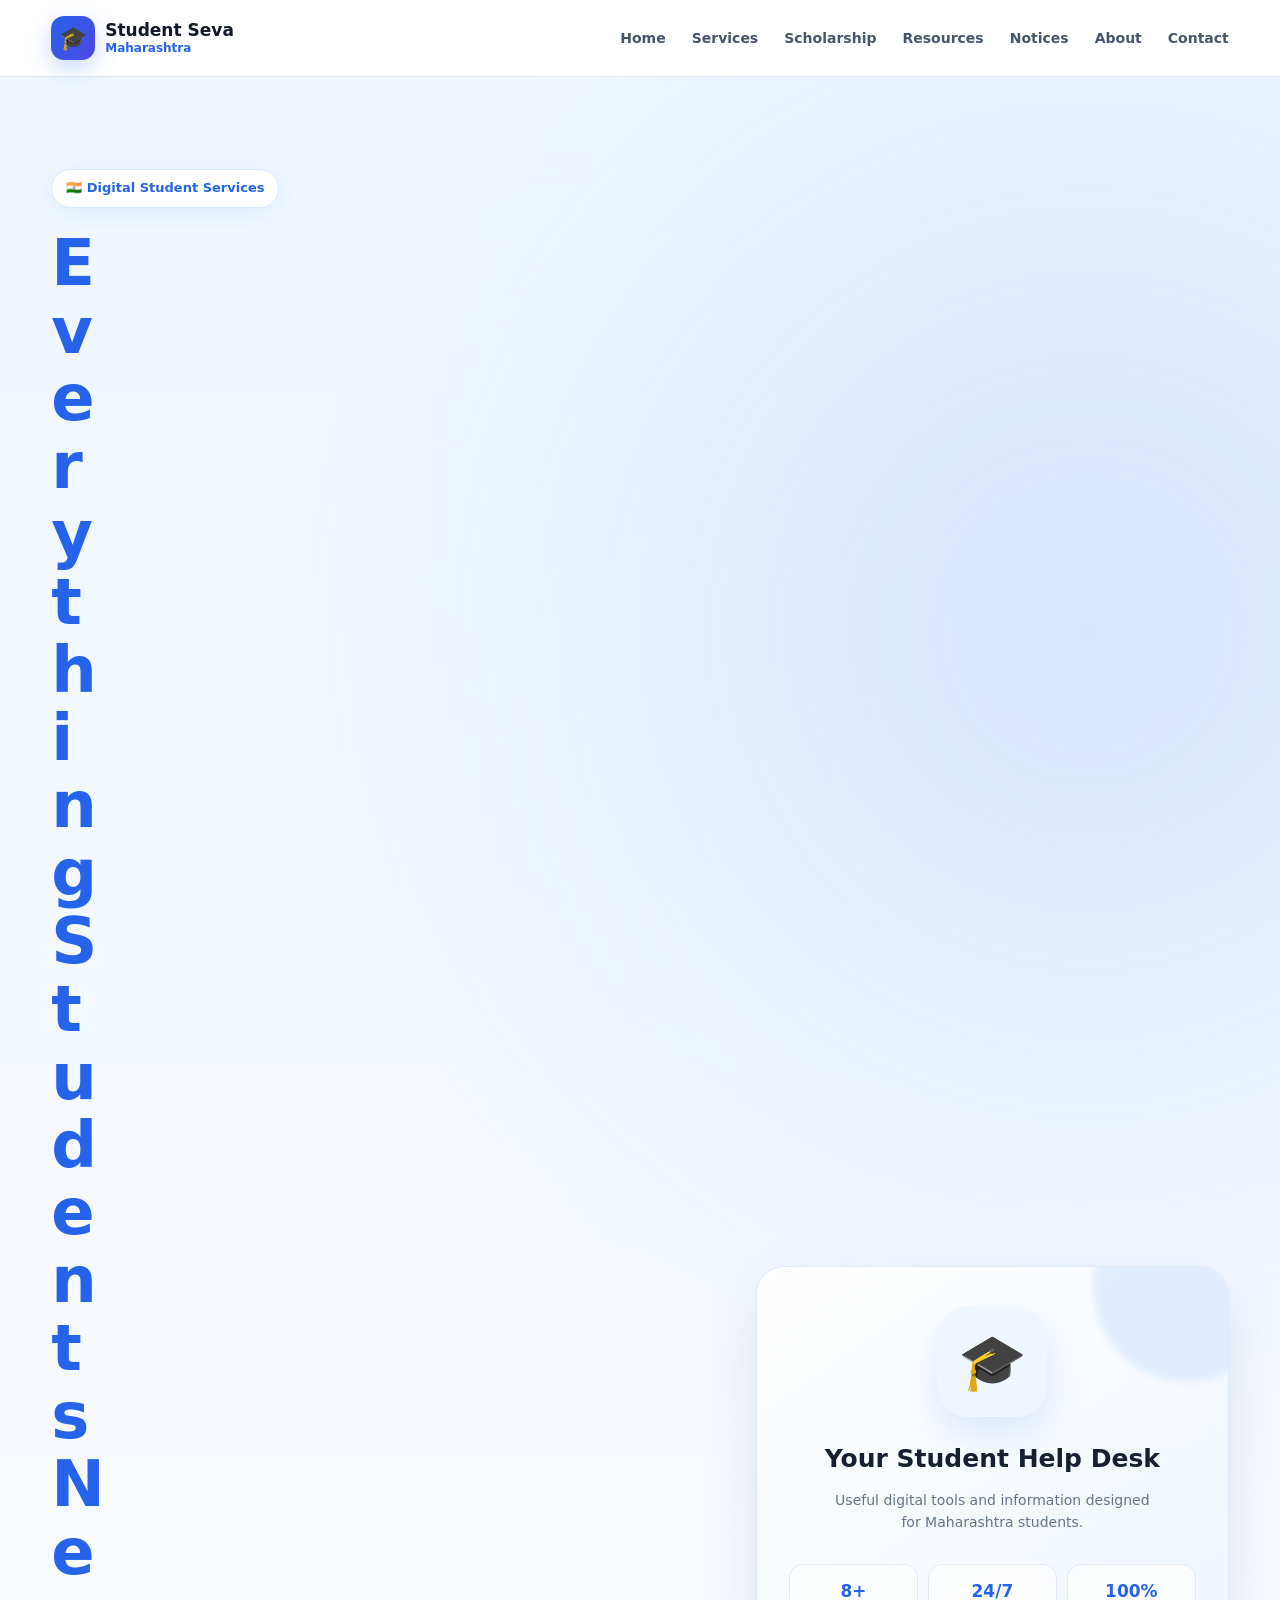
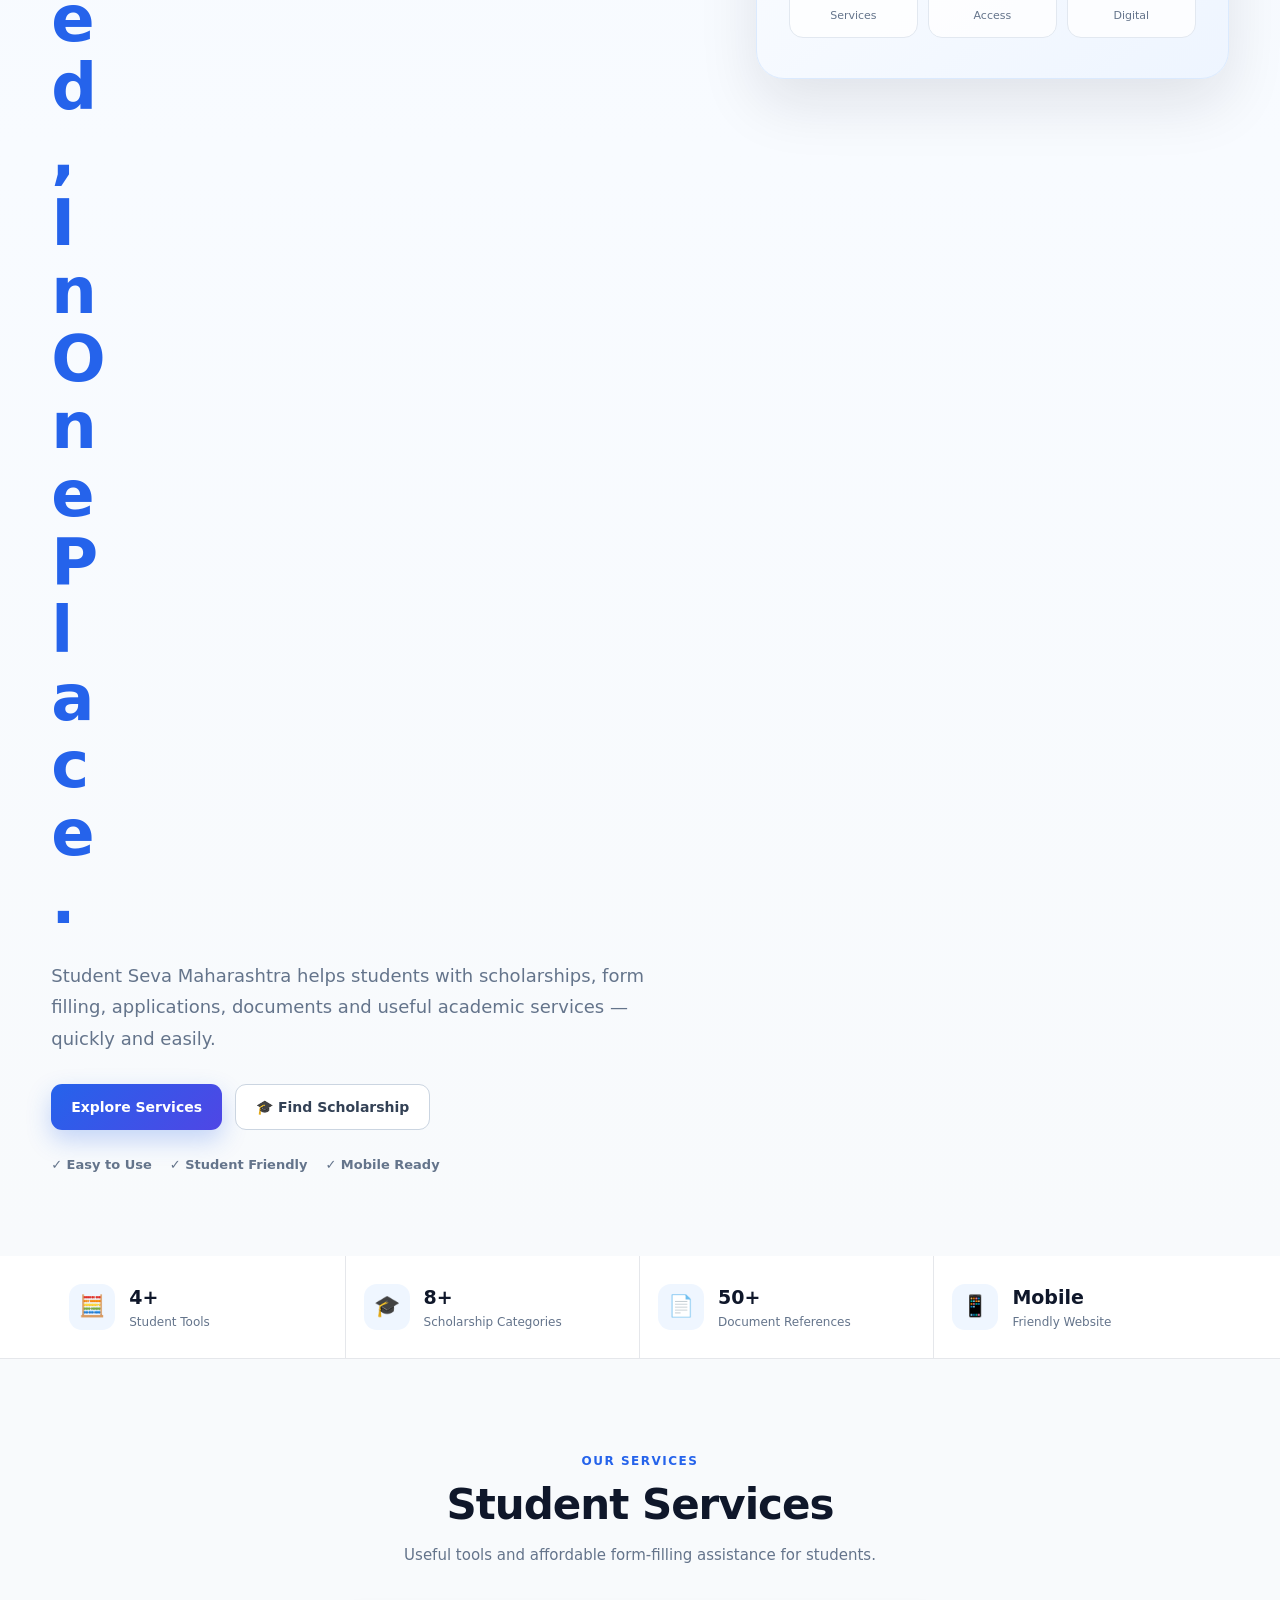
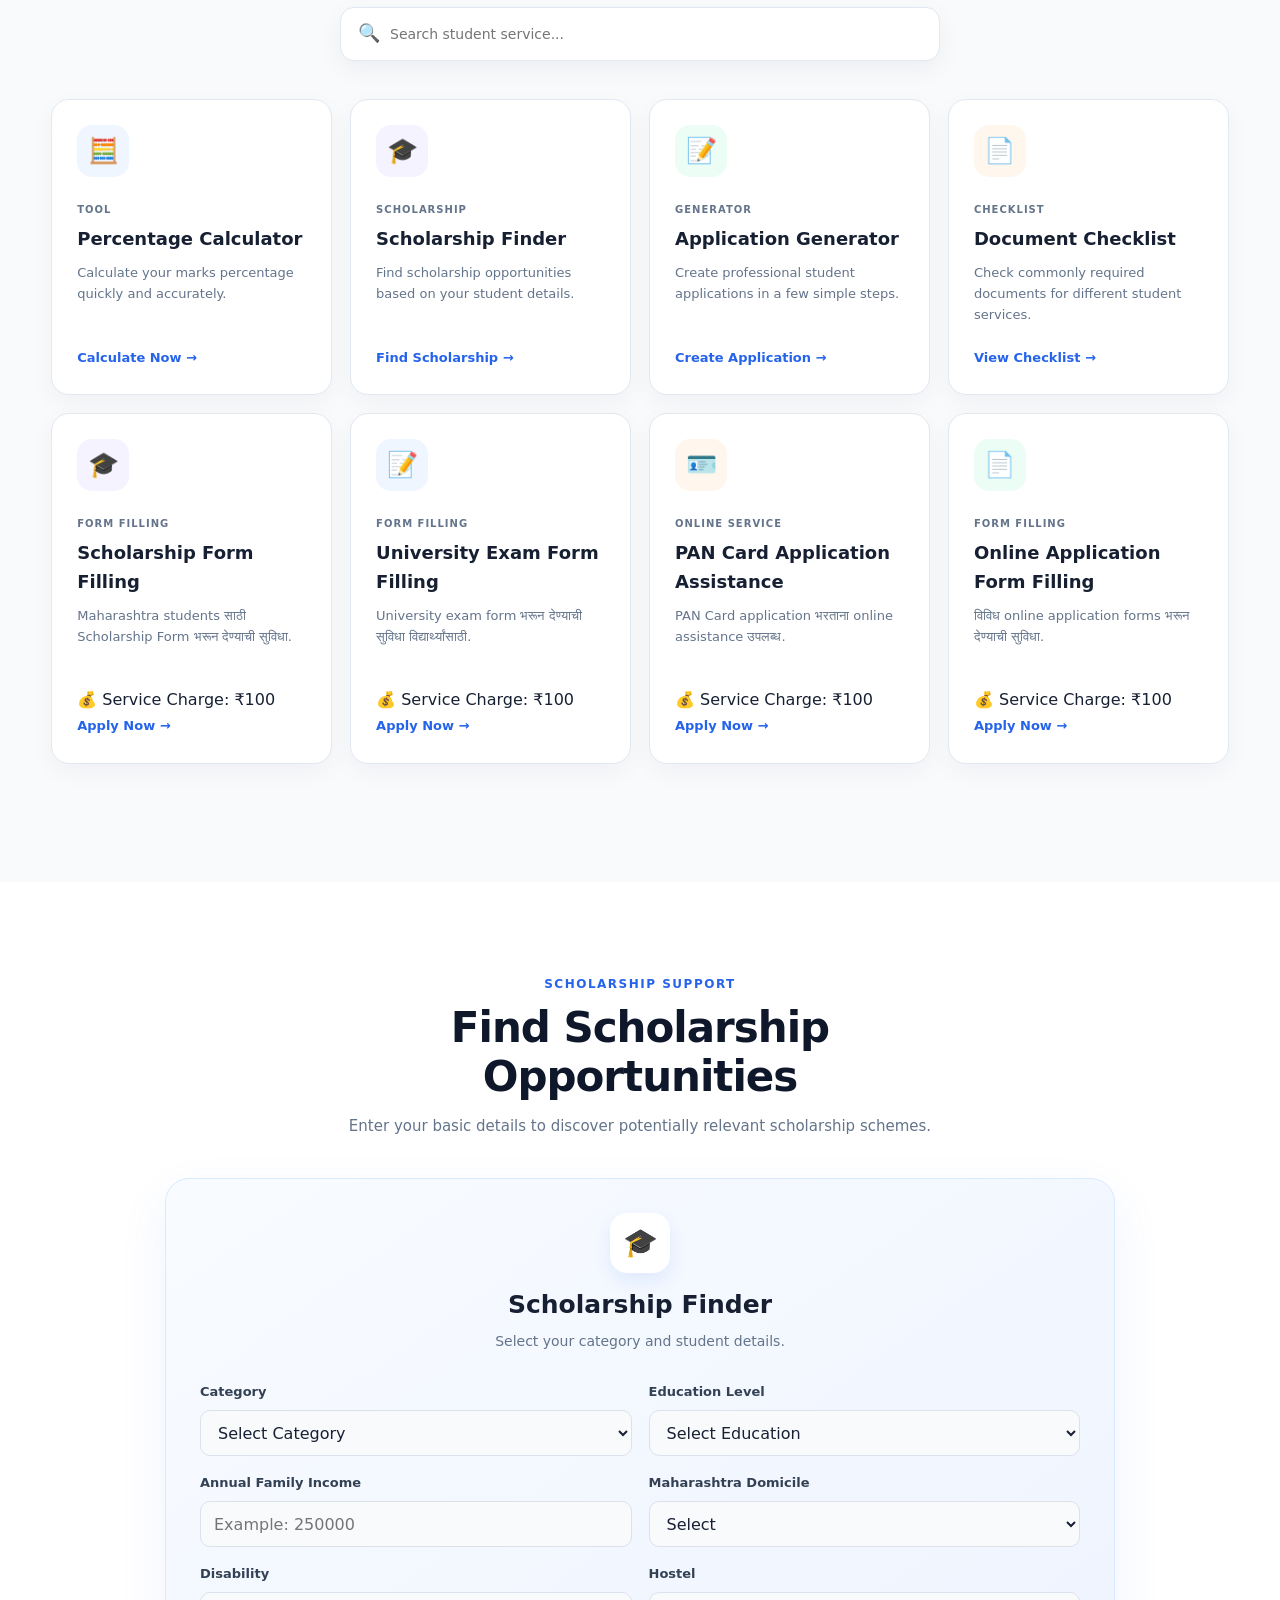
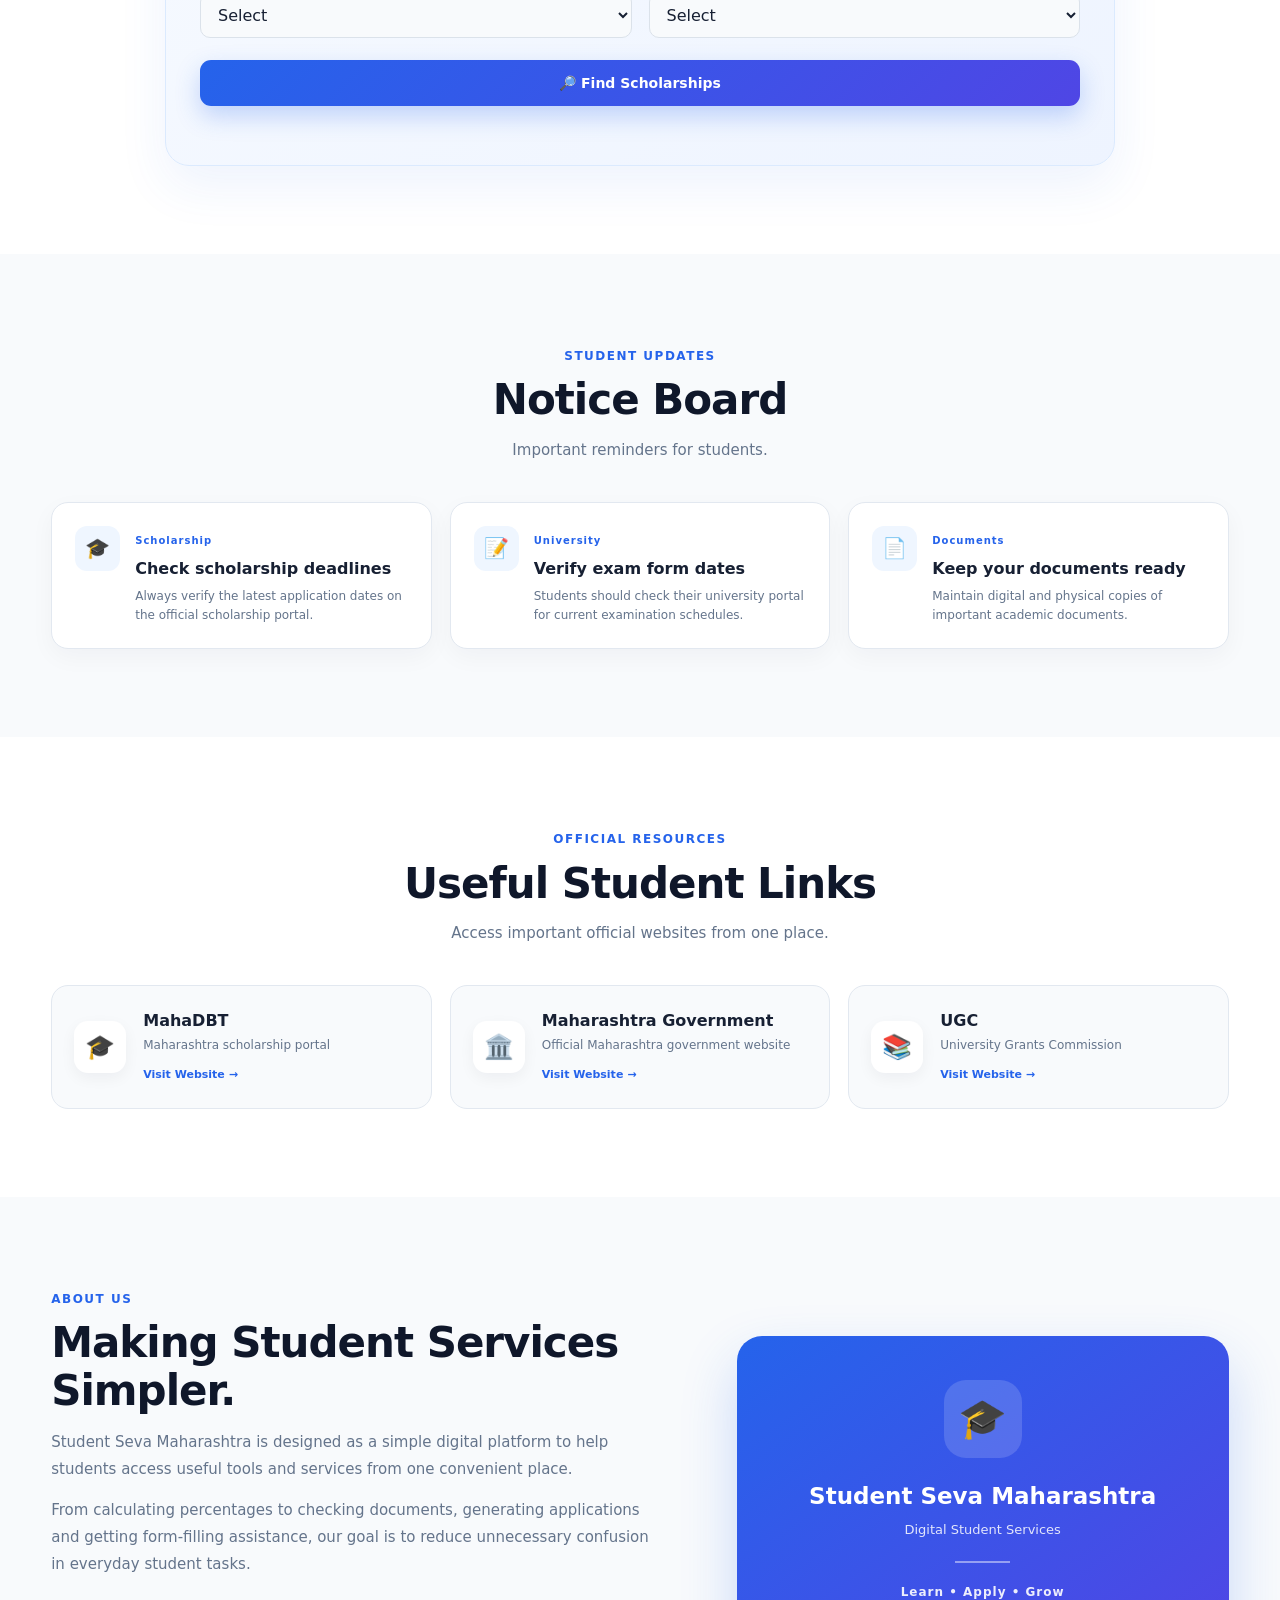
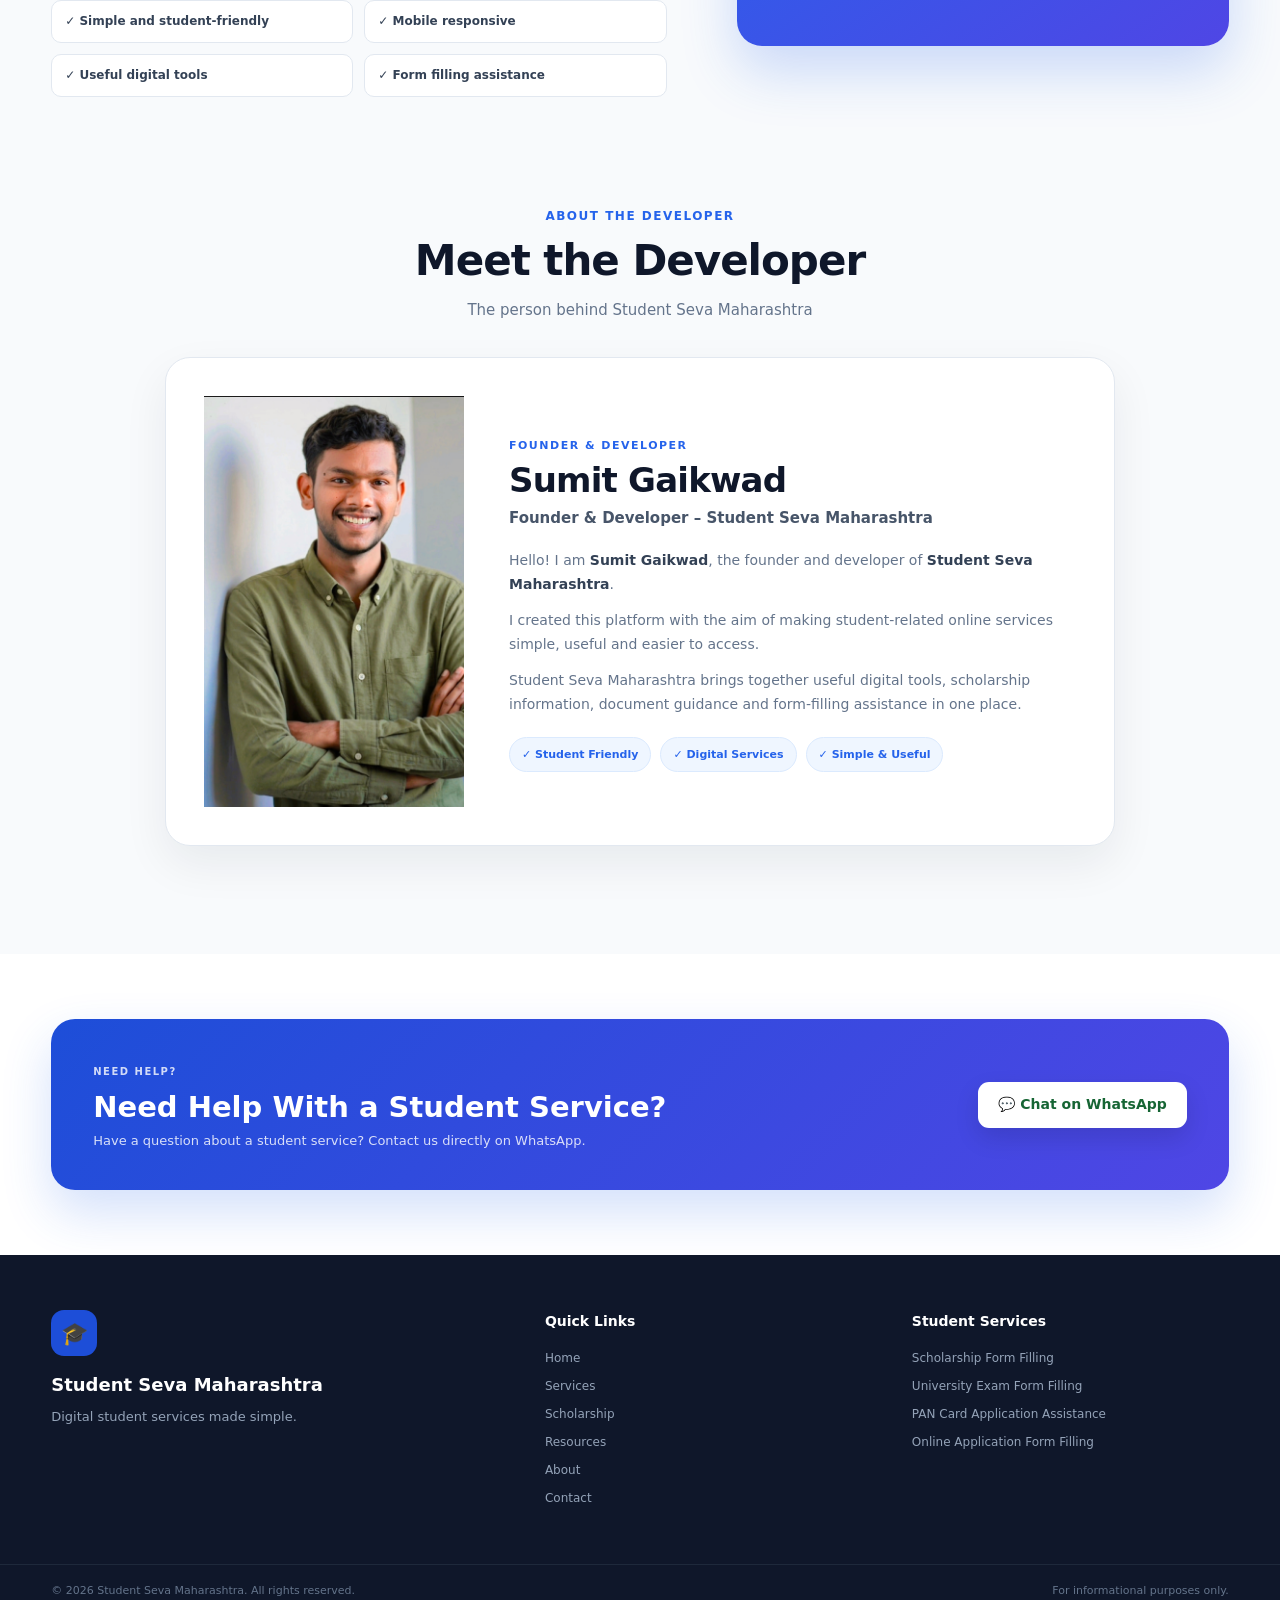
==== commit aafa72c3: "Change header to animated title with highlights Updated the header to an animated title with individ" ====
--- a/index.html
+++ b/index.html
@@ -160,10 +160,39 @@
       </div>
 
 
-      <h1>
-        Everything Students Need,
-        <span>In One Place.</span>
-      </h1>
+      <h1 class="animated-title">
+  <span class="word">
+    <span>E</span><span>v</span><span>e</span><span>r</span><span>y</span><span>t</span><span>h</span><span>i</span><span>n</span><span>g</span>
+  </span>
+
+  <span class="word">
+    <span>S</span><span>t</span><span>u</span><span>d</span><span>e</span><span>n</span><span>t</span><span>s</span>
+  </span>
+
+  <span class="word">
+    <span>N</span><span>e</span><span>e</span><span>d</span>
+  </span>
+
+  <span class="word">,</span>
+
+  <span class="word">
+    <span class="highlight-word">
+      <span>I</span><span>n</span>
+    </span>
+  </span>
+
+  <span class="word">
+    <span class="highlight-word">
+      <span>O</span><span>n</span><span>e</span>
+    </span>
+  </span>
+
+  <span class="word">
+    <span class="highlight-word">
+      <span>P</span><span>l</span><span>a</span><span>c</span><span>e</span><span>.</span>
+    </span>
+  </span>
+</h1>
 
 
       <p>
--- a/style.css
+++ b/style.css
@@ -3100,3 +3100,10 @@
   }
 
 }
+.developer-photo img {
+  width: 100%;
+  height: 100%;
+  object-fit: cover;
+  display: block;
+  border-radius: inherit;
+}
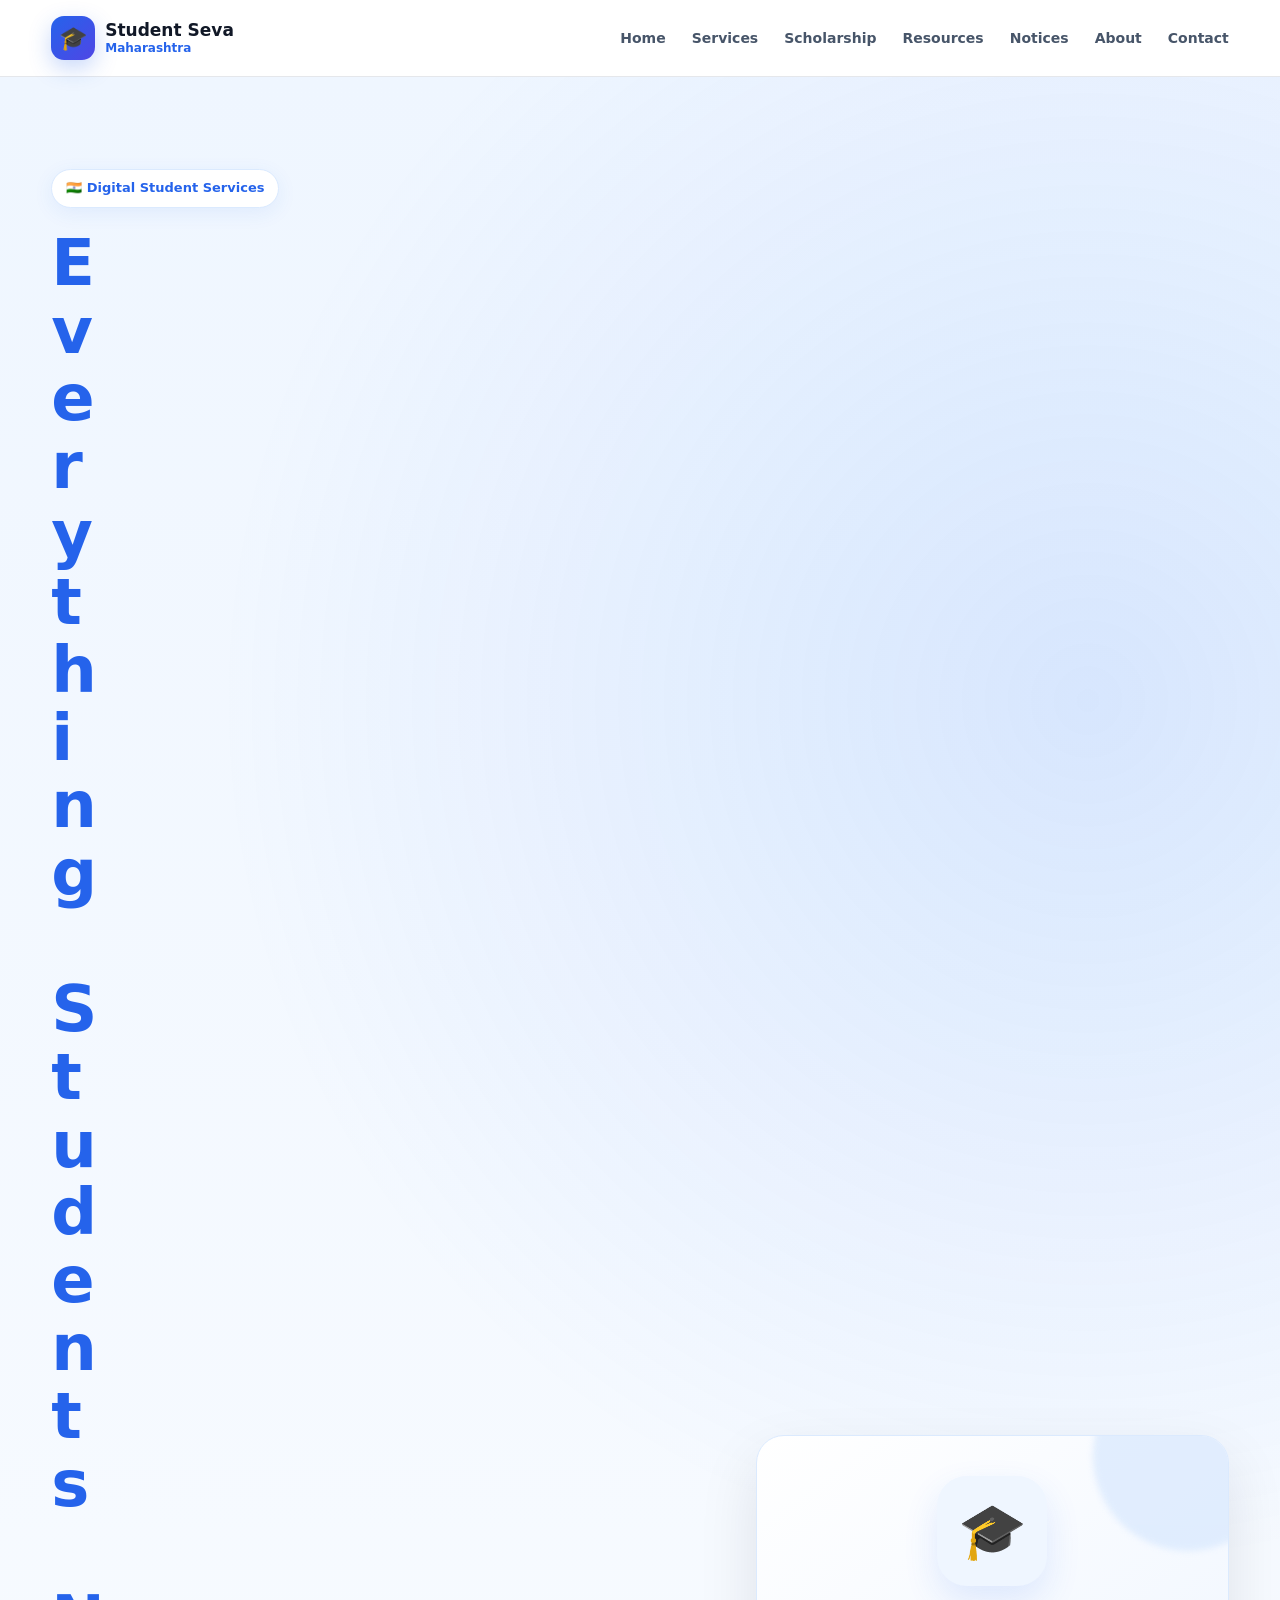
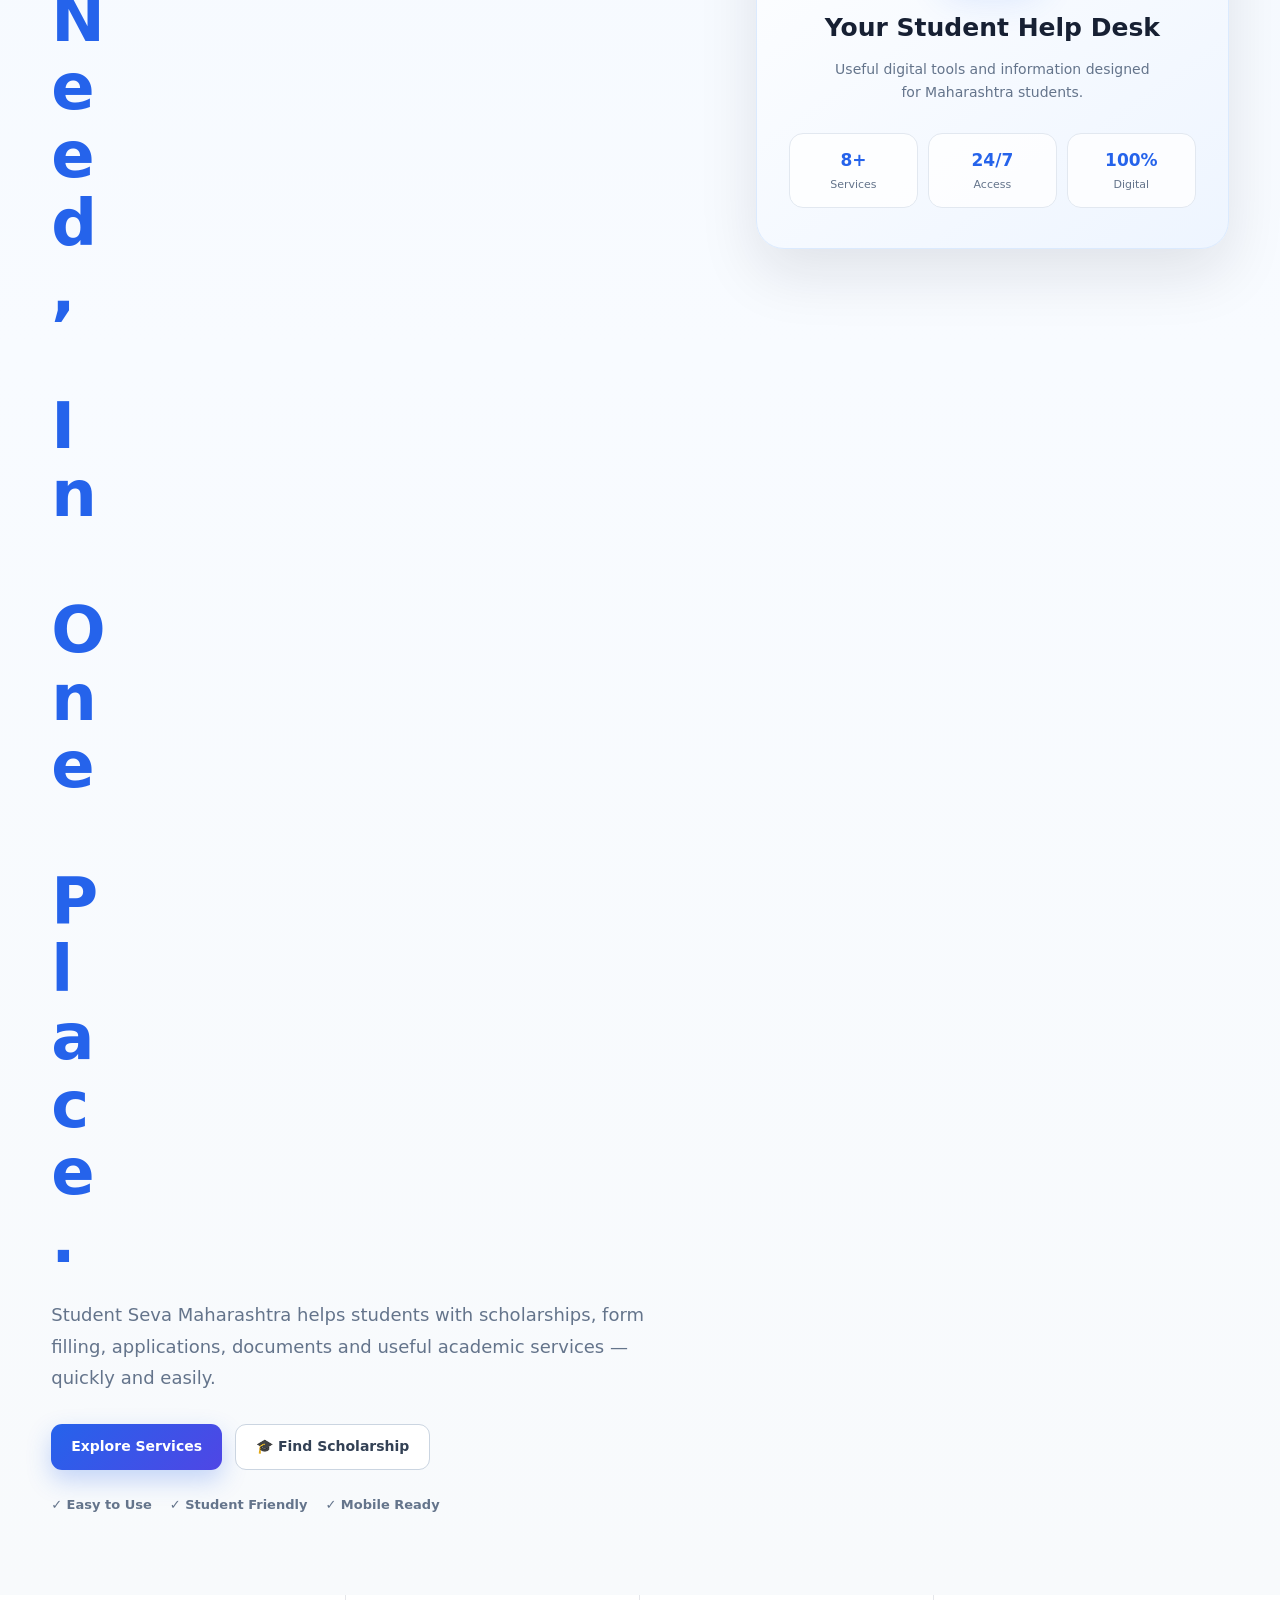
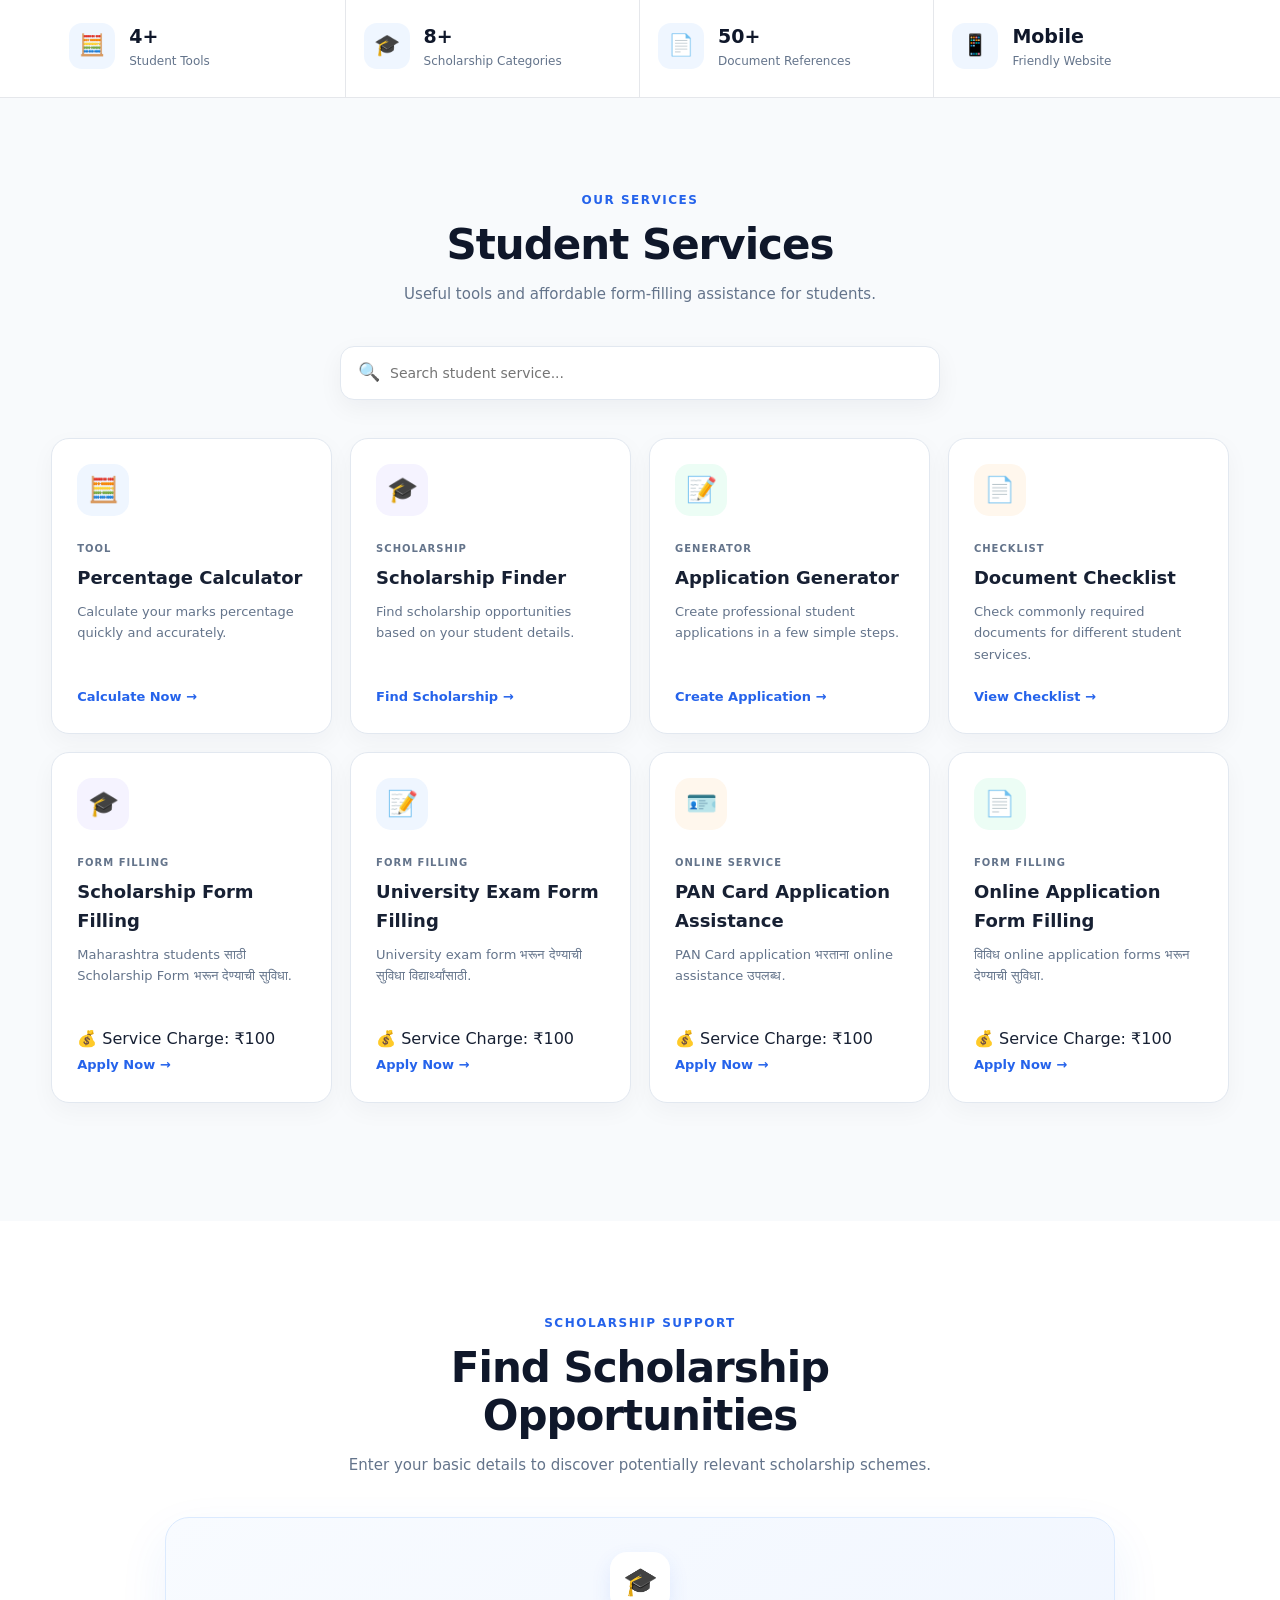
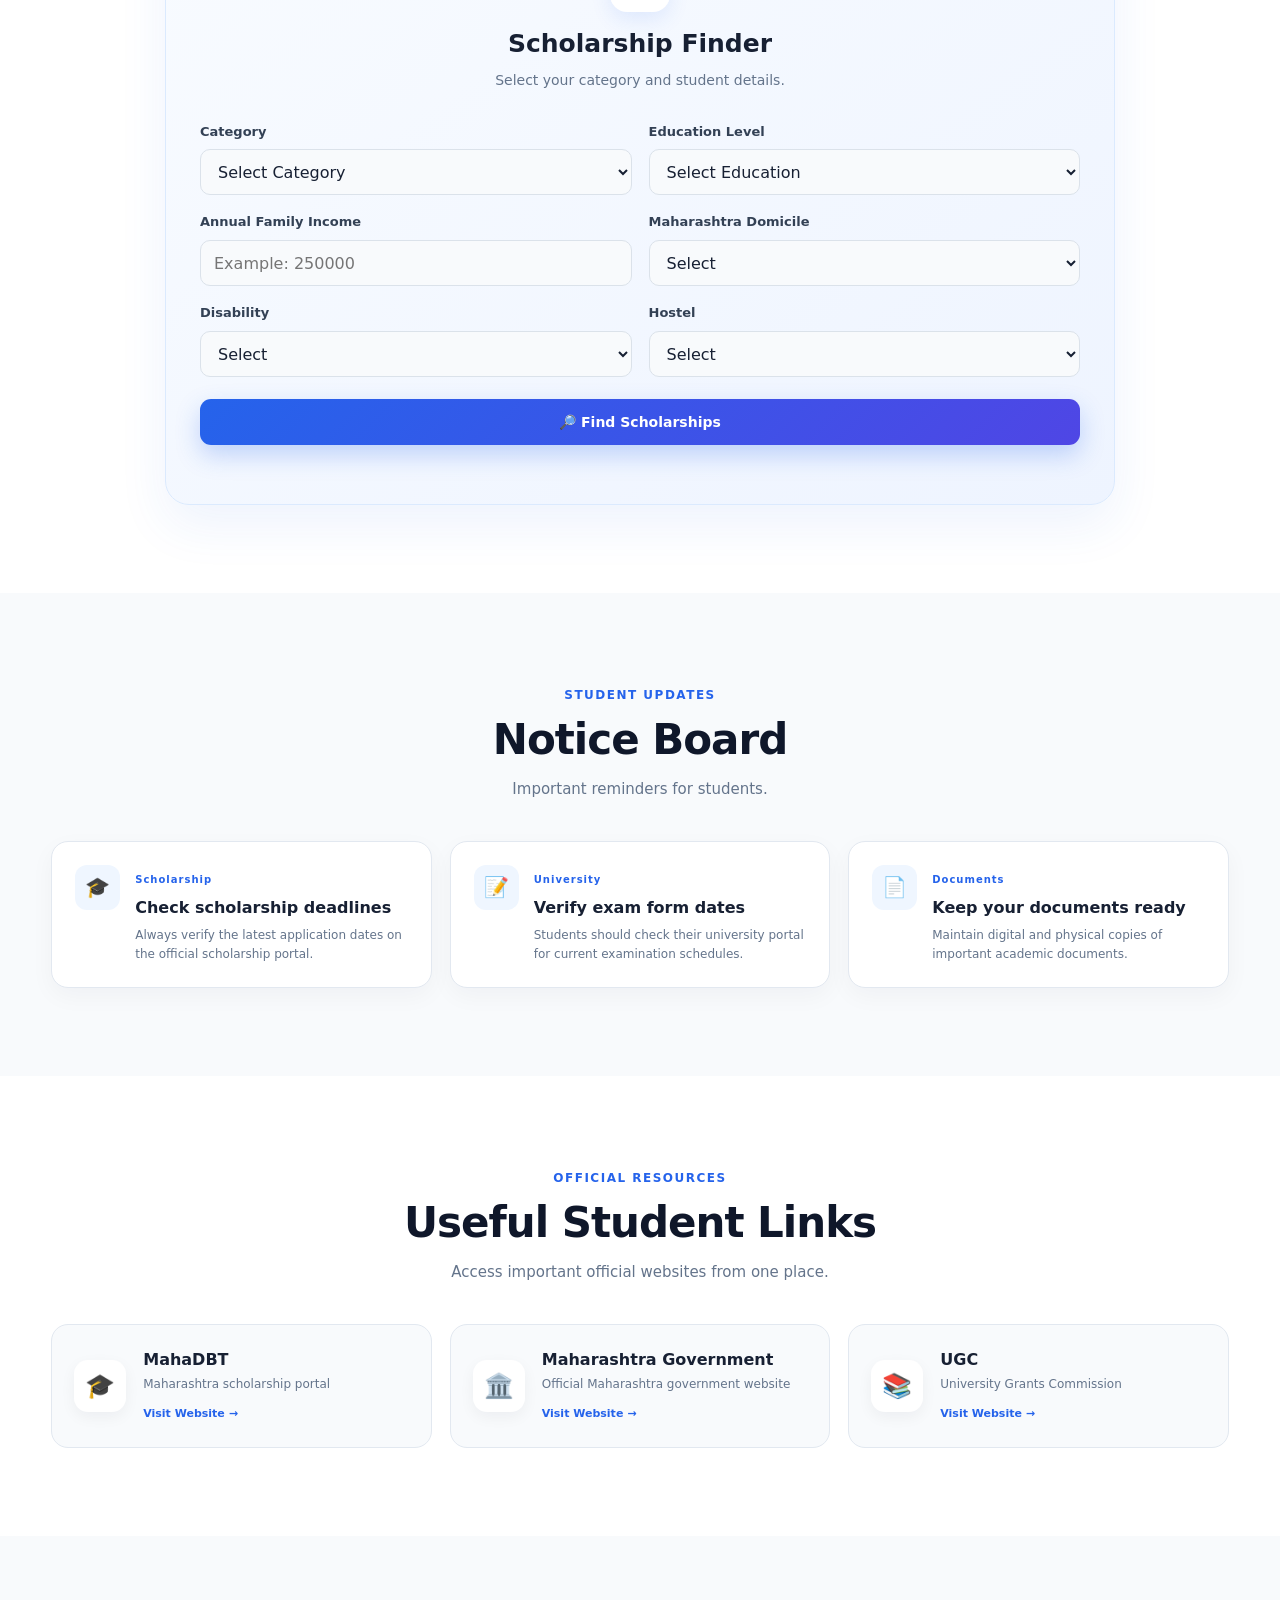
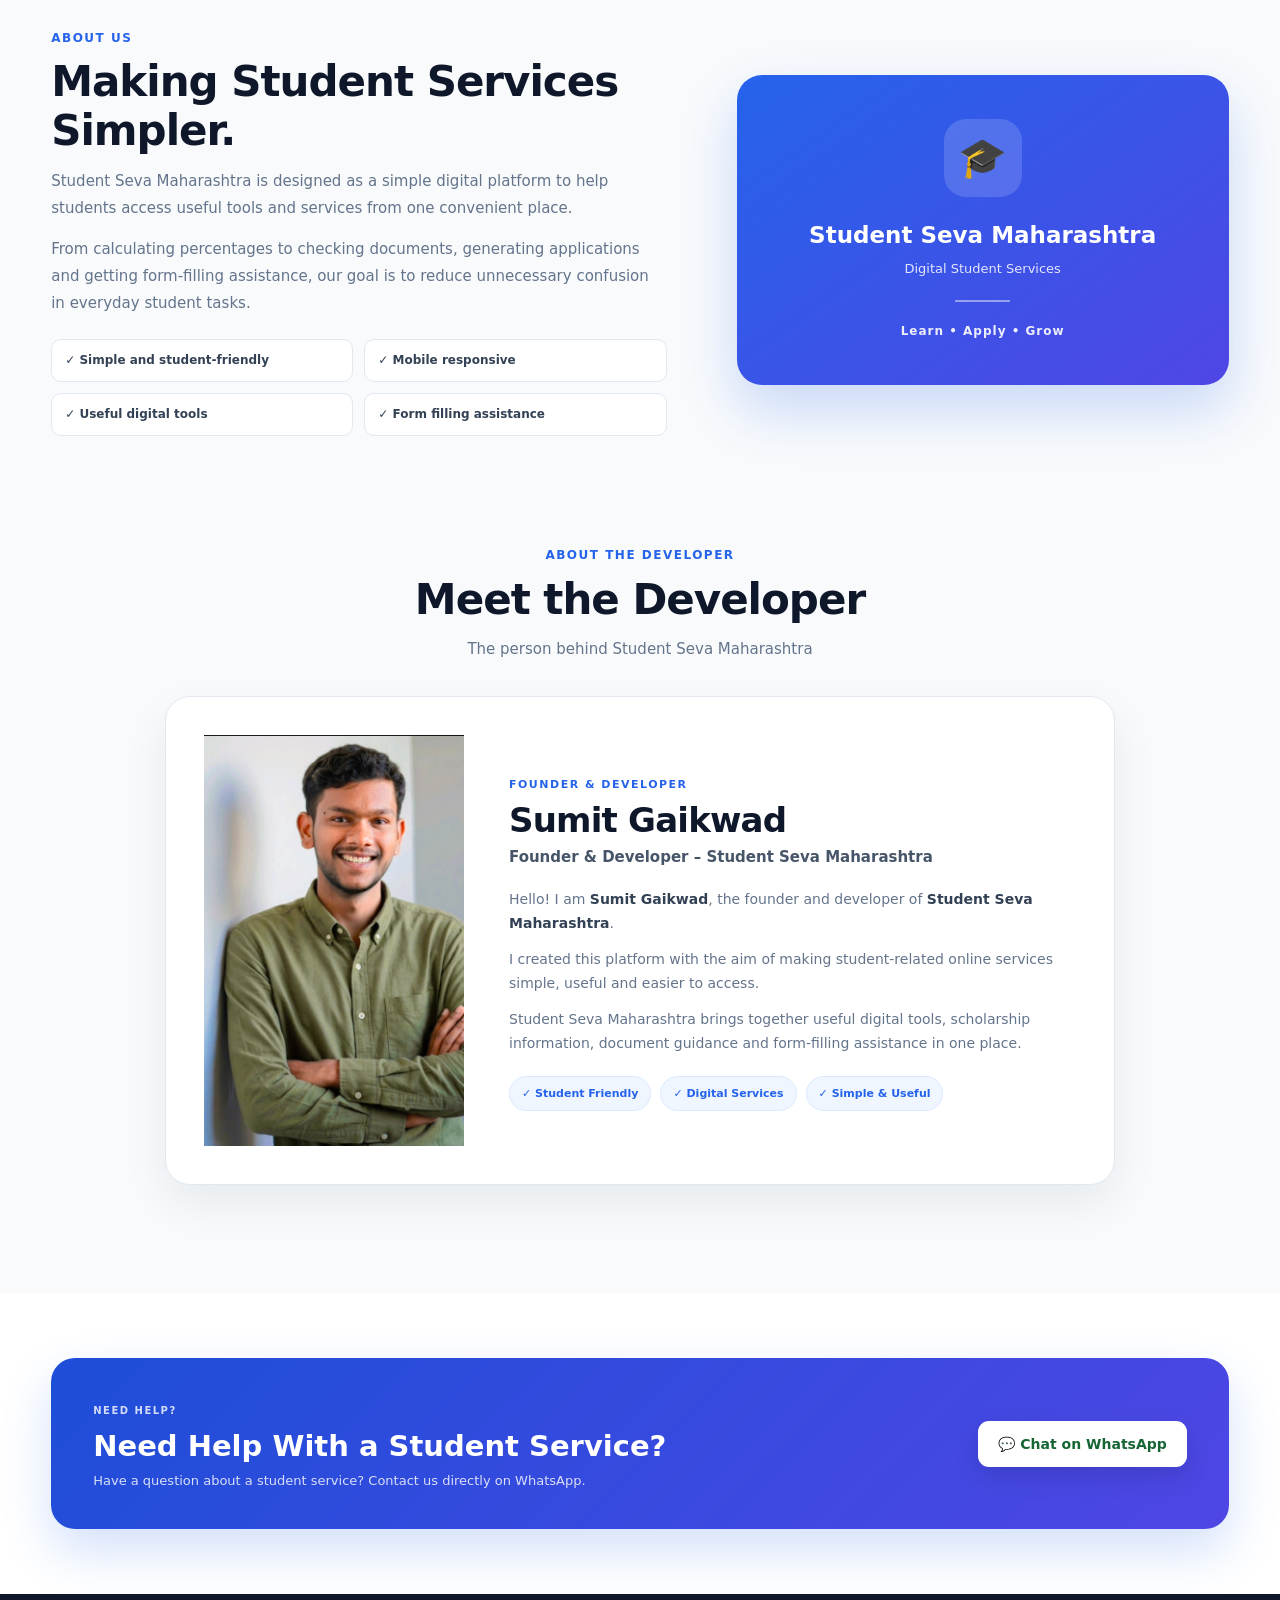
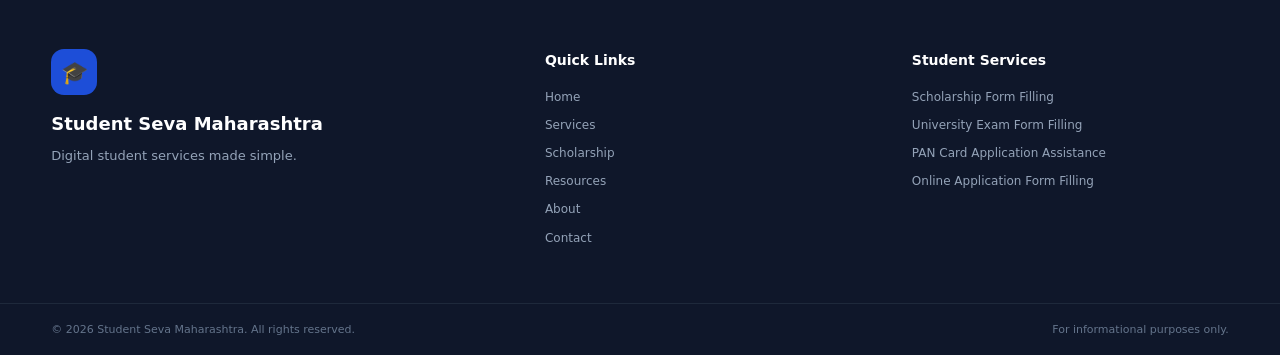
==== commit 914b594e: "Replace animated title with letter animation" ====
--- a/index.html
+++ b/index.html
@@ -160,38 +160,18 @@
       </div>
 
 
-      <h1 class="animated-title">
-  <span class="word">
-    <span>E</span><span>v</span><span>e</span><span>r</span><span>y</span><span>t</span><span>h</span><span>i</span><span>n</span><span>g</span>
-  </span>
-
-  <span class="word">
-    <span>S</span><span>t</span><span>u</span><span>d</span><span>e</span><span>n</span><span>t</span><span>s</span>
-  </span>
-
-  <span class="word">
-    <span>N</span><span>e</span><span>e</span><span>d</span>
-  </span>
-
-  <span class="word">,</span>
-
-  <span class="word">
-    <span class="highlight-word">
-      <span>I</span><span>n</span>
-    </span>
-  </span>
-
-  <span class="word">
-    <span class="highlight-word">
-      <span>O</span><span>n</span><span>e</span>
-    </span>
-  </span>
-
-  <span class="word">
-    <span class="highlight-word">
-      <span>P</span><span>l</span><span>a</span><span>c</span><span>e</span><span>.</span>
-    </span>
-  </span>
+      <h1 class="letter-animation">
+  <span>E</span><span>v</span><span>e</span><span>r</span><span>y</span><span>t</span><span>h</span><span>i</span><span>n</span><span>g</span>
+  <span>&nbsp;</span>
+  <span>S</span><span>t</span><span>u</span><span>d</span><span>e</span><span>n</span><span>t</span><span>s</span>
+  <span>&nbsp;</span>
+  <span>N</span><span>e</span><span>e</span><span>d</span><span>,</span>
+  <span>&nbsp;</span>
+  <span class="highlight">I</span><span class="highlight">n</span>
+  <span>&nbsp;</span>
+  <span class="highlight">O</span><span class="highlight">n</span><span class="highlight">e</span>
+  <span>&nbsp;</span>
+  <span class="highlight">P</span><span class="highlight">l</span><span class="highlight">a</span><span class="highlight">c</span><span class="highlight">e</span><span class="highlight">.</span>
 </h1>
 
 
--- a/style.css
+++ b/style.css
@@ -3107,3 +3107,82 @@
   display: block;
   border-radius: inherit;
 }
+/* =========================================
+   ANIMATED HERO TITLE
+========================================= */
+
+.animated-title .word {
+  display: inline-block;
+  white-space: nowrap;
+}
+
+.animated-title .word > span {
+  display: inline-block;
+  animation: letterFloat 2.5s ease-in-out infinite;
+}
+
+/* Different timing for each letter */
+
+.animated-title .word > span:nth-child(1) {
+  animation-delay: 0s;
+}
+
+.animated-title .word > span:nth-child(2) {
+  animation-delay: 0.08s;
+}
+
+.animated-title .word > span:nth-child(3) {
+  animation-delay: 0.16s;
+}
+
+.animated-title .word > span:nth-child(4) {
+  animation-delay: 0.24s;
+}
+
+.animated-title .word > span:nth-child(5) {
+  animation-delay: 0.32s;
+}
+
+.animated-title .word > span:nth-child(6) {
+  animation-delay: 0.40s;
+}
+
+.animated-title .word > span:nth-child(7) {
+  animation-delay: 0.48s;
+}
+
+.animated-title .word > span:nth-child(8) {
+  animation-delay: 0.56s;
+}
+
+.animated-title .word > span:nth-child(9) {
+  animation-delay: 0.64s;
+}
+
+.animated-title .word > span:nth-child(10) {
+  animation-delay: 0.72s;
+}
+
+@keyframes letterFloat {
+
+  0% {
+    transform: translateY(0);
+  }
+
+  25% {
+    transform: translateY(-7px);
+  }
+
+  50% {
+    transform: translateY(0);
+  }
+
+  75% {
+    transform: translateY(5px);
+  }
+
+  100% {
+    transform: translateY(0);
+  }
+
+}
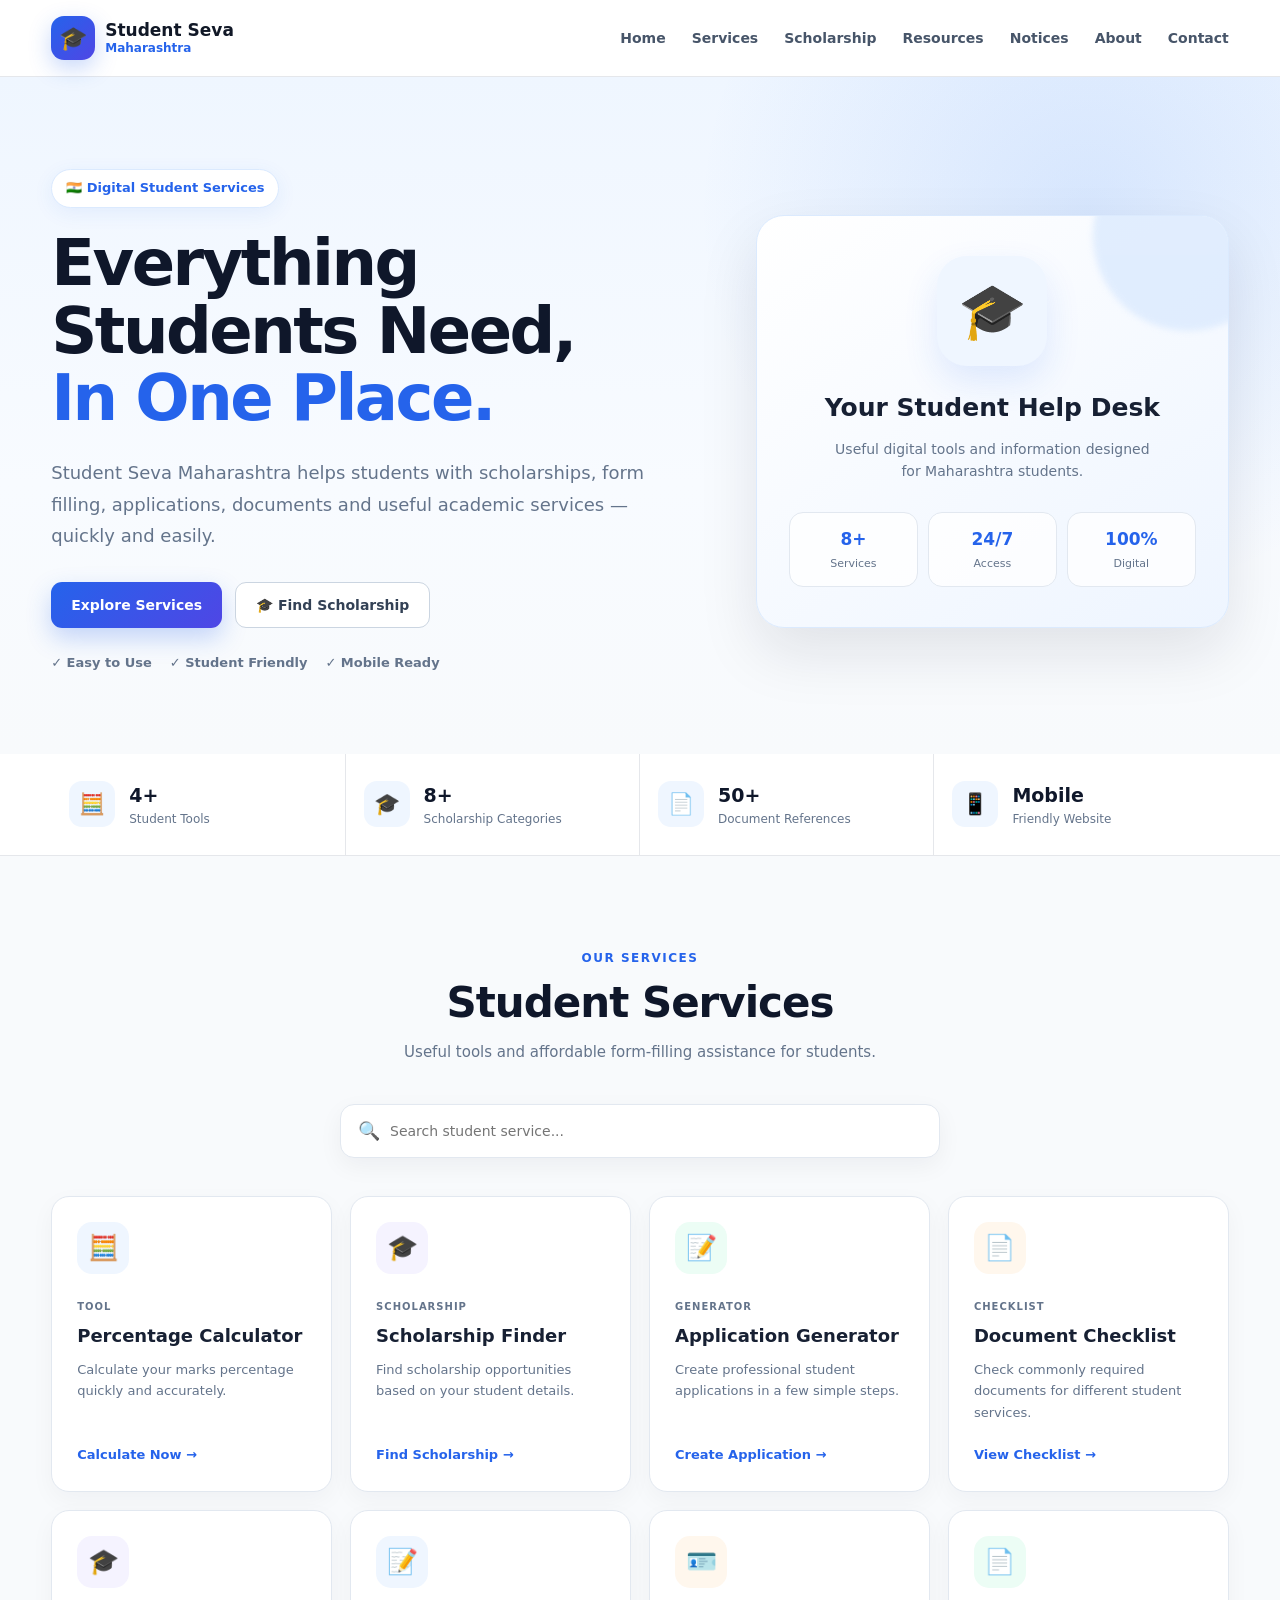
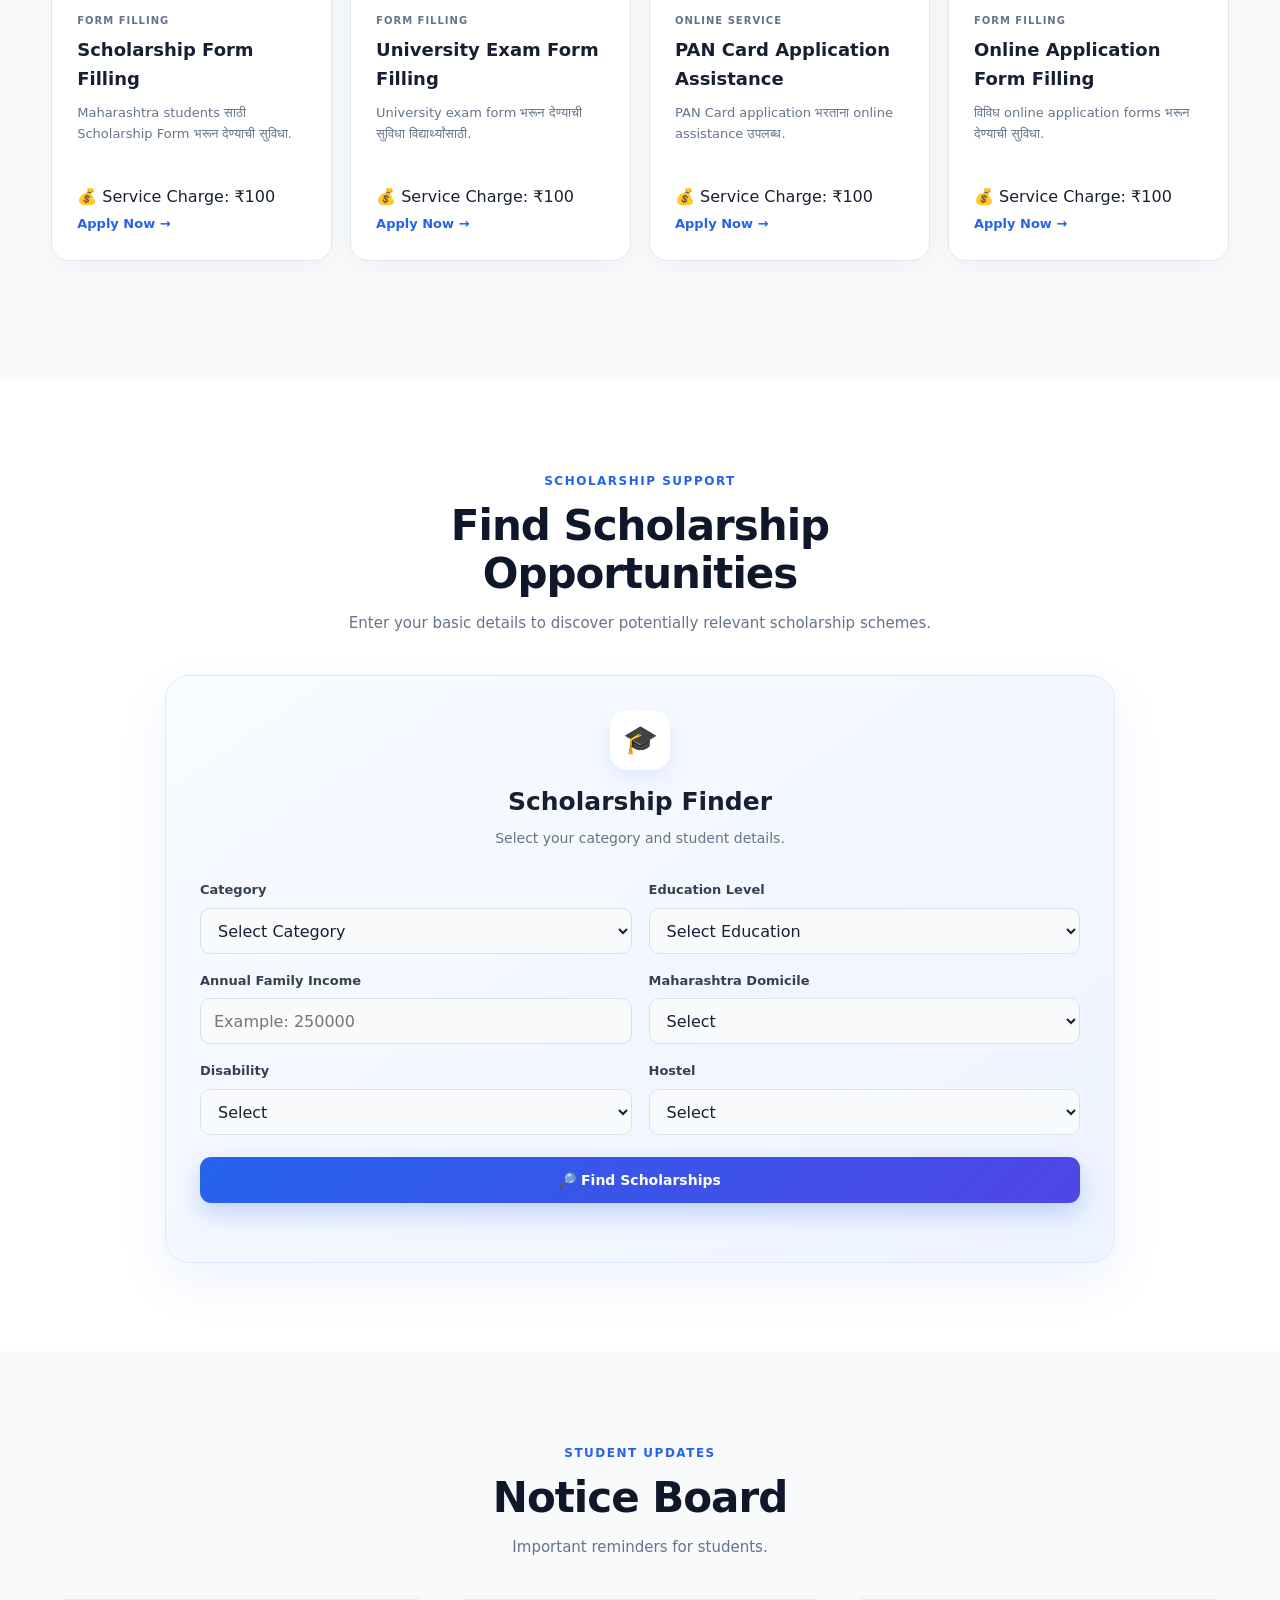
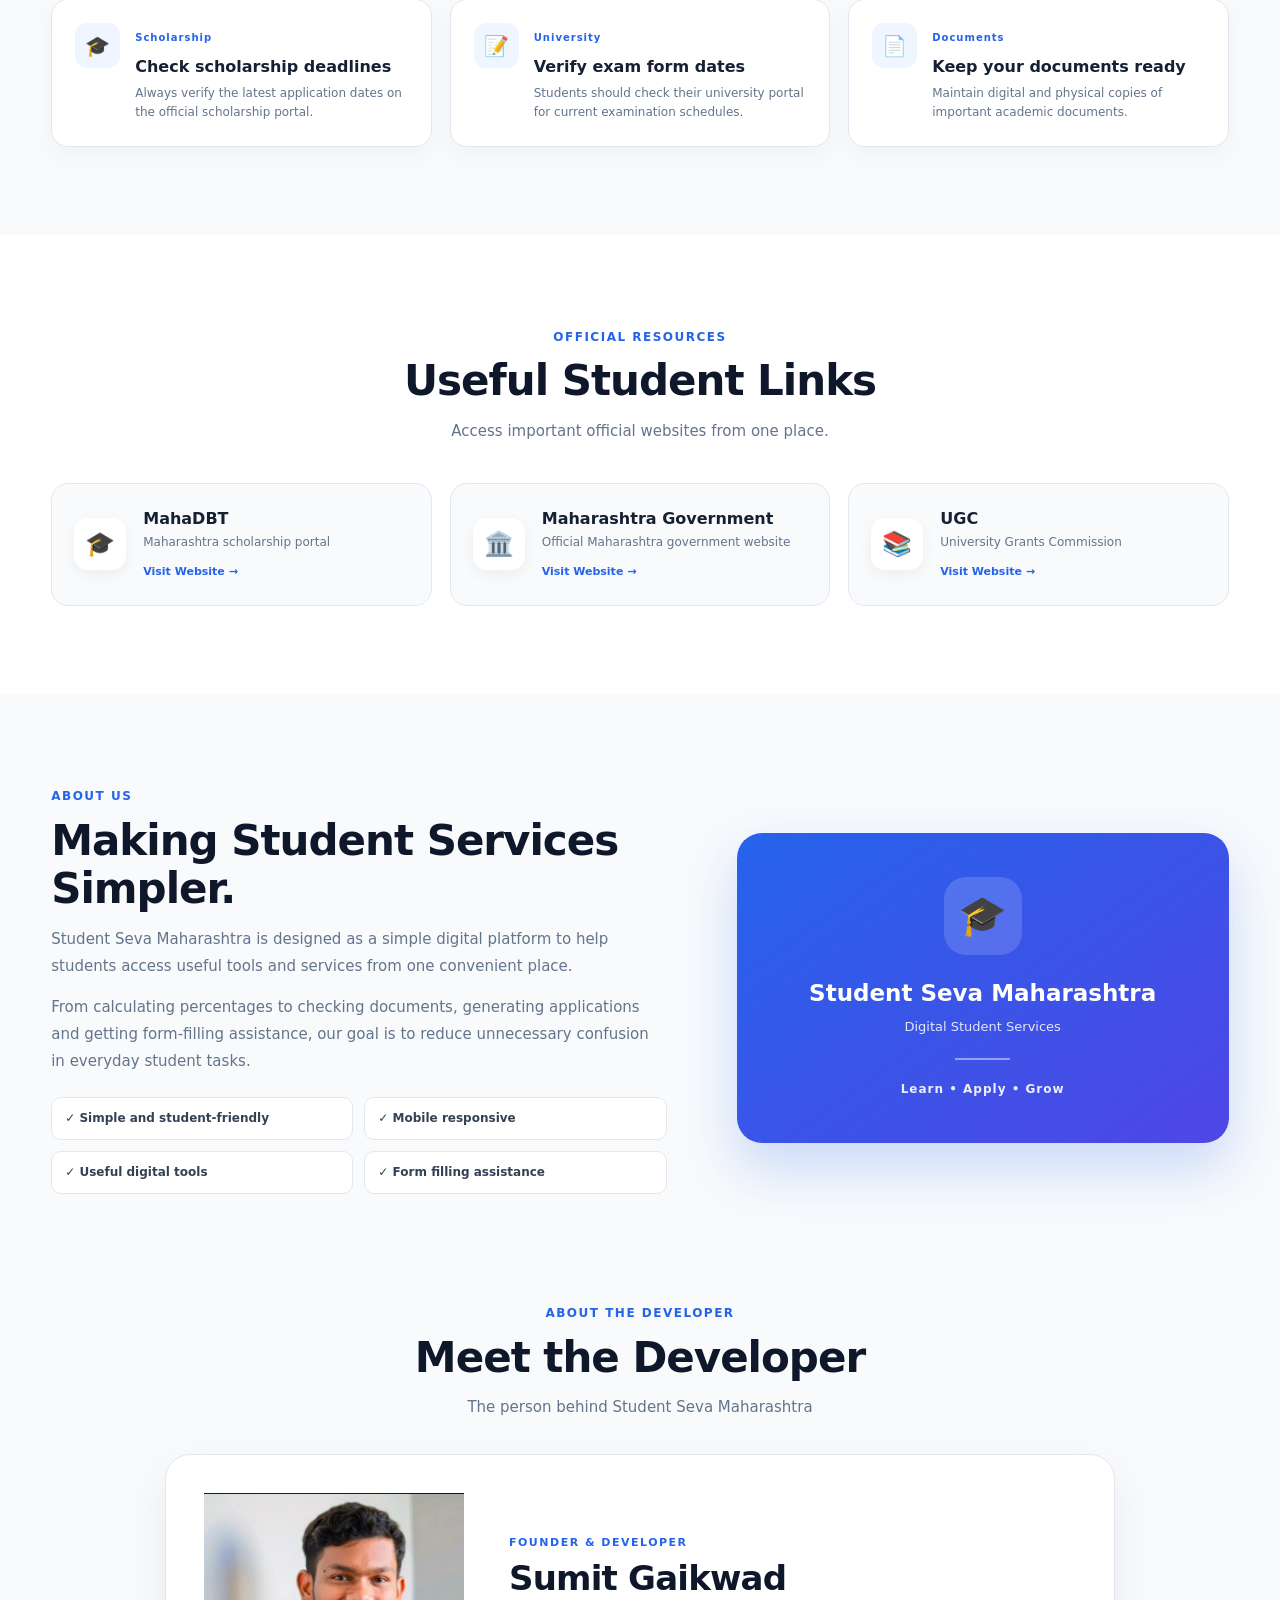
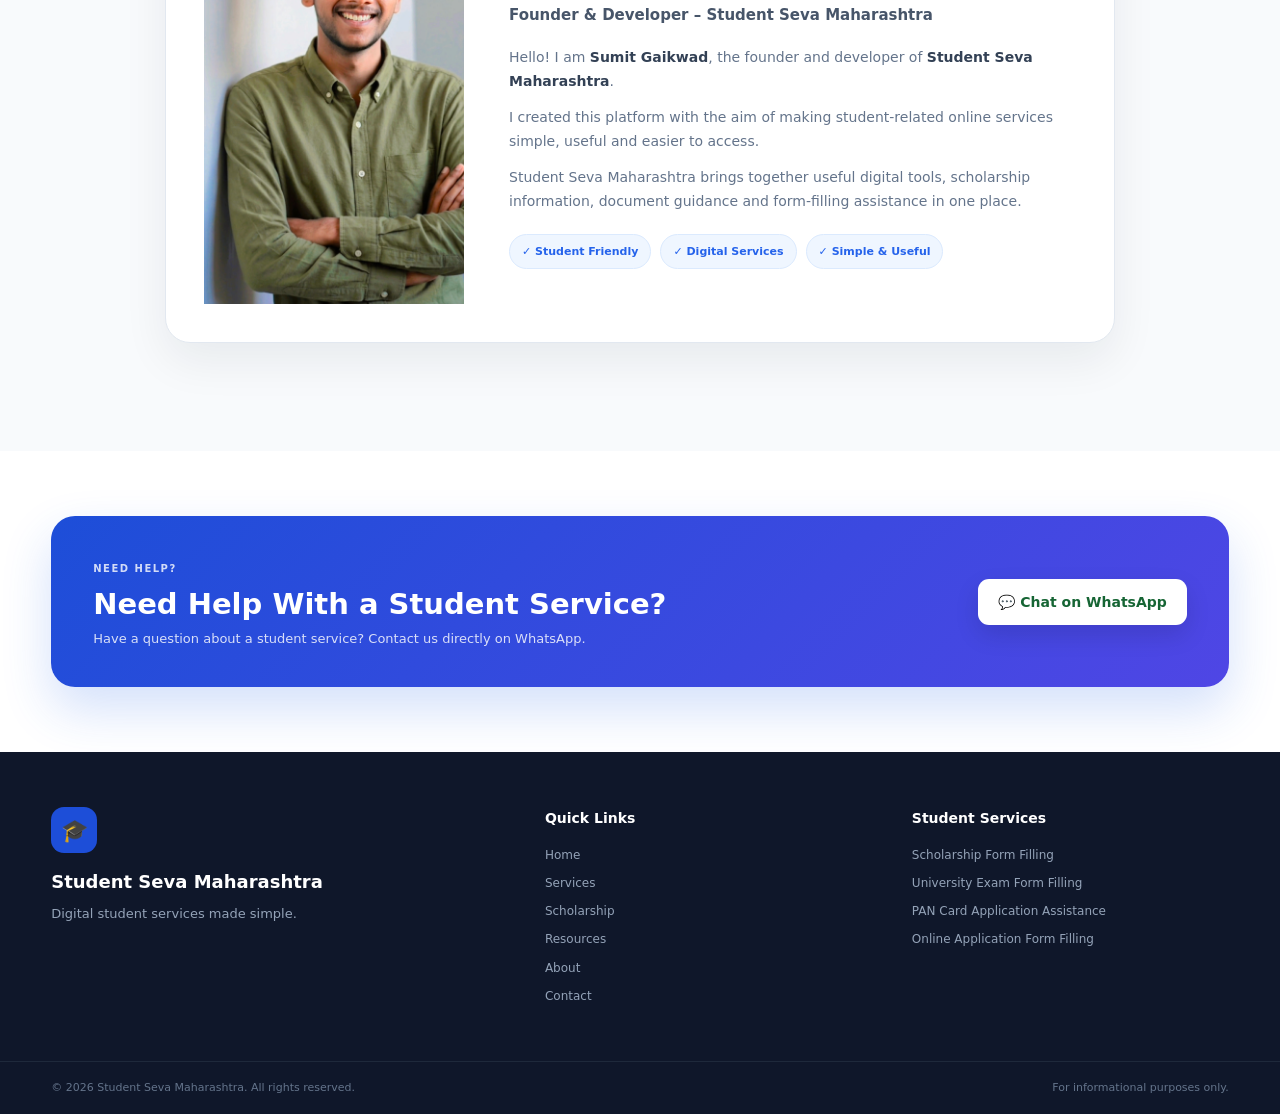
==== commit d0ca9694: "Revise header text and format developer photo section Updated the header to simplify the text and en" ====
--- a/index.html
+++ b/index.html
@@ -160,19 +160,10 @@
       </div>
 
 
-      <h1 class="letter-animation">
-  <span>E</span><span>v</span><span>e</span><span>r</span><span>y</span><span>t</span><span>h</span><span>i</span><span>n</span><span>g</span>
-  <span>&nbsp;</span>
-  <span>S</span><span>t</span><span>u</span><span>d</span><span>e</span><span>n</span><span>t</span><span>s</span>
-  <span>&nbsp;</span>
-  <span>N</span><span>e</span><span>e</span><span>d</span><span>,</span>
-  <span>&nbsp;</span>
-  <span class="highlight">I</span><span class="highlight">n</span>
-  <span>&nbsp;</span>
-  <span class="highlight">O</span><span class="highlight">n</span><span class="highlight">e</span>
-  <span>&nbsp;</span>
-  <span class="highlight">P</span><span class="highlight">l</span><span class="highlight">a</span><span class="highlight">c</span><span class="highlight">e</span><span class="highlight">.</span>
-</h1>
+      <h1>
+        Everything Students Need,
+        <span>In One Place.</span>
+      </h1>
 
 
       <p>
@@ -1310,10 +1301,12 @@
       <!-- Developer Photo -->
 
       <div class="developer-photo">
-  <img
-    src="sumit-gaikwad.jpg"
-    alt="Sumit Gaikwad - Founder & Developer"
-  >
+
+        <img
+          src="sumit-gaikwad.jpg"
+          alt="Sumit Gaikwad - Founder & Developer"
+        >
+
       </div>
 
 
--- a/style.css
+++ b/style.css
@@ -3186,3 +3186,79 @@
   }
 
 }
+
+/* =========================================================
+   LETTER BY LETTER FLOATING ANIMATION
+========================================================= */
+
+.hero h1.letter-animation span {
+  display: inline-block !important;
+  animation: letterFloat 2s ease-in-out infinite;
+}
+
+/* प्रत्येक अक्षराची वेगळी timing */
+
+.hero h1.letter-animation span:nth-child(1)  { animation-delay: 0s; }
+.hero h1.letter-animation span:nth-child(2)  { animation-delay: 0.05s; }
+.hero h1.letter-animation span:nth-child(3)  { animation-delay: 0.10s; }
+.hero h1.letter-animation span:nth-child(4)  { animation-delay: 0.15s; }
+.hero h1.letter-animation span:nth-child(5)  { animation-delay: 0.20s; }
+.hero h1.letter-animation span:nth-child(6)  { animation-delay: 0.25s; }
+.hero h1.letter-animation span:nth-child(7)  { animation-delay: 0.30s; }
+.hero h1.letter-animation span:nth-child(8)  { animation-delay: 0.35s; }
+.hero h1.letter-animation span:nth-child(9)  { animation-delay: 0.40s; }
+.hero h1.letter-animation span:nth-child(10) { animation-delay: 0.45s; }
+
+.hero h1.letter-animation span:nth-child(12) { animation-delay: 0.50s; }
+.hero h1.letter-animation span:nth-child(13) { animation-delay: 0.55s; }
+.hero h1.letter-animation span:nth-child(14) { animation-delay: 0.60s; }
+.hero h1.letter-animation span:nth-child(15) { animation-delay: 0.65s; }
+.hero h1.letter-animation span:nth-child(16) { animation-delay: 0.70s; }
+.hero h1.letter-animation span:nth-child(17) { animation-delay: 0.75s; }
+.hero h1.letter-animation span:nth-child(18) { animation-delay: 0.80s; }
+
+.hero h1.letter-animation span:nth-child(20) { animation-delay: 0.85s; }
+.hero h1.letter-animation span:nth-child(21) { animation-delay: 0.90s; }
+.hero h1.letter-animation span:nth-child(22) { animation-delay: 0.95s; }
+.hero h1.letter-animation span:nth-child(23) { animation-delay: 1s; }
+.hero h1.letter-animation span:nth-child(24) { animation-delay: 1.05s; }
+
+.hero h1.letter-animation span:nth-child(26) { animation-delay: 1.10s; }
+.hero h1.letter-animation span:nth-child(27) { animation-delay: 1.15s; }
+
+.hero h1.letter-animation span:nth-child(29) { animation-delay: 1.20s; }
+.hero h1.letter-animation span:nth-child(30) { animation-delay: 1.25s; }
+.hero h1.letter-animation span:nth-child(31) { animation-delay: 1.30s; }
+
+.hero h1.letter-animation span:nth-child(33) { animation-delay: 1.35s; }
+.hero h1.letter-animation span:nth-child(34) { animation-delay: 1.40s; }
+.hero h1.letter-animation span:nth-child(35) { animation-delay: 1.45s; }
+.hero h1.letter-animation span:nth-child(36) { animation-delay: 1.50s; }
+.hero h1.letter-animation span:nth-child(37) { animation-delay: 1.55s; }
+.hero h1.letter-animation span:nth-child(38) { animation-delay: 1.60s; }
+
+
+@keyframes letterFloat {
+
+  0% {
+    transform: translateY(0);
+  }
+
+  25% {
+    transform: translateY(-8px);
+  }
+
+  50% {
+    transform: translateY(0);
+  }
+
+  75% {
+    transform: translateY(5px);
+  }
+
+  100% {
+    transform: translateY(0);
+  }
+
+}
+
